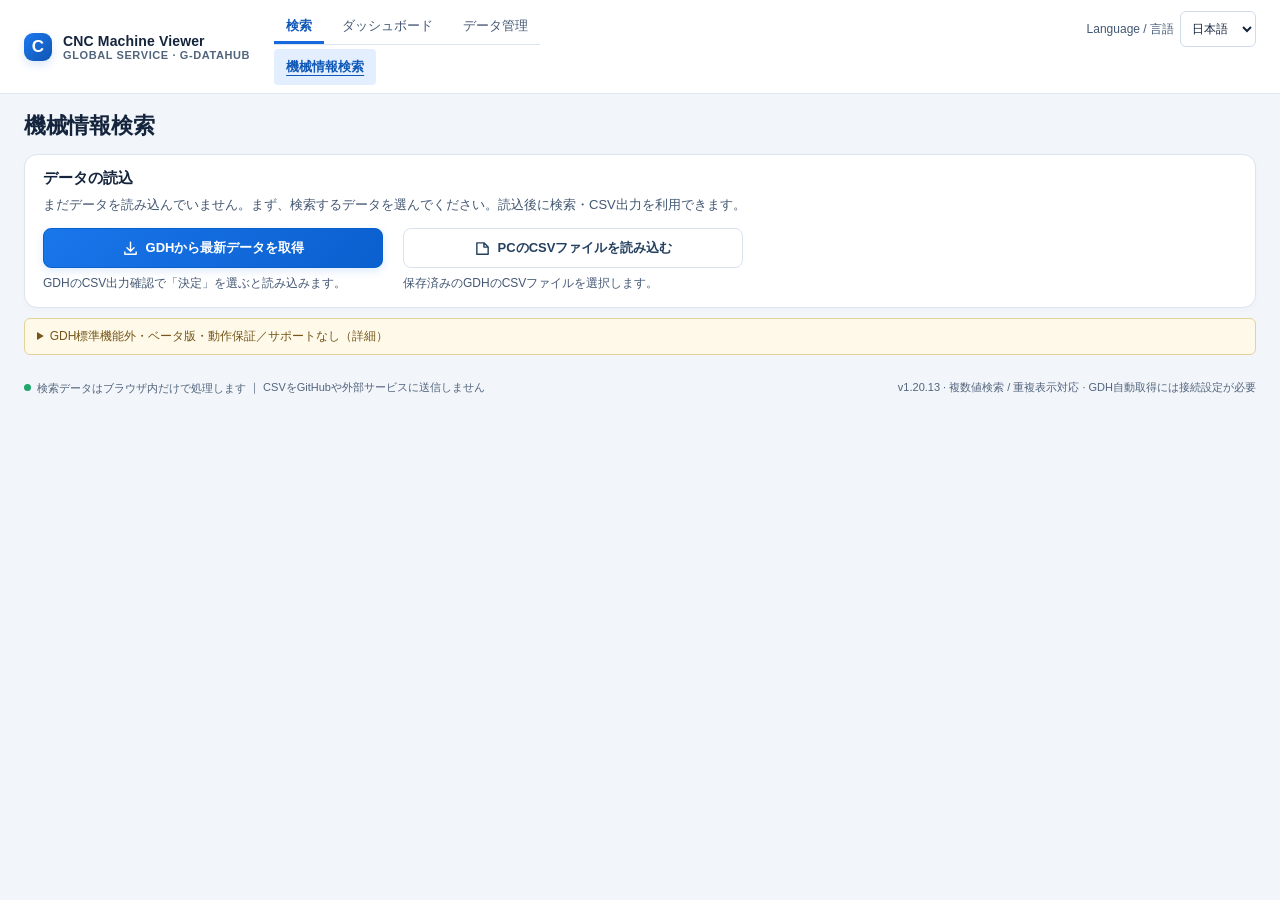
==== index.html @ fc596689 "Prepare v1.20.13 and verify manual and input-change interruption" ====
<!doctype html>
<html lang="ja">
<head>
<meta charset="UTF-8">
<meta name="viewport" content="width=device-width, initial-scale=1">
<title>機械情報検索 | G-DataHub</title>
<style>
:root{color-scheme:light;--ink:#14243c;--muted:#67768c;--blue:#1768dc;--blue2:#0e4da9;--line:#dce5ef;--surface:#fff;--soft:#f4f7fb;--green:#16865e;--radius:13px}
*{box-sizing:border-box}body{margin:0;background:#f2f5fa;color:var(--ink);font-family:"Meiryo","Yu Gothic",-apple-system,BlinkMacSystemFont,"Segoe UI",sans-serif;font-size:13px}
button,input,select{font:inherit}button{cursor:pointer}button:disabled{opacity:.48;cursor:not-allowed}button:focus-visible,input:focus-visible,select:focus-visible{outline:3px solid #9ec6ff;outline-offset:2px}
.app{min-height:100vh}.topbar{height:64px;background:#fff;box-shadow:0 1px 0 #dfe8f2;display:flex;align-items:center;justify-content:space-between;padding:0 30px;gap:18px}
.brand{display:flex;gap:11px;align-items:center;font-size:18px;font-weight:790;white-space:nowrap;letter-spacing:.15px}.brandmark{width:34px;height:34px;background:linear-gradient(135deg,#1d79f0,#1055b1);color:#fff;display:grid;place-items:center;border-radius:9px;font-size:17px;box-shadow:0 4px 10px #1e6cdb28}.brand-sub{font-size:11px;color:#8693a6;font-weight:600;letter-spacing:.6px}.nav{display:flex;align-items:center;gap:26px;margin-left:34px;color:#76859b}.nav-active{padding:22px 0 19px;border-bottom:3px solid var(--blue);color:var(--blue);font-weight:700}.top-right{margin-left:auto;display:flex;align-items:center;gap:9px;white-space:nowrap;font-size:12px;color:var(--muted)}.pill{padding:7px 11px;background:#f1f5fa;border:1px solid var(--line);border-radius:30px}
main{max-width:1680px;margin:0 auto;padding:27px 30px 42px}.intro{display:flex;justify-content:space-between;align-items:center;gap:16px;margin-bottom:23px}.eyebrow{font-size:11px;color:#1768dc;font-weight:780;letter-spacing:1.3px;margin-bottom:7px}.intro h1{font-size:26px;line-height:1.4;margin:0;font-weight:790;letter-spacing:-.3px}.intro p{margin:6px 0 0;color:var(--muted);font-size:13px}.actions{display:flex;gap:10px;align-items:center;flex-wrap:wrap}.btn{border:1px solid #d8e3f0;background:#fff;border-radius:8px;color:#24405f;padding:11px 15px;font-weight:700;display:inline-flex;gap:7px;align-items:center;justify-content:center;white-space:nowrap;transition:background .15s}.btn:hover:not(:disabled){background:#f0f6ff}.btn.primary{color:#fff;background:linear-gradient(135deg,#1976eb,#0b5fce);border-color:#0861cc;box-shadow:0 3px 9px #1b71df25}.btn.primary:hover:not(:disabled){background:#0856bc}.btn.ghost{background:transparent}.btn.sm{padding:7px 11px}.btn svg{width:17px;height:17px;fill:none;stroke:currentColor;stroke-width:2;stroke-linecap:round;stroke-linejoin:round}
.metrics{display:grid;grid-template-columns:1.05fr 1fr 1fr 1.8fr;gap:13px;margin-bottom:17px}.metric{background:var(--surface);border:1px solid var(--line);border-radius:var(--radius);padding:15px 18px;box-shadow:0 2px 7px #293c5405;min-width:0}.metric-label{font-size:11px;font-weight:700;color:var(--muted);margin-bottom:9px}.metric-value{font-size:23px;font-weight:770;letter-spacing:.2px}.metric-value span{font-size:12px;color:var(--muted);margin-left:5px;font-weight:500}.metric-file{font-size:12px;font-weight:700;overflow:hidden;white-space:nowrap;text-overflow:ellipsis;margin:1px 0 6px}.metric-sub{color:#7c899e;font-size:11px;white-space:nowrap;overflow:hidden;text-overflow:ellipsis}
.panel{background:#fff;border:1px solid var(--line);border-radius:var(--radius);box-shadow:0 2px 7px #293c5405}.searchpanel{padding:21px 22px 18px;margin-bottom:15px}.section-label{color:#24354f;font-size:12px;font-weight:740;margin-bottom:9px}.searchrow{display:grid;grid-template-columns:minmax(240px,2.4fr) minmax(140px,.9fr) minmax(150px,.95fr) minmax(130px,.85fr) auto;gap:13px;align-items:end}.field{min-width:0}.searchinput{height:43px;position:relative}.searchinput svg{width:18px;height:18px;position:absolute;left:14px;top:13px;fill:none;stroke:#7187a3;stroke-width:2;stroke-linecap:round;stroke-linejoin:round}.searchinput input{width:100%;height:100%;padding:10px 15px 10px 42px;border:1px solid #cfdaea;background:#fcfdff;border-radius:8px;font-size:14px;color:#14243c;outline-color:#1768dc}.searchrow select{width:100%;height:43px;border:1px solid #cfdaea;border-radius:8px;padding:0 11px;background:#fcfdff;color:#24354f}.mode{display:flex;height:43px;align-items:center;gap:7px;border:1px solid #d5e0ed;border-radius:8px;padding:4px;background:#f8fafd}.mode label{display:flex;justify-content:center;align-items:center;flex:1;gap:5px;height:34px;white-space:nowrap;border-radius:5px;color:#59677e;cursor:pointer}.mode label:has(input:checked){color:#0c57c0;font-weight:760;background:#e8f1ff}.mode input{accent-color:#1972e3}.searchBtns{display:flex;gap:8px}.searchBtns .btn{height:43px}.hintrow{display:flex;justify-content:space-between;gap:10px;align-items:center;flex-wrap:wrap;margin-top:15px}.muted{color:var(--muted)}.scope-tags{display:flex;flex-wrap:wrap;gap:6px}.chip{border:1px solid #d9e5f3;background:#f7faff;border-radius:30px;font-size:11px;padding:5px 10px;color:#476484;cursor:pointer}.chip:hover{background:#eaf2fe}
.statusline{display:none;padding:11px 14px;margin-bottom:15px;border-radius:9px;border:1px solid #c8dffb;background:#eff6ff;color:#23598d;line-height:1.6}.statusline.show{display:block}.statusline.err{border-color:#f0c5c5;background:#fff5f4;color:#aa3333}.statusline.ok{border-color:#c0e4d3;background:#f1faf5;color:#16714f}.spinner{display:inline-block;vertical-align:middle;width:13px;height:13px;border:2px solid #b2cee9;border-top-color:#1263cd;border-radius:50%;animation:spin .7s linear infinite;margin-right:7px}@keyframes spin{to{transform:rotate(360deg)}}
.resultshead{display:flex;justify-content:space-between;align-items:center;padding:16px 19px;gap:14px;border-bottom:1px solid var(--line)}.resultshead h2{font-size:16px;font-weight:780;margin:0;display:flex;align-items:center;gap:9px}.count{color:#0f68e0;font-size:20px}.results-tools{display:flex;gap:8px;align-items:center;flex-wrap:wrap}.results-tools select{height:33px;border-radius:7px;border:1px solid #d6dfeb;color:#4d5f78;background:white;padding:0 9px;font-size:12px}.results-tools label{color:var(--muted);font-size:12px}
.content{display:grid;grid-template-columns:minmax(0,1fr) 345px;gap:14px;align-items:start}.tablewrap{overflow:auto;min-height:365px;max-height:590px}.data-table{width:100%;min-width:960px;border-collapse:collapse;font-size:12px;table-layout:fixed}.data-table th{background:#f3f7fc;position:sticky;top:0;z-index:1;text-align:left;color:#536781;font-weight:760;padding:12px 11px;border-bottom:1px solid #dce6f1;white-space:nowrap}.data-table td{padding:12px 11px;border-bottom:1px solid #edf1f5;overflow:hidden;text-overflow:ellipsis;white-space:nowrap}.data-table tbody tr{cursor:pointer}.data-table tbody tr:hover{background:#f3f8ff}.data-table tbody tr.selected{background:#eaf3ff}.data-table th:nth-child(1){width:64px}.data-table th:nth-child(2){width:135px}.data-table th:nth-child(3){width:136px}.data-table th:nth-child(4){width:132px}.data-table th:nth-child(5){width:156px}.data-table th:nth-child(6){width:177px}.data-table th:nth-child(7){width:94px}.data-table th:nth-child(8){width:125px}.score{font-size:11px;font-weight:760;border-radius:30px;padding:4px 7px;background:#dcf8e9;color:#07804c;white-space:nowrap}.score.low{background:#edf2f9;color:#5c7090}mark{background:#fff1a1;color:#3d3515;padding:1px 2px;border-radius:3px}.tablebottom{padding:12px 18px;display:flex;justify-content:space-between;align-items:center;gap:8px;color:#78869a;font-size:11px;flex-wrap:wrap;border-top:1px solid var(--line)}.paging{display:flex;gap:6px;align-items:center}.paging button{height:29px;min-width:29px;background:white;border:1px solid #dae4f0;border-radius:6px;color:#496786}.paging button:hover:not(:disabled){background:#eaf2ff}.empty{padding:74px 18px;text-align:center;color:#8191a6}.empty-icon{font-size:37px;line-height:1.4;margin-bottom:10px;opacity:.56}.empty strong{display:block;color:#526781;font-size:14px;margin-bottom:7px}
.detail{overflow:hidden;min-height:470px;position:sticky;top:12px}.detail-head{padding:16px 17px;border-bottom:1px solid var(--line);display:flex;justify-content:space-between;align-items:center;gap:8px}.detail-head h2{font-size:14px;font-weight:790;margin:0}.detail-sub{font-size:10px;color:#7b899b}.detail-body{padding:17px}.detail-placeholder{text-align:center;padding:76px 10px;color:#8795a8;line-height:1.8}.detail-placeholder div{font-size:35px;opacity:.5}.detailtop{padding:10px 13px;border:1px solid #dce7f3;border-radius:9px;background:#f5f9ff;margin-bottom:12px}.detailtop .tag{font-size:11px;background:#e3f6ee;border-radius:20px;color:#14825b;font-weight:700;padding:4px 8px;display:inline-block}.detailtop strong{display:block;font-size:13px;margin:7px 0 4px}.detailtop small{font-size:10px;color:#7e8ea2}.detailrows{max-height:390px;overflow:auto}.detailrow{display:grid;grid-template-columns:126px minmax(0,1fr);gap:12px;align-items:start;border-bottom:1px solid #edf0f5;padding:9px 0;line-height:1.55;overflow-wrap:anywhere}.detailrow dt{color:#63748b;font-size:11px}.detailrow dd{margin:0;font-size:12px;font-weight:600}.footer{margin-top:16px;color:#8794a7;font-size:11px;display:flex;justify-content:space-between;gap:16px}.offline{display:inline-flex;align-items:center;gap:6px}.offline:before{content:"";width:7px;height:7px;border-radius:50%;background:#21a66b}.sr-only{position:absolute;left:-9999px;width:1px;height:1px;overflow:hidden}
@media(max-width:1200px){.content{grid-template-columns:minmax(0,1fr)}.detail{position:static;min-height:200px}.detailrows{max-height:300px}.metrics{grid-template-columns:repeat(2,minmax(0,1fr))}.searchrow{grid-template-columns:2fr 1fr}.searchBtns{justify-content:flex-start}}
.searchpanel code{overflow-wrap:anywhere}
@media(max-width:680px){.top-right{display:none}.resultshead{flex-wrap:wrap}.topbar{height:58px;padding:0 15px}.nav{display:none}main{padding:21px 12px}.intro{flex-direction:column;align-items:start}.intro h1{font-size:23px}.actions{width:100%}.metrics{grid-template-columns:repeat(2,minmax(0,1fr));gap:8px}.metric{padding:13px}.metric-value{font-size:19px}.searchpanel{padding:15px}.searchrow{grid-template-columns:1fr}.searchBtns{width:100%}.searchBtns .btn{flex:1}.footer{flex-direction:column}}
.embedded .topbar{display:none}.embedded main{max-width:none;padding:16px}.embedded .eyebrow{display:none}.embedded .intro h1{font-size:21px}.embedded .intro{margin-bottom:16px}

.facets{margin-top:17px;border-top:1px solid var(--line);padding-top:14px}.facets summary{cursor:pointer;font-weight:700;color:#24405f}.facet-toolbar{display:flex;gap:8px;flex-wrap:wrap;align-items:center;margin:12px 0}.facet-toolbar select{max-width:100%;padding:8px;border:1px solid #cfdaea;border-radius:6px}.facet-grid{display:grid;grid-template-columns:repeat(auto-fit,minmax(255px,1fr));gap:12px}.facet-card{border:1px solid var(--line);border-radius:8px;padding:12px;min-width:0}.facet-title{display:flex;justify-content:space-between;align-items:center;margin-bottom:8px}.facet-title label{font-weight:700}.facet-card input:not([type=checkbox]),.facet-card select{width:100%;min-width:0;padding:8px;border:1px solid #cfdaea;border-radius:6px;background:#fff}.facet-card .facet-range{display:flex;gap:6px;align-items:center}.facet-range label{flex:1;min-width:0;font-size:11px;color:var(--muted)}.facet-range input{display:block;margin-top:4px}.facet-values{display:flex;gap:5px;flex-wrap:wrap;margin:7px 0}.facet-values button{max-width:100%;overflow-wrap:anywhere;white-space:normal;text-align:left}.facet-options{list-style:none;padding:0;margin:5px 0;max-height:155px;overflow:auto}.facet-options button{width:100%;border:0;background:#f5f8fd;text-align:left;padding:7px;overflow-wrap:anywhere}.facet-options button:hover,.facet-options button:focus{background:#dfecff}.facet-options label{display:block;padding:4px;overflow-wrap:anywhere}.facet-note{font-size:11px;color:var(--muted);margin:5px 0}.facet-remove{border:0;background:none;color:#66768c;cursor:pointer}.facet-text-add{display:flex;gap:5px}.facet-text-add .btn{padding:5px 9px}.facet-count{font-size:11px;color:#1768dc}.facet-blank{display:block;font-size:11px;color:var(--muted);margin-top:7px}

.search-heading{display:flex;justify-content:space-between;gap:16px;align-items:center;margin-bottom:20px}.search-heading h2{margin:0;font-size:18px}.search-heading p{margin:7px 0 0;font-size:12px;color:#60718a;line-height:1.7}.fixed-search{grid-template-columns:repeat(3,minmax(0,1fr));gap:16px}.fixed-search .facet-card{padding:0;border:0;border-radius:0;position:relative}.fixed-search .facet-title{margin-bottom:6px}.fixed-search .facet-title label{font-size:13px}.fixed-search .facet-card input:not([type=checkbox]),.fixed-search .facet-card select{height:41px;background:#fbfcfe;font-size:13px}.fixed-search .facet-card.end-user,.fixed-search .facet-card.contract-type{grid-column:span 2}.input-and-mode{display:flex;gap:6px}.input-and-mode input{flex:1;min-width:0}.input-and-mode select{max-width:116px}.fixed-search .facet-options{position:absolute;z-index:8;top:70px;left:0;right:0;max-height:230px;background:white;box-shadow:0 7px 22px #14243c26;border:1px solid #d9e4ef;border-radius:7px;margin:0;padding:4px}.fixed-search .facet-options[hidden]{display:none}.fixed-search .facet-options button{background:white;border-radius:4px;padding:10px}.fixed-search .facet-options button:hover,.fixed-search .facet-options button:focus{background:#edf4ff}.fixed-search .facet-options button[aria-selected=true]{background:#edf4ff}.fixed-search .facet-card select{max-width:100%}.fixed-search .facet-values{margin:6px 0;min-height:0}.facet-help{font-size:11px;line-height:1.6;color:#687990;margin:6px 0}.blank-pop{font-size:11px;color:#687990;margin:6px 0}.contract-options{display:flex;flex-wrap:wrap;gap:7px}.contract-options label{padding:8px 10px;border:1px solid #dce5ef;border-radius:7px;font-size:12px;cursor:pointer}.contract-options label:has(input:checked){background:#edf4ff;border-color:#80adea}.contract-options input{accent-color:#1768dc}.search-bottom{display:flex;justify-content:space-between;align-items:center;gap:12px;margin-top:17px;padding-top:17px;border-top:1px solid #e4ebf3;color:#60718a;font-size:12px;line-height:1.6}.search-await{grid-column:1/-1;padding:24px;background:#f5f8fc;border-radius:8px;color:#60718a;line-height:1.8}.filter-count{margin-left:6px;color:#8a98aa;font-weight:400;font-size:11px}.missing-field{opacity:.65}.missing-field p{padding:10px;background:#f5f7fa;font-size:12px}.approx-tag{color:#9b6d16;font-size:11px}.no-results-actions{margin-top:12px}.facet-note{min-height:0}.facet-note:empty{display:none}
@media(max-width:1000px){.fixed-search{grid-template-columns:repeat(2,minmax(0,1fr))}.fixed-search .facet-card.end-user,.fixed-search .facet-card.contract-type{grid-column:span 2}}@media(max-width:600px){.fixed-search .facet-card.contract-type{grid-column:auto}.fixed-search{grid-template-columns:1fr}.fixed-search .facet-card.end-user{grid-column:auto}.search-heading{align-items:flex-start}.search-bottom{flex-direction:column;align-items:stretch}.search-bottom .searchBtns{justify-content:stretch}.search-bottom .searchBtns .btn{flex:1}.input-and-mode select{max-width:110px}}
.metrics{gap:10px;margin-bottom:14px}.metric{padding:10px 14px}.metric-label{margin-bottom:5px}.metric-value{font-size:19px}.intro{margin-bottom:17px}.eyebrow{display:none}.nav{display:none}
.fixed-search .input-and-mode input{flex:1 1 0;width:0;min-width:0}.fixed-search .input-and-mode select{flex:0 0 124px;width:124px;max-width:124px}.fixed-search .facet-control>.btn.sm{padding:3px 7px;font-size:11px;min-height:24px}.fixed-search .facet-help{margin:4px 0}.fixed-search .blank-pop{margin:4px 0}
.data-table{min-width:1080px}.data-table th:nth-child(1){width:190px}.data-table th:nth-child(2),.data-table th:nth-child(3){width:150px}.data-table th:nth-child(4){width:280px}.data-table th:nth-child(5),.data-table th:nth-child(6){width:100px}.data-table th:nth-child(7){width:110px}.metrics{grid-template-columns:1fr 1fr 1.8fr}.metrics .metric:nth-child(2){display:none}@media(max-width:680px){.metrics{grid-template-columns:repeat(2,minmax(0,1fr))}.metrics .metric:last-child{grid-column:1/-1}}
.facet-values:empty{display:none}.content{grid-template-columns:minmax(0,1fr)}.detail{display:none}.content.has-selection{grid-template-columns:minmax(0,1fr) 345px}.content.has-selection .detail{display:block}@media(max-width:1200px){.content.has-selection{grid-template-columns:minmax(0,1fr)}}
.duplicate-badge{display:inline-flex;background:#fff0cc;color:#815000;border:1px solid #e4b656;border-radius:5px;font-size:11px;font-weight:700;line-height:1.5;padding:2px 7px;white-space:nowrap;margin:0 5px 5px 0}.data-table tr[data-duplicate=true] td:first-child{box-shadow:inset 3px 0 #dc9c28}.data-table td{vertical-align:top}.multi-cell{display:flex;flex-direction:column;gap:4px;white-space:normal}.multi-value{display:block;width:fit-content;max-width:100%;overflow-wrap:anywhere;white-space:normal;background:#fff8e8;border-radius:4px;padding:2px 5px;font-size:12px}.multi-more{font-size:10px;color:#806634}.multi-detail{background:#fffaf0}.multi-detail dd .multi-value{margin-bottom:5px}.multi-label{display:block;color:#8c641b;font-size:10px}.raw-cell{font-size:10px;color:#65768a;margin-top:7px}.raw-cell pre{white-space:pre-wrap;overflow-wrap:anywhere;font:inherit}.data-table td .duplicate-badge{display:flex;width:fit-content}

.fixed-search{display:flex;flex-direction:column;gap:0;max-width:1060px;margin:0 auto}.fixed-search .facet-card{display:grid;grid-template-columns:155px minmax(0,1fr);column-gap:24px;row-gap:0;padding:13px 0;border-bottom:1px solid #edf1f6}.fixed-search .facet-card:last-child{border-bottom:0}.fixed-search .facet-title{grid-column:1;grid-row:1 / span 4;display:block;margin:0;padding-top:10px}.fixed-search .facet-title label{display:block;line-height:1.6}.fixed-search .filter-count{display:block;margin:3px 0 0;font-size:10px}.fixed-search .facet-control,.fixed-search .facet-values,.fixed-search .facet-note,.fixed-search .blank-pop{grid-column:2;min-width:0}.fixed-search .facet-control{position:relative}.fixed-search .facet-options{top:44px;left:0;right:0}.fixed-search .contract-options{min-height:41px;align-items:center}.fixed-search .missing-field>strong{grid-column:1;padding-top:10px}.fixed-search .missing-field>p{grid-column:2;margin:0}.fixed-search .input-and-mode input{min-height:41px}.fixed-search .search-await{margin:0}.search-bottom{max-width:1060px;margin-left:auto;margin-right:auto}.fixed-search .facet-values:empty{display:none}
@media(max-width:680px){.fixed-search .facet-card{grid-template-columns:100px minmax(0,1fr);column-gap:12px;padding:12px 0}.fixed-search .facet-title label{font-size:12px}.fixed-search .input-and-mode{flex-wrap:wrap}.fixed-search .input-and-mode input{flex:1 1 100%;width:100%}.fixed-search .input-and-mode select{flex:0 1 124px}.fixed-search .facet-title{padding-top:9px}.fixed-search .facet-options{top:44px}.fixed-search .facet-control>.btn.sm{margin-top:4px}}
.fixed-search .facet-card{padding:9px 0}.fixed-search .facet-help,.fixed-search .blank-pop,.fixed-search .match-select,.fixed-search .facet-control>.btn.sm{display:none}.fixed-search.show-advanced .facet-help,.fixed-search.show-advanced .blank-pop,.fixed-search.show-advanced .match-select,.fixed-search .custom-match .match-select{display:block}.fixed-search .facet-card.has-query .facet-control>.btn.sm{display:inline-flex;margin-top:5px}.search-bottom-info{display:flex;flex-direction:column;gap:7px}.advanced-toggle{display:inline-flex;align-items:center;gap:4px;cursor:pointer;color:#476484;font-size:12px}.advanced-toggle input{accent-color:#1768dc}.fixed-search .facet-note{margin:3px 0}

main,.embedded main{padding-top:10px}.intro{margin-bottom:8px}.intro h1,.embedded .intro h1{font-size:19px}.intro p{margin-top:3px;font-size:11px}.actions .btn{padding:7px 12px}.metrics{display:flex;gap:0;align-items:center;background:#fff;border:1px solid var(--line);border-radius:8px;margin-bottom:9px}.metric{border:0;border-radius:0;box-shadow:none;padding:6px 12px;display:flex;gap:8px;align-items:center;min-width:0}.metric-label{margin:0;white-space:nowrap;font-size:10px}.metric-value{font-size:14px;white-space:nowrap}.metrics #loadTime{font-size:12px!important;margin-top:0!important}.metric-file{font-size:11px;margin:0}.metric-sub{display:none}.metric:last-child{flex:1}.searchpanel{padding:12px 18px;margin-bottom:9px}.search-heading{margin-bottom:5px;align-items:center}.search-heading h2{font-size:15px}.search-heading p{display:none}.search-top-actions{display:flex;align-items:center;gap:12px}.search-top-actions .searchBtns .btn{height:34px;padding:6px 14px}.fixed-search{max-width:none}.fixed-search .facet-card{padding:3px 0;grid-template-columns:135px minmax(0,1fr);column-gap:16px}.fixed-search .facet-title{padding-top:6px;display:flex;align-items:flex-start;gap:8px;grid-row:1 / span 4}.fixed-search .facet-title label{font-size:12px;white-space:nowrap}.fixed-search .filter-count{display:inline;margin:2px 0 0;font-size:10px;white-space:nowrap}.fixed-search .facet-card input:not([type=checkbox]),.fixed-search .facet-card select{height:31px;min-height:31px;padding:4px 8px;font-size:12px}.fixed-search .contract-options{min-height:31px}.contract-options label{padding:4px 8px;font-size:11px}.fixed-search .facet-options{top:34px}.fixed-search .facet-values{margin:3px 0}.search-bottom{max-width:none;margin-top:5px;padding-top:5px}.search-bottom-info{flex-direction:row;align-items:center;gap:12px}.advanced-toggle{font-size:11px}.search-bottom #searchSummary{font-size:11px}.resultshead{padding:10px 14px}.search-bottom .searchBtns:empty{display:none}
@media(max-width:850px){.metric-label{display:none}.metric:last-child{max-width:48%}.search-top-actions{gap:6px}.search-top-actions .searchBtns{width:auto}.search-top-actions .searchBtns .btn{font-size:12px;padding:6px 10px}}
@media(max-width:600px){.intro p{display:none}.intro{margin-bottom:7px}.metrics{flex-wrap:wrap}.metric{padding:4px 8px}.metric:last-child{max-width:100%}.searchpanel{padding:9px 10px}.search-heading{align-items:center;gap:6px}.search-heading h2{font-size:14px}.search-top-actions #facetCount{display:none}.fixed-search .facet-card{grid-template-columns:96px minmax(0,1fr);column-gap:8px;padding:4px 0}.fixed-search .facet-title{display:block}.fixed-search .filter-count{display:none}.search-bottom-info{flex-wrap:wrap;gap:5px 10px}.search-top-actions .searchBtns{gap:5px}}
.duplicate-only-control{display:inline-flex;align-items:center;gap:4px;padding:3px 7px;border:1px solid #e4c478;border-radius:5px;color:#815000;background:#fff8e8;font-size:11px;cursor:pointer}.duplicate-only-control[hidden]{display:none}.duplicate-only-control input{accent-color:#b77917}
.language-control{display:flex;align-items:center;gap:6px;font-size:11px;color:var(--muted)}.language-control select{height:32px;padding:3px 7px;border:1px solid #cfdaea;border-radius:6px;background:white;color:var(--ink)}html[lang=en] .fixed-search .facet-card{grid-template-columns:170px minmax(0,1fr)}html[lang=en] .fixed-search .facet-title label{white-space:normal}@media(max-width:680px){.language-control span{display:none}html[lang=en] .fixed-search .facet-card{grid-template-columns:108px minmax(0,1fr)}}
html[lang=en] .fixed-search .input-and-mode select{flex:0 0 150px;width:150px;max-width:150px}
.beta-notice{display:flex;flex-wrap:wrap;gap:3px 14px;padding:5px 10px;margin:0 0 7px;border:1px solid #e5d29b;border-radius:6px;background:#fff9e9;color:#745619;font-size:11px;line-height:1.6}

/* Number/name fields on the left; contract/country fields on the right. */
.intro{align-items:flex-start}.actions{align-items:flex-start}.fetch-area{width:340px;max-width:100%;min-width:0}.fetch-area>.btn{width:100%}.fetch-area .statusline{margin:6px 0 0;padding:7px 9px;font-size:12px}.fetch-help{font-size:11px;color:#60718a;line-height:1.6;margin:5px 0 0;overflow-wrap:anywhere}.fetch-help[hidden]{display:none}
.fixed-search{display:grid;grid-template-columns:repeat(2,minmax(0,1fr));gap:0 30px;align-items:start}.fixed-search .facet-card{grid-column:1;grid-row:auto;grid-template-columns:110px minmax(0,1fr);column-gap:12px}.fixed-search .facet-card[data-field="工作機械シリアル番号"]{grid-row:1}.fixed-search .facet-card[data-field="NCシリアル番号"]{grid-row:2}.fixed-search .facet-card[data-field="機械メーカー"]{grid-row:3}.fixed-search .facet-card[data-field="エンドユーザー"]{grid-row:4}.fixed-search .facet-card[data-field="契約タイプ"]{grid-column:2;grid-row:1}.fixed-search .facet-card[data-field="輸入国"]{grid-column:2;grid-row:2}.fixed-search .facet-card[data-field="輸出国"]{grid-column:2;grid-row:3}.fixed-search .facet-card.end-user,.fixed-search .facet-card.contract-type{grid-column:1}.fixed-search .facet-card.contract-type{grid-column:2}.fixed-search .filter-count{display:none}.search-submit{display:flex;justify-content:flex-end;margin-top:12px;padding-top:10px;border-top:1px solid #e4ebf3}.search-submit .btn{height:36px}.search-bottom{border-top:0}.search-await{grid-column:1/-1}html[lang=en] .fixed-search .facet-card{grid-template-columns:125px minmax(0,1fr)}
@media(max-width:1000px){.fixed-search{display:flex;flex-direction:column}.fixed-search .facet-card{width:100%}.fetch-area{width:300px}}
@media(max-width:600px){.fetch-area{width:100%}.actions{gap:8px}.actions .language-control{width:100%}.fixed-search .facet-card,html[lang=en] .fixed-search .facet-card{grid-template-columns:100px minmax(0,1fr)}.search-submit .searchBtns{width:100%}.search-submit .btn{flex:1}}

.view-tabs{display:flex;gap:8px;flex-wrap:wrap;margin:12px 0}.view-tabs button{white-space:normal;max-width:100%;min-width:0}.view-tabs button[aria-selected=true]{background:#e8f1ff;border-color:#1768dc;color:#0e4da9}
[hidden]{display:none!important}.dashboard-active main>.metrics,.dashboard-active .searchpanel,.dashboard-active .resultspanel{display:none}.dashboard-active .content.has-selection{display:block}.dashboard-active .detail{position:static;margin-top:14px}
#dashboard{margin-bottom:14px}#dashboard h2{margin:12px 0;font-size:20px}.dash-meta{line-height:1.9;overflow-wrap:anywhere}.dash-note{padding:9px;background:#eaf2ff;border:1px solid #cfdef4;border-radius:6px;margin:9px 0}.dash-filters{display:flex;gap:12px;flex-wrap:wrap;align-items:end;padding:14px;margin:12px 0}.dash-filters label{display:flex;flex-direction:column;gap:5px;min-width:0}.dash-filters select{max-width:100%;min-width:140px;padding:8px;border:1px solid #cfdaea;border-radius:6px}.dash-filters label.dash-check{display:block}.dash-cards{display:grid;grid-template-columns:repeat(4,minmax(0,1fr));gap:12px}.dash-card{padding:15px;text-align:left;color:var(--ink);font:inherit}.dash-card strong{display:block;font-size:25px;color:var(--blue);margin:7px 0}.dash-card small{display:block;line-height:1.6;overflow-wrap:anywhere}.dash-charts{display:grid;grid-template-columns:repeat(3,minmax(0,1fr));gap:12px;margin:14px 0}.dash-chart{padding:14px;min-width:0}.dash-chart h3{font-size:15px;margin:0 0 9px}.dash-bar{display:block;position:relative;width:100%;border:0;border-bottom:1px solid #e5ebf4;background:#fff;padding:9px 5px 13px;text-align:left;overflow-wrap:anywhere;color:var(--ink)}.dash-bar:hover{background:#edf4ff}.dash-bar span{display:flex;gap:8px;justify-content:space-between;position:relative}.dash-bar i{display:block;height:5px;background:var(--blue);position:absolute;bottom:4px;left:5px;max-width:calc(100% - 10px)}.dash-empty{padding:20px;color:var(--muted)}.dash-state{line-height:1.8;margin:8px 0;overflow-wrap:anywhere}.dash-table{width:100%;min-width:760px;border-collapse:collapse;table-layout:fixed}.dash-table th,.dash-table td{text-align:left;padding:11px;border-bottom:1px solid var(--line);overflow-wrap:anywhere}.dash-table th{background:#f3f7fc}.dash-table tr:focus-visible{outline:3px solid #9ec6ff}.dash-table tbody tr{cursor:pointer}.dash-table tbody tr:hover{background:#edf4ff}.dash-table th:last-child{width:75px}#dashList{scroll-margin-top:12px}#dashList:focus{outline:2px solid #9ec6ff}
@media(max-width:1000px){.dash-charts{grid-template-columns:1fr}.dash-cards{grid-template-columns:repeat(2,minmax(0,1fr))}}@media(max-width:480px){.dash-cards{grid-template-columns:1fr}.dash-filters{display:grid;grid-template-columns:minmax(0,1fr)}.dash-filters select{width:100%;min-width:0}.dash-meta{font-size:12px}}
.blank-pop[hidden]{display:none!important}#referenceSearch{margin-top:16px;border-top:1px solid #e4ebf3;padding-top:12px}#referenceTitle{font-size:14px;color:#70521d}#referenceFields .facet-card{grid-column:auto;grid-row:auto}#referenceFields .facet-help{display:none}#referenceFields .facet-title label{white-space:normal;overflow-wrap:anywhere}#blankRates{overflow-x:auto}#blankRates td,#blankRates th{white-space:normal}
#salesView .dash-cards{grid-template-columns:repeat(3,minmax(0,1fr))}#salesView .dash-charts{grid-template-columns:repeat(2,minmax(0,1fr))}#salesAvailable,#salesUnavailable{width:100%;margin:0;padding:0;display:grid;grid-template-columns:repeat(3,minmax(0,1fr))}#salesUnavailable{grid-template-columns:repeat(4,minmax(0,1fr))}#salesFilters select{width:100%}#salesFilters small{max-width:260px;line-height:1.6;overflow-wrap:anywhere}#salesFilters input{max-width:100%;min-width:0;padding:8px;border:1px solid #cfdaea;border-radius:6px}#salesView .dash-table{min-width:1700px}#salesView .dash-table td{white-space:pre-wrap}#salesView .dash-table th:nth-child(10){width:260px}#salesRule{line-height:1.8;overflow-wrap:anywhere}@media(max-width:1000px){#salesAvailable,#salesUnavailable{grid-template-columns:repeat(2,minmax(0,1fr))}#salesView .dash-cards{grid-template-columns:repeat(2,minmax(0,1fr))}#salesView .dash-charts{grid-template-columns:1fr}}@media(max-width:480px){#salesAvailable,#salesUnavailable{grid-template-columns:minmax(0,1fr)}#salesView .dash-cards{grid-template-columns:1fr}#salesFilters label{min-width:0}}

/* Shared navigation and progressive loading reuse the search/dashboard handlers. */
:root{--muted:#52647c}
.topbar,.embedded .topbar{display:flex;flex-wrap:wrap;height:auto;min-height:0;padding:8px 24px;gap:8px 24px;align-items:flex-start}
.brand{font-size:14px;align-self:center}.brand-sub{color:#52647c}.brandmark{width:28px;height:28px}
.menu-tree,.embedded .menu-tree{display:flex;flex:1;flex-direction:column;align-items:flex-start;gap:4px;margin:0;min-width:0}
.menu-primary,.menu-secondary{display:flex;gap:6px;flex-wrap:wrap}.menu-primary{border-bottom:1px solid var(--line)}
.menu-tree button{height:auto;min-height:36px;text-align:left;padding:7px 12px;border:0;border-radius:4px;background:transparent;color:#435773;font:inherit;white-space:normal}
.menu-tree button:hover{background:#eef5ff}.menu-primary button[aria-pressed=true]{color:#1058b8;font-weight:700;box-shadow:inset 0 -3px #1768dc;border-radius:0}
.menu-secondary button[aria-current=page]{background:#e3efff;color:#1058b8;font-weight:700;text-decoration:underline;text-underline-offset:4px}
.header-tools{display:flex;align-items:center;gap:12px;flex-wrap:wrap;padding:3px 0}.language-control{color:#435773;font-size:12px}.language-control select{min-height:36px}
.embedded .topbar>.brand{display:none}
main>.view-tabs,#dashboardModes{display:none}
main,.embedded main{padding:16px 24px 28px}.intro,.embedded .intro{display:block;margin-bottom:12px}.intro h1,.embedded .intro h1{font-size:22px;line-height:1.5;word-break:keep-all;overflow-wrap:break-word}
.data-load{padding:14px 18px;margin-bottom:10px}.data-load h2{font-size:15px;margin:0 0 6px}.data-load #loadPrompt{margin:0 0 12px;color:#435773;line-height:1.7}
.load-actions{gap:12px 20px;align-items:flex-start}.load-actions .fetch-area,.load-actions .file-area{width:340px;max-width:100%;min-width:0}.file-area>.btn{width:100%}
.load-actions .btn{min-height:40px;white-space:normal;line-height:1.5}.load-actions svg{flex-shrink:0}.load-guidance,#gdh-home-csv-note{font-size:12px!important;color:#435773!important;line-height:1.6;margin:6px 0 0!important;overflow-wrap:anywhere}.fetch-help{font-size:12px;color:#435773}
.beta-notice{display:block;font-size:12px;padding:8px 12px;line-height:1.6}.beta-notice summary{cursor:pointer}.beta-notice p{margin:8px 0;max-width:90ch}
.metrics{flex-wrap:wrap;align-items:start}.metrics .metric{padding:8px 12px;max-width:100%;flex-wrap:wrap}.metrics .metric:nth-child(4){flex:1 1 240px}.metric-file{max-width:100%;overflow-wrap:anywhere;white-space:normal}.metric-label{display:block;font-size:12px}.metric-value span{color:#52647c}
.source-note{flex-basis:100%;font-size:12px;line-height:1.6;color:#52647c;margin:0;padding:0 12px 8px}.searchpanel{padding:14px 18px}.search-heading{gap:12px;flex-wrap:wrap;margin-bottom:8px}.search-top-actions{flex-wrap:wrap;gap:8px}
#collapsedSummary{margin:5px 0;color:#435773;line-height:1.6}.fixed-search .facet-card input:not([type=checkbox]),.fixed-search .facet-card select{height:36px;min-height:36px}.fixed-search .facet-options{top:39px}.fixed-search .facet-title label{white-space:normal}.fixed-search .facet-note,.facet-help,.blank-pop,.search-bottom,.search-await,.filter-count{color:#435773}
.resultshead{gap:12px;flex-wrap:wrap}.results-tools{min-width:0}.results-tools select{max-width:100%;min-height:36px}.results-tools .btn{white-space:normal}.export-hint{padding:8px 14px;margin:0;color:#435773;line-height:1.6;background:#f4f7fb}.tablebottom,.empty,.facet-count{color:#52647c}.tablewrap{min-height:180px;max-width:100%}.footer{color:#52647c;line-height:1.7}
button:disabled,.btn:disabled{opacity:1;color:#52647c;background:#e8edf3;border-color:#c8d2df;box-shadow:none}
button:focus-visible,input:focus-visible,select:focus-visible,summary:focus-visible,a:focus-visible,[tabindex]:focus-visible{outline:3px solid #1259b3;outline-offset:3px}
@media(max-width:1100px){.topbar>.brand{display:none}}
@media(max-width:700px){.topbar,.embedded .topbar{padding:10px 12px;gap:8px}.header-tools{order:0;justify-content:flex-end;width:100%}.menu-tree{order:1;flex:1 0 100%}.menu-tree button{padding:7px 10px}.language-control span{display:inline}main,.embedded main{padding:12px}.load-actions .fetch-area,.load-actions .file-area{width:100%}.data-load,.searchpanel{padding:12px}.fixed-search .facet-card,html[lang=en] .fixed-search .facet-card{grid-template-columns:100px minmax(0,1fr)}.metric:last-child{max-width:100%}.results-tools label{white-space:normal}}
@media(prefers-reduced-motion:reduce){.spinner{animation:none}.btn{transition:none}}
</style>
</head>
<body>
<div class="app">
<header class="topbar">
 <div class="brand"><div class="brandmark">C</div><div><div>CNC Machine Viewer</div><div class="brand-sub">GLOBAL SERVICE · G-DATAHUB</div></div></div>
 <nav class="nav menu-tree" aria-label="メインメニュー">
 <div class="menu-primary"><button type="button" data-menu="search" aria-pressed="true" data-ja="検索" data-en="Search">検索</button><button type="button" data-menu="dashboard" aria-pressed="false" data-ja="ダッシュボード" data-en="Dashboard">ダッシュボード</button><button type="button" data-menu="quality" aria-pressed="false" data-ja="データ管理" data-en="Data management">データ管理</button></div>
 <div class="menu-secondary"><button type="button" data-view="search" aria-current="page" data-ja="機械情報検索" data-en="Machine search">機械情報検索</button><button type="button" data-view="stats" hidden data-ja="機械統計" data-en="Machine statistics">機械統計</button><button type="button" data-view="sales" hidden data-ja="輸出統計" data-en="Export statistics">輸出統計</button><button type="button" data-view="quality" hidden data-ja="データ品質" data-en="Data quality">データ品質</button></div>
 </nav>
 <div class="header-tools"><label class="language-control"><span>Language / 言語</span><select id="languageSelect" aria-label="Language / 言語"><option value="ja">日本語</option><option value="en">English</option></select></label><!-- extension-tools --></div>
</header>
<main>
 <section class="intro" aria-label="ページ概要">
 <h1>機械情報検索</h1>
 </section>
 <section id="dataLoad" class="panel data-load" aria-labelledby="dataLoadTitle">
 <h2 id="dataLoadTitle" data-ja="データの読込" data-en="Load data">データの読込</h2>
 <p id="loadPrompt" data-ja="まだデータを読み込んでいません。まず、検索するデータを選んでください。読込後に検索・CSV出力を利用できます。" data-en="No data loaded yet. Choose a source below to start searching and exporting results.">まだデータを読み込んでいません。まず、検索するデータを選んでください。読込後に検索・CSV出力を利用できます。</p>
 <div class="actions load-actions">
  <div class="fetch-area"><button id="fetchBtn" class="btn primary" title="GDHでCSV出力を確認して読み込みます"><svg viewBox="0 0 24 24"><path d="M12 3v13m-5-5 5 5 5-5M4 17v3h16v-3"/></svg>GDHから最新データを取得</button>
   <p id="fetchGuidance" class="load-guidance" data-ja="GDHのCSV出力確認で「決定」を選ぶと読み込みます。" data-en="Confirm CSV export in GDH to load the data.">GDHのCSV出力確認で「決定」を選ぶと読み込みます。</p>
   <div id="fetchStatus" class="statusline" role="status" aria-live="polite"></div>
   <p id="fetchHelp" class="fetch-help" hidden><span id="fetchDuration">データ取得には通常30秒〜1分かかります。</span><br><span id="fetchFallback">5分以上動きがない場合は、GDHからCSVを手動でダウンロードし、「PCのCSVファイルを読み込む」で読み込んでください。</span></p>
  </div>
  <div class="file-area"><button id="fileBtn" class="btn"><svg viewBox="0 0 24 24"><path d="M4 4h10l6 6v10H4zM14 4v6h6"/></svg>PCのCSVファイルを読み込む</button><p class="load-guidance" data-ja="保存済みのGDHのCSVファイルを選択します。" data-en="Choose a GDH CSV file saved on this PC.">保存済みのGDHのCSVファイルを選択します。</p></div>
  <input id="csvFile" hidden type="file" accept=".csv,text/csv" aria-label="CSVファイル選択">
 </div>
 </section>
 <details class="beta-notice"><summary data-ja="GDH標準機能外・ベータ版・動作保証／サポートなし（詳細）" data-en="Non-standard GDH tool · Beta · No warranty or support (details)">GDH標準機能外・ベータ版・動作保証／サポートなし（詳細）</summary><div><p id="betaStatement">本画面は個人が作成した拡張画面であり、GDHの標準機能ではありません。ベータ版のため、動作保証およびサポートは提供していません。</p><p id="betaContact">同様の拡張画面の独自制作をご希望の場合は、NC戦略 吉田までご相談ください。</p></div></details>

 <div class="view-tabs" role="tablist" aria-label="表示 / View"><button id="searchTab" class="btn" role="tab" aria-selected="true" aria-controls="searchView">機械情報検索</button><button id="dashboardTab" class="btn" role="tab" aria-selected="false" aria-controls="dashboard" tabindex="-1">登録機械情報・確認対象</button></div>
 <section id="dashboard" role="tabpanel" aria-labelledby="dashboardTab" hidden>
  <div class="view-tabs" id="dashboardModes" role="tablist" aria-label="ダッシュボード"><button id="statsTab" type="button" class="btn" role="tab" aria-selected="true" aria-controls="dashboardStandard">機械統計</button><button id="qualityTab" type="button" class="btn" role="tab" aria-selected="false" aria-controls="dashboardStandard" tabindex="-1">データ保守</button><button id="salesTab" type="button" class="btn" role="tab" aria-selected="false" aria-controls="salesView" tabindex="-1">輸出</button></div><div id="dashboardStandard" role="tabpanel" aria-labelledby="statsTab"><h2 id="dashTitle"></h2><div id="dashMeta" class="dash-meta"></div><p id="dashNote" class="dash-note"></p>
  <form id="dashFilters" class="panel dash-filters"><label><span id="dashServiceLabel"></span><select id="dashService"></select></label><label><span id="dashCountryLabel"></span><select id="dashCountry"></select></label><label><span id="dashMakerLabel"></span><select id="dashMaker"></select></label><label><span id="dashExportLabel"></span><select id="dashExport"></select></label><label><span id="dashEndUserLabel"></span><select id="dashEndUser"></select></label><label><span id="dashContractLabel"></span><select id="dashContract"></select></label><label data-quality-control><span id="dashMissingLabel"></span><select id="dashMissing"></select></label><label data-quality-control class="dash-check"><input type="checkbox" id="dashRepeat"><span id="dashRepeatLabel"></span></label><button id="dashApply" type="submit" class="btn primary"></button><button id="dashClear" type="button" class="btn"></button></form>
  <div id="dashState" class="dash-state" role="status" aria-live="polite"></div><div id="dashApplied" class="dash-state"></div>
  <div id="qualitySummary" class="dash-cards"></div><p id="qualityRule" class="dash-note" hidden></p><div id="dashCards" class="dash-cards"></div><div id="dashCharts" class="dash-charts"></div>
  <section id="dashList" class="panel" tabindex="-1"><div class="resultshead"><h3 id="dashListTitle"></h3><label><span id="dashSortLabel"></span> <select id="dashSort"><option value="original"></option><option value="nc"></option></select></label></div><div class="tablewrap"><table class="dash-table"><thead id="dashHead"></thead><tbody id="dashBody"></tbody></table></div><div class="tablebottom"><span id="dashPageInfo"></span><div class="paging"><button id="dashPrev" type="button"></button><span id="dashPage"></span><button id="dashNext" type="button"></button></div></div></section>
  </div>
  <section id="salesView" role="tabpanel" aria-labelledby="salesTab" hidden>
   <h2 id="salesTitle"></h2><div id="salesMeta" class="dash-meta"></div><p id="salesNote" class="dash-note"></p>
   <form id="salesFilters" class="panel dash-filters"><div id="salesAvailable" class="dash-filters"></div><div id="salesUnavailable" class="dash-filters"></div><button id="salesApply" type="submit" class="btn primary"></button><button id="salesClear" type="button" class="btn"></button></form>
   <div id="salesState" class="dash-state" role="status" aria-live="polite"></div><div id="salesApplied" class="dash-state"></div>
   <div id="salesCards" class="dash-cards"></div><div id="salesCharts" class="dash-charts"></div>
   <p id="salesRule" class="dash-note"></p><div id="salesSummary" class="dash-cards"></div>
   <section id="salesList" class="panel" tabindex="-1"><div class="resultshead"><h3 id="salesListTitle"></h3><label><span id="salesSortLabel"></span> <select id="salesSort"><option value="original"></option><option value="serial"></option></select></label></div><div class="tablewrap"><table class="dash-table"><thead id="salesHead"></thead><tbody id="salesBody"></tbody></table></div><div class="tablebottom"><span id="salesPageInfo"></span><div class="paging"><button id="salesPrev" type="button"></button><span id="salesPage"></span><button id="salesNext" type="button"></button></div></div></section>
  </section>
 </section>
 <section class="metrics" aria-label="データ概要" hidden>
  <div class="metric"><div class="metric-label">取込レコード数</div><div class="metric-value" id="totalCount">—<span>件</span></div></div>
  <div class="metric"><div class="metric-label">検索結果</div><div class="metric-value" id="matchedCount">—<span>件</span></div></div>
  <div class="metric"><div class="metric-label">読込日時</div><div class="metric-value" id="loadTime" style="font-size:16px;margin-top:5px">未取得</div></div>
  <div class="metric"><div class="metric-label">検索元ファイル</div><div class="metric-file" id="filename">未読み込み</div><div class="metric-sub" id="fileMeta">GDH接続設定、またはCSVの選択が必要です</div></div>
  <div class="metric"><div class="metric-label" data-ja="読込元" data-en="Source">読込元</div><div id="sourceKind" class="metric-file">—</div></div>
  <p class="source-note" data-ja="読込日時は、このツールに読み込んだ日時です。GDH側のデータ更新日時は取得していません。" data-en="Loaded at is when this tool read the file. The GDH source update time is not available.">読込日時は、このツールに読み込んだ日時です。GDH側のデータ更新日時は取得していません。</p>
 </section>
 <section id="searchView" role="tabpanel" aria-labelledby="searchTab" class="panel searchpanel" aria-label="検索条件" hidden>
  <div class="search-heading"><div><h2>機械を検索</h2><p>入力した条件をすべて満たす機械を探します。同じ項目に複数指定すると「いずれか（OR）」です。</p></div><div class="search-top-actions"><span id="facetCount" class="facet-count">条件なし</span><button id="toggleFilters" type="button" class="btn sm" aria-expanded="true" aria-controls="searchEditor">条件を折りたたむ</button></div></div>
  <p id="collapsedSummary" hidden></p>
  <div id="searchEditor">
  <div id="facetFields" class="facet-grid fixed-search"><p class="search-await">「GDHから最新データを取得」または「PCのCSVファイルを読み込む」で検索データを読み込んでください。検索候補はCSVから毎回作成します。</p></div>
  <section id="referenceSearch" hidden><h3 id="referenceTitle">参考検索（データ空欄が多く参考データ）</h3><div id="referenceFields" class="facet-grid fixed-search show-advanced"></div></section>
  <div class="search-submit"><div class="searchBtns"><button id="resetBtn" class="btn" type="button">条件をクリア</button><button id="searchBtn" class="btn primary" type="button" disabled>この条件で検索</button></div></div>
  <div class="search-bottom"><div class="search-bottom-info"><label class="advanced-toggle"><input id="advancedToggle" type="checkbox"> 詳細条件</label><label id="duplicatesOnlyControl" class="duplicate-only-control" hidden><input id="duplicatesOnly" type="checkbox"> 重複ありのみ表示</label><span id="searchSummary" role="status">条件なし：すべての機械を表示</span></div></div>
  <div hidden><input id="keyword"><select id="columnSelect"><option value="all">主要項目</option></select><select id="queryJoin"><option value="AND">AND</option><option value="OR">OR</option></select><input type="radio" name="searchMode" value="standard" checked><input type="radio" name="searchMode" value="fuzzy"></div>
  </div>
 </section>
 <div id="status" class="statusline" role="status" aria-live="polite"></div>
 <div class="content">
  <section class="panel resultspanel" hidden>
   <div class="resultshead"><h2>検索結果 <span id="resultTitle" class="count">—</span></h2><div class="results-tools"><button id="exportResults" type="button" class="btn sm" disabled title="検索条件を適用後、検索結果の全件・全列を出力します。">検索結果をCSV出力</button><label for="sortOrder">並び順</label><select id="sortOrder"><option value="original">読み込んだ順</option><option value="nc">NCシリアル番号順</option></select><label for="pageSize">表示数</label><select id="pageSize"><option>20</option><option>50</option><option>100</option></select></div></div>
   <p id="exportHint" class="export-hint" role="status" hidden></p>
   <div class="tablewrap" id="tableWrap" tabindex="0" role="region" aria-label="検索結果 / Search results"><table class="data-table"><thead><tr><th>機械メーカー</th><th>機械シリアル</th><th>NCシリアル</th><th>エンドユーザー</th><th>輸入国</th><th>輸出国</th><th>契約タイプ</th></tr></thead><tbody id="resultsBody"><tr><td colspan="7"><div class="empty"><div class="empty-icon">⌕</div><strong>検索データがまだありません</strong>GDHと接続するか、CSVを読み込んでください。</div></td></tr></tbody></table></div>
   <div class="tablebottom"><span id="pageInfo">0件</span><div class="paging"><button id="firstPage" aria-label="先頭ページ">«</button><button id="prevPage" aria-label="前ページ">‹</button><span id="pageIndicator" style="padding:0 9px">— / —</span><button id="nextPage" aria-label="次ページ">›</button><button id="lastPage" aria-label="最終ページ">»</button></div></div>
  </section>
  <aside class="panel detail"><div class="detail-head"><h2>選択レコード詳細</h2><button id="closeDetail" type="button" class="btn sm">閉じる</button></div><div id="detailBody" class="detail-body"><div class="detail-placeholder"><div>▤</div>検索結果の行を選択すると、<br>機械情報の詳細を表示します。</div></div></aside>
 </div>
 <footer class="footer"><div><span class="offline">検索データはブラウザ内だけで処理します</span> ｜ CSVをGitHubや外部サービスに送信しません</div><div>v1.20.13 · 複数値検索 / 重複表示対応 · GDH自動取得には接続設定が必要</div></footer>
</main>
</div>
<script id="worker-source" type="text/plain">
'use strict';
let sourceHeadings = [], headings = [], rows = [], corpus = [], preferred = [], resultIndexes = [], lastQuery = '', lastColumn = 'all', lastMode = 'fuzzy';
let rowScores = new Map(), currentSort = 'relevance';
const identifierRE = /シリアル|(?:^|\b)ID\b|番号|製番|serial/i;
const isIdentifier = header => !/モデル|型名|シリーズ|期間/.test(header) && identifierRE.test(header);
const preferredRE = /NCシリアル|NCシステム|工作機械シリアル|工作機械モデル|機械メーカー|サービス拠点|契約番号|契約タイプ|契約者名|販売会社|機械代理店$|輸出国|輸入国|エンドユーザー$/;
// Official GDH English headers map to the existing internal field names. CSV values and downloaded bytes stay unchanged.
const englishHeaders = new Map([
 ["NC Serial No.","NCシリアル番号"],
 ["NC Series Name","NCシリーズ名"],
 ["NC System Model Name","NCシステム型名"],
 ["Machine Tool Serial No.","工作機械シリアル番号"],
 ["Machine Tool Model No.","工作機械モデル番号"],
 ["Machinery Vendor","機械メーカー"],
 ["Service Center","サービス拠点"],
 ["Contract No.","契約番号"],
 ["Contract Type","契約タイプ"],
 ["Contract Period(Month)","契約期間（月）"],
 ["Contract Start Date","契約開始日"],
 ["Contract End Date","契約終了日"],
 ["Contract From Center","契約元拠点"],
 ["Contractor","契約者名"],
 ["Sales Date","販売日"],
 ["Sales Office Code","販売会社"],
 ["Machine Dealer","機械代理店"],
 ["Export Country","輸出国"],
 ["Import Country","輸入国"],
 ["Machine Shipping Date","機械出荷日"],
 ["Installation Date","設置日"],
 ["End user","エンドユーザー"],
 ["NC Model ID","NCモデルID"],
 ["Machine Tool ID","工作機械ID"],
 ["Contract ID","契約ID"],
 ["Contractor ID","契約者ID"],
 ["Sales ID","販売ID"],
 ["Machine Dealer ID","機械代理店ID"],
 ["Machine Dealer Address ID","機械代理店住所ID"],
 ["Shipping ID","出荷ID"],
 ["End user ID","エンドユーザーID"],
 ["Installation Address ID","設置先住所ID"],
 ["Installation ID","設置ID"]
]);
const cap = s => String(s ?? '').trim();
function normalized(s, strict=false){
 let x = cap(s).normalize('NFKC').toLowerCase();
 if(strict) return x;
 x = x.replace(/[\u3041-\u3096]/g,ch=>String.fromCodePoint(ch.codePointAt(0)+0x60));
 return x.replace(/[\s_\-‐‑‒–—―()（）\[\]{}.,．・]/g,'');
}
function parseCSV(src){
 const out=[]; let row=[],field='',quoted=false,closed=false;
 // Character-by-character preserves embedded commas and line breaks inside quoted values.
 for(let i=0;i<src.length;i++){
  const c=src[i];
  if(quoted){ if(c==='"'){if(src[i+1]==='"'){field+='"';i++;}else {quoted=false;closed=true;}}else field+=c; }
  else if(c==='"' && field===''){ quoted=true; }
  else if(c===','){row.push(field);field='';closed=false;}
  else if(c==='\n' || c==='\r'){if(c==='\r' && src[i+1]==='\n')i++;row.push(field);out.push(row);row=[];field='';closed=false;}
  else {if(closed || c==='"')throw new Error('CSVの引用符の形式が不正です。');field+=c;}
 }
 if(quoted)throw new Error('CSVの引用符が閉じられていません。');
 if(row.length || field !== ''){row.push(field);out.push(row);}
 return out;
}
function levenshteinBounded(a,b,threshold){
 if(Math.abs(a.length-b.length)>threshold)return threshold+1;
 if(a===b)return 0;
 let prev=Array(b.length+1);for(let j=0;j<=b.length;j++)prev[j]=j;
 for(let i=1;i<=a.length;i++){
  const curr=[i];let min=i;
  for(let j=1;j<=b.length;j++){
   const val=Math.min(prev[j]+1,curr[j-1]+1,prev[j-1]+(a[i-1]===b[j-1]?0:1));
   curr[j]=val;if(val<min)min=val;
  }
  if(min>threshold)return threshold+1;
  prev=curr;
 }
 return prev[b.length];
}
function directScore(value,term,strict){
 const raw=cap(value).normalize('NFKC').toLowerCase();
 const norm=normalized(value,strict);
 if(!norm)return 0;
 if(raw===term || norm===term)return 100;
 if(norm.startsWith(term))return 89;
 if(norm.includes(term))return 77;
 return 0;
}
function fieldIndices(selected){
 if(selected==='all')return preferred;
 if(selected==='all-columns')return headings.map((_,i)=>i);
 const index=Number(selected);return Number.isInteger(index) && index>=0 && index<headings.length?[index]:preferred;
}
function getScore(row, terms, selected, mode, isFuzzyFallback=false){
 let overall=0;const indexes=fieldIndices(selected);
 for(const term of terms){
  let best=0;
  for(const i of indexes){
   const strict=isIdentifier(headings[i]);
   const s=directScore(row[i],normalized(term,strict),strict);
   if(s>best)best=s;
   if(best===100)break;
  }
  if(best===0 && isFuzzyFallback && mode==='fuzzy' && term.length>=4 && !/^\d+$/.test(term)){
   const q=normalized(term), limit=q.length>=9?2:1;
   for(const i of indexes){
    if(isIdentifier(headings[i]))continue;
    const value=normalized(row[i]);if(!value||value.length>85)continue;
    // Compare the whole value and individual segments; never approximate identifiers.
    const segments=[value];
    if(value.length>q.length+limit+3){
      const words=cap(row[i]).normalize('NFKC').split(/[\s/、,;:()（）]+/).map(v=>normalized(v));
      segments.push(...words.filter(x=>x.length>=3 && x.length<=q.length+limit));
    }
    for(const v of segments){if(Math.abs(q.length-v.length)>limit)continue;
      const distance=levenshteinBounded(q,v,limit);
      if(distance<=limit)best=Math.max(best,62-(distance-1)*10);
    }
   }
  }
  if(best===0)return 0;
  overall+=best;
 }
 return Math.round(overall/terms.length);
}
let duplicateState={multiColumns:[],ncCounts:[]};
function cellParts(value){const raw=cap(value);return /[,，]/.test(raw)?raw.split(/[,，]/).map(cap).filter(Boolean):raw?[raw]:[];}
function buildDuplicateState(data,headers){
 const multiColumns=data.map(row=>{const cols=[];for(let i=0;i<row.length;i++)if(/[,，]/.test(row[i])&&cellParts(row[i]).length>1)cols.push(i);return cols.length?cols:null;});
 const ncIndex=headers.findIndex(h=>['NCシリアル番号','NCシリアル'].includes(h)),counts=new Map();
 if(ncIndex>=0)for(const row of data)for(const value of new Set(cellParts(row[ncIndex])))counts.set(value,(counts.get(value)||0)+1);
 const ncCounts=data.map(row=>{let max=0;if(ncIndex>=0)for(const value of cellParts(row[ncIndex]))max=Math.max(max,counts.get(value)||0);return max;});
 return {multiColumns,ncCounts};
}
function duplicateMeta(index){const multiColumns=duplicateState.multiColumns[index]||[],ncRows=duplicateState.ncCounts[index]||0;return {duplicate:multiColumns.length>0||ncRows>1,multiColumns,ncRows};}
function outputPage(page,pageSize){
 const maxPage=Math.max(1,Math.ceil(resultIndexes.length/pageSize));
 const target=Math.min(Math.max(1,page),maxPage);
 const start=(target-1)*pageSize;
 const arr=resultIndexes.slice(start,start+pageSize).map(index=>({index,values:rows[index],score:rowScores.get(index)??null,...duplicateMeta(index)}));
 postMessage({type:'page',page:target,total:resultIndexes.length,totalPages:maxPage,entries:arr,start,pageSize,headings,query:lastQuery});
}
function parseQuery(query, defaultJoin='AND'){
 const tokens=[];let i=0;
 while(i<query.length){
  const c=query[i];if(/\s/.test(c)){i++;continue;}
  if(c==='('||c===')'){tokens.push({type:c});i++;continue;}
  if(c==='"'){
   let value='';i++;let closed=false;
   while(i<query.length){if(query[i]==='"'){i++;closed=true;break;}if(query[i]==='\\' && /["\\]/.test(query[i+1]||''))i++;value+=query[i++];}
   if(!closed || !value.trim())throw new Error('引用符を閉じ、空でない検索語を指定してください。');
   tokens.push({type:'term',value});
  }else{
   const start=i;while(i<query.length&&!/[\s()"]/.test(query[i]))i++;
   const value=query.slice(start,i), op=value.toUpperCase();tokens.push(op==='AND'||op==='OR'?{type:op}:{type:'term',value});
  }
 }
 if(!tokens.length)return {root:null,terms:[]};
 if(tokens.length>128)throw new Error('検索条件が多すぎます。条件を減らしてください。');
 const expanded=[];
 for(const token of tokens){const prev=expanded[expanded.length-1];if(prev&&(prev.type==='term'||prev.type===')')&&(token.type==='term'||token.type==='('))expanded.push({type:defaultJoin==='OR'?'OR':'AND'});expanded.push(token);}
 let pos=0;const terms=[];
 function atom(depth){
  if(depth>16)throw new Error('括弧の入れ子が深すぎます。');
  const token=expanded[pos++];
  if(token?.type==='term'){const node={type:'term',value:token.value,norm:normalized(token.value),strict:normalized(token.value,true)};terms.push(node);return node;}
  if(token?.type==='('){const node=or(depth+1);if(expanded[pos++]?.type!==')')throw new Error('検索式の括弧が対応していません。');return node;}
  throw new Error('AND・ORの前後に検索語を指定してください。');
 }
 function and(depth){let node=atom(depth);while(expanded[pos]?.type==='AND'){pos++;node={type:'AND',left:node,right:atom(depth)};}return node;}
 function or(depth){let node=and(depth);while(expanded[pos]?.type==='OR'){pos++;node={type:'OR',left:node,right:and(depth)};}return node;}
 const root=or(0);if(pos!==expanded.length)throw new Error('検索式の括弧または演算子を確認してください。');return {root,terms};
}
function evaluateQuery(node,scoreTerm){
 if(node.type==='term')return scoreTerm(node);
 const a=evaluateQuery(node.left,scoreTerm);
 if(node.type==='AND' && !a)return 0;
 const b=evaluateQuery(node.right,scoreTerm);
 return node.type==='OR'?Math.max(a,b):b?Math.round((a+b)/2):0;
}
let facetCache=new Map();
const facetCompare=new Intl.Collator('ja',{numeric:true}).compare;
const choiceFields=new Set(['契約タイプ','販売会社','輸出国','サービス拠点','契約元拠点','輸入国']);
const suggestionFields=new Set(['NCシリーズ名','NCシステム型名','機械メーカー','契約者名','機械代理店','工作機械モデル番号','エンドユーザー']);
const dateFields=new Set(['契約開始日','契約終了日','販売日','機械出荷日','設置日']);
function facetKind(name){name=({'機械メーカ':'機械メーカー','エンドユーザ':'エンドユーザー','機械シリアル番号':'工作機械シリアル番号','機械シリアル':'工作機械シリアル番号','NCシリアル':'NCシリアル番号'})[name]||name;return name==='エンドユーザー'?'name':name==='契約期間（月）'?'number':dateFields.has(name)?'date':choiceFields.has(name)?(name==='契約タイプ'?'checkbox':['販売会社','輸出国'].includes(name)?'select':'suggest'):suggestionFields.has(name)?'suggest':'text';}
function nameKey(value){return normalized(String(value??'').normalize('NFKC').replace(/\(株\)/g,'株式会社').replace(/\(有\)/g,'有限会社'));}
function candidateOptions(column,query,requestId){
 const index=Number(column);if(!Number.isInteger(index)||index<0||index>=headings.length)return;
 if(!facetCache.has(index)){
  const counts=new Map();let blankCount=0;
  for(const row of rows){const parts=new Set(cellParts(row[index]));if(!parts.size)blankCount++;for(const value of parts)counts.set(value,(counts.get(value)||0)+1);}
  const values=Array.from(counts,([value,count])=>({value,count})).sort((a,b)=>b.count-a.count||facetCompare(a.value,b.value));
  facetCache.set(index,{values,blankCount});
 }
 const nameMode=facetKind(headings[index])==='name',key=nameMode?nameKey:normalized;
 const {values,blankCount}=facetCache.get(index),needle=key(query),limit=['輸入国','輸出国'].includes(headings[index])?values.length:['checkbox','select'].includes(facetKind(headings[index]))?1000:30;
 let matches=needle?values.filter(x=>key(x.value).includes(needle)):values;
 if(nameMode&&needle.length>=4&&matches.length<10){
  const exact=new Set(matches.map(x=>x.value)),bound=needle.length>=9?2:1;
  const similar=values.filter(x=>{if(exact.has(x.value))return false;const v=key(x.value);return Math.abs(v.length-needle.length)<=bound&&v.length<=85&&(v.startsWith(needle.slice(0,2))||v.endsWith(needle.slice(-2)))&&levenshteinBounded(v,needle,bound)<=bound;}).map(x=>({...x,approx:true}));
  matches=matches.concat(similar);
 }
 postMessage({type:'candidates',column:index,requestId,options:matches.slice(0,limit),total:matches.length,distinct:values.length,blankCount});
}
function dateValue(value){
 const s=cap(value).normalize('NFKC'),m=s.match(/^(\d{4})[-/年](\d{1,2})[-/月](\d{1,2})(?:日)?(?:$|[ T])/);
 if(!m)return null;
 const y=Number(m[1]),mo=Number(m[2]),d=Number(m[3]);const leap=y%4===0&&(y%100!==0||y%400===0);
 const days=[31,leap?29:28,31,30,31,30,31,31,30,31,30,31];
 return y>=1&&mo>=1&&mo<=12&&d>=1&&d<=days[mo-1]?y*10000+mo*100+d:null;
}
function compileFilters(filters){
 if(!Array.isArray(filters)||filters.length>headings.length)throw Error('項目条件が不正です。');
 const seen=new Set();return filters.map(f=>{
  const index=Number(f.column);if(!Number.isInteger(index)||index<0||index>=headings.length||seen.has(index))throw Error('検索対象の項目が不正です。');seen.add(index);
  const kind=facetKind(headings[index]),values=Array.isArray(f.values)?f.values.map(cap).filter(Boolean):[];
  if(values.length>500)throw Error('選択値が多すぎます。');
  const queries=Array.isArray(f.queries)?f.queries.map(cap).filter(Boolean):[];
  if(queries.length>100)throw Error('入力語が多すぎます。');
  const match=['exact','prefix'].includes(f.match)?f.match:'contains';
  const low=cap(f.min),high=cap(f.max),hasRange=!!(low||high);
  if(hasRange&&!['number','date'].includes(kind))throw Error('この項目では範囲を指定できません。');
  const parse=v=>kind==='date'?dateValue(v):/^\d+$/.test(v)&&Number.isSafeInteger(Number(v))?Number(v):null;
  const min=low?parse(low):null,max=high?parse(high):null;
  if((low&&min===null)||(high&&max===null)||(min!==null&&max!==null&&min>max))throw Error(headings[index]+'の範囲を確認してください。');
  return {index,kind,values:new Set(values),text:values.map(v=>normalized(v,true)),queries,match,blank:f.blank===true,min,max,hasRange,active:values.length>0||queries.length>0||f.blank===true||hasRange};
 }).filter(f=>f.active);
}
function matchesFilters(row,filters){
 return filters.every(f=>{
  const parts=cellParts(row[f.index]);if(!parts.length)return f.blank;
  return parts.some(value=>{
   if(f.kind==='text'?f.text.some(t=>normalized(value,true).includes(t)):f.values.has(value))return true;
   if(f.queries.some(q=>{const key=f.kind==='name'?(f.match==='exact'?cap:nameKey):s=>normalized(s,true),v=key(value),term=key(q);return f.match==='exact'?v===term:f.match==='prefix'?v.startsWith(term):v.includes(term);}))return true;
   if(!f.hasRange)return false;
   const numbers=value.split(/[、;\n]+/).map(part=>{const v=cap(part).normalize('NFKC');return f.kind==='date'?dateValue(v):/^\d+(?:\.\d+)?$/.test(v)?Number(v):null;});
   return numbers.some(number=>number!==null&&(f.min===null||number>=f.min)&&(f.max===null||number<=f.max));
  });
 });
}
function runSearch(query,selected,mode,sort,page,pageSize,join='AND',filters=[],duplicatesOnly=false){
 if(!rows.length){postMessage({type:'error',message:'検索元CSVが読み込まれていません。'});return;}
 // Parse before changing results: invalid expressions preserve the last successful search.
 const plan=parseQuery(query,join), terms=plan.terms,compiled=compileFilters(filters);
 const indexList=fieldIndices(selected);
 let result=[];const scores=new Map();
 if(!plan.root){result=rows.map((_,i)=>i).filter(i=>(!duplicatesOnly||duplicateMeta(i).duplicate)&&matchesFilters(rows[i],compiled));}
 else{
  for(let i=0;i<rows.length;i++){
   if((duplicatesOnly&&!duplicateMeta(i).duplicate)||!matchesFilters(rows[i],compiled))continue;
   const hay=selected==='all'?corpus[i]:selected==='all-columns'?null:normalized(rows[i][indexList[0]],isIdentifier(headings[indexList[0]]));
   if(hay!=null && !evaluateQuery(plan.root,t=>(hay.includes(t.norm)||hay.includes(t.strict))?100:0))continue;
   const score=evaluateQuery(plan.root,t=>getScore(rows[i],[t.value],selected,mode,false));
   if(score>0){result.push(i);scores.set(i,score);}
  }
  // Retain the bounded fuzzy fallback and exclude identifier fields from edit distance.
  if(mode==='fuzzy' && result.length<80 && terms.some(t=>t.norm.length>=4&&!/^\d+$/.test(t.norm))){
   for(let i=0;i<rows.length;i++){
    if(scores.has(i)||(duplicatesOnly&&!duplicateMeta(i).duplicate)||!matchesFilters(rows[i],compiled))continue;
    const hay=selected==='all'?corpus[i]:selected==='all-columns'?null:normalized(rows[i][indexList[0]],isIdentifier(headings[indexList[0]]));
    const score=evaluateQuery(plan.root,t=>{
     const eligible=t.norm.length>=4&&!/^\d+$/.test(t.norm);
     if(hay!=null && !hay.includes(t.norm) && !hay.includes(t.strict) && (!eligible || (!hay.includes(t.norm.slice(0,2))&&!hay.includes(t.norm.slice(-2)))))return 0;
     return getScore(rows[i],[t.value],selected,mode,true);
    });
    if(score>0){result.push(i);scores.set(i,score);}
   }
  }
 }
 rowScores=scores;
 if(sort==='nc')result.sort((a,b)=>cap(rows[a][headings.indexOf('NCシリアル番号')]).localeCompare(cap(rows[b][headings.indexOf('NCシリアル番号')])));
 else if(sort==='relevance' && terms.length>0)result.sort((a,b)=>(rowScores.get(b)??0)-(rowScores.get(a)??0)||a-b);
 // File order remains stable when no sorting is needed.
 resultIndexes=result;currentSort=sort;lastQuery=query;lastColumn=selected;lastMode=mode;
 outputPage(page,pageSize);
}

// Whole trimmed cells only: dashboard semantics are independent of search.
let datasetVersion=0,dashboardCache=null,dashboardIndexes=[],dashboardResult=null;
const dashboardFields=['NCシリアル番号','機械メーカー','サービス拠点','輸入国','エンドユーザー','輸出国','契約タイプ'];
function dashboardColumns(){return dashboardFields.map(name=>headings.findIndex(h=>h===name||({'NCシリアル':'NCシリアル番号','機械メーカ':'機械メーカー','エンドユーザ':'エンドユーザー'})[h]===name));}
function dashboardData(){
 if(dashboardCache)return dashboardCache;
 const columns=dashboardColumns(),counts=new Map(),nc=columns[0];
 if(nc>=0)for(const row of rows){const value=String(row[nc]??'').trim();if(value)counts.set(value,(counts.get(value)||0)+1);}
 const missing=new Uint8Array(rows.length),repeat=new Uint8Array(rows.length),choices=Object.fromEntries([1,2,3,4,5,6].map(k=>[k,new Set()]));
 for(let i=0;i<rows.length;i++){
  const row=rows[i];for(let j=0;j<5;j++)if(columns[j]>=0&&!String(row[columns[j]]??'').trim())missing[i]|=1<<j;
  if(nc>=0){const value=String(row[nc]??'').trim();repeat[i]=value&&(counts.get(value)||0)>1?1:0;}
  for(const key of [1,2,3,4,5,6])if(columns[key]>=0){const value=String(row[columns[key]]??'').trim();if(value)choices[key].add(value);}
 }
 const exact=new Uint8Array(rows.length),variant=new Uint8Array(rows.length),rowCounts=new Map(),variantMaps={};
 for(const row of rows){const key=JSON.stringify(row);rowCounts.set(key,(rowCounts.get(key)||0)+1);}
 for(const key of [1,2,3,4,5,6])if(columns[key]>=0){const map=new Map();for(const row of rows){const value=String(row[columns[key]]??'').trim();if(!value)continue;const norm=value.normalize('NFKC').toLocaleLowerCase().replace(/\s+/g,'');if(!map.has(norm))map.set(norm,new Set());map.get(norm).add(value);}variantMaps[key]=map;}
 for(let i=0;i<rows.length;i++){exact[i]=rowCounts.get(JSON.stringify(rows[i]))>1?1:0;for(const key of [1,2,3,4,5,6])if(variantMaps[key]){const value=String(rows[i][columns[key]]??'').trim();if(value&&variantMaps[key].get(value.normalize('NFKC').toLocaleLowerCase().replace(/\s+/g,''))?.size>1)variant[i]=1;}}
 dashboardCache={exact,variant,variantMaps,columns,missing,repeat,choices:Object.fromEntries(Object.entries(choices).map(([key,set])=>[key,[...set].sort()]))};
 return dashboardCache;
}
function dashboardGroup(counts,blank,total){
 if(!total)return [];
 const values=[...counts].sort((a,b)=>b[1]-a[1]||(a[0]<b[0]?-1:a[0]>b[0]?1:0));
 const groups=values.slice(0,5).map(([value,count])=>({kind:'value',value,count}));
 if(values.length>5)groups.push({kind:'other',values:values.slice(5).map(x=>x[0]),count:values.slice(5).reduce((n,x)=>n+x[1],0)});
 if(blank>0)groups.push({kind:'blank',count:blank});return groups;
}
function runDashboard(m){
 if(m.datasetVersion!==datasetVersion)return;
 const {columns,missing,repeat,choices,exact,variant,variantMaps}=dashboardData(),f=m.filters||{},absent=dashboardFields.slice(0,5).filter((_,j)=>columns[j]<0);
 for(const key of [1,2,3,4,5,6])if(f[key]&&f[key].kind!=='all'&&columns[key]<0)throw Error('Dashboard column unavailable');
 if(f.missing==='any'&&absent.length||Number.isInteger(f.missing)&&columns[f.missing]<0||f.repeat&&columns[0]<0)throw Error('Dashboard column unavailable');
 const blankCounts=headings.map(()=>0);
 const result=[],missingCounts=columns.map(c=>c<0?null:0),counts=Object.fromEntries([1,2,3,4,5,6].map(k=>[k,new Map()])),blanks=Object.fromEntries([1,2,3,4,5,6].map(k=>[k,0]));let any=0,repeated=0,exactCount=0,variantCount=0;
 const sets={};for(const key of [1,2,3,4,5,6])if(f[key]?.kind==='other')sets[key]=new Set(f[key].values);
 for(let i=0;i<rows.length;i++){
  const row=rows[i];let pass=true;
  for(const key of [1,2,3,4,5,6])if(f[key]&&f[key].kind!=='all'){const value=String(row[columns[key]]??'').trim();if(sets[key]?!sets[key].has(value):f[key].kind==='blank'?value!=='':value!==f[key].value){pass=false;break;}}
  if(f.quality==='exact'&&!exact[i]||f.quality==='variant'&&!variant[i])continue;
  if(!pass||f.repeat&&!repeat[i]||f.missing==='any'&&!missing[i]||Number.isInteger(f.missing)&&!(missing[i]&(1<<f.missing)))continue;
  result.push(i);for(let j=0;j<headings.length;j++)if(!String(row[j]??'').trim())blankCounts[j]++;if(missing[i])any++;repeated+=repeat[i];exactCount+=exact[i];variantCount+=variant[i];
  for(let j=0;j<5;j++)if(columns[j]>=0&&(missing[i]&(1<<j)))missingCounts[j]++;
  for(const key of [1,2,3,4,5,6])if(columns[key]>=0){const value=String(row[columns[key]]??'').trim();if(value)counts[key].set(value,(counts[key].get(value)||0)+1);else blanks[key]++;}
 }
 if(m.sort==='nc'&&columns[0]>=0)result.sort((a,b)=>{const x=String(rows[a][columns[0]]??'').trim(),y=String(rows[b][columns[0]]??'').trim();return x<y?-1:x>y?1:a-b;});
 dashboardIndexes=result;
 dashboardResult={blankCounts,exactCount,variantCount,variantGroups:Object.entries(variantMaps).flatMap(([key,map])=>[...map.values()].filter(v=>v.size>1).map(v=>({key:Number(key),values:[...v]}))).slice(0,100),filters:f,sort:m.sort||'original',total:result.length,loaded:rows.length,any:absent.length?null:any,repeated:columns[0]<0?null:repeated,missingCounts,absent,columns,choices,groups:Object.fromEntries([1,2,3,4,5,6].map(k=>[k,columns[k]<0?null:dashboardGroup(counts[k],blanks[k],result.length)])),headings};
 outputDashboardPage(m);
}
function outputDashboardPage(m){
 if(m.datasetVersion!==datasetVersion||!dashboardResult)return;
 const {columns,missing,repeat,exact,variant}=dashboardData(),totalPages=Math.max(1,Math.ceil(dashboardIndexes.length/20)),page=Math.max(1,Math.min(totalPages,m.page||1));
 const entries=dashboardIndexes.slice((page-1)*20,page*20).map(index=>({index,values:rows[index],missing:dashboardFields.filter((_,j)=>columns[j]>=0&&(missing[index]&(1<<j))),repeat:!!repeat[index],exact:!!exact[index],variant:!!variant[index]}));
 postMessage({type:'dashboard',...dashboardResult,datasetVersion,requestId:m.requestId,page,totalPages,entries});
}

// Sales reviews source rows only. No export/installation/company-role mapping is inferred.
let salesCache=null,salesIndexes=[],salesResult=null;
const salesFields={serial:['工作機械シリアル番号','機械シリアル番号','機械シリアル'],maker:['機械メーカー','機械メーカ'],model:['工作機械モデル番号'],country:['輸入国'],exportCountry:['輸出国'],shipment:['機械出荷日'],installation:['設置日'],sale:['販売日'],endUser:['エンドユーザー','エンドユーザ'],contract:['契約番号'],contractType:['契約タイプ'],contractStart:['契約開始日'],contractEnd:['契約終了日'],contractMonths:['契約期間（月）']};
const salesFilterKeys=['country','maker','model'];
// Split only before the next country code; commas within names remain intact.
function salesCountries(value){
 const seen=new Set();return cap(value).split(/,\s*(?=[A-Z]{2}\s*:)/).map(cap).filter(value=>{
  if(!value)return false;const code=value.match(/^([A-Z]{2})\s*:/)?.[1]||value;
  if(seen.has(code))return false;seen.add(code);return true;
 });
}
function salesDate(row,columns){
 for(const key of ['contractStart','shipment','installation','sale']){
  const text=columns[key]>=0?cap(row[columns[key]]).normalize('NFKC'):'';
  const valid=/^\d{4}[-/年]\d{1,2}[-/月]\d{1,2}日?(?:[ T](?:[01]\d|2[0-3]):[0-5]\d(?::[0-5]\d(?:\.\d+)?)?(?:Z|[+-](?:[01]\d|2[0-3]):[0-5]\d)?)?$/.test(text);
  const value=valid?dateValue(text):null;
  if(value!==null)return {value,source:key};
 }
 return {value:null,source:null};
}
function salesDateText(value){const s=String(value).padStart(8,'0');return s.slice(0,4)+'-'+s.slice(4,6)+'-'+s.slice(6);}
function salesData(){
 if(salesCache)return salesCache;
 const columns=Object.fromEntries(Object.entries(salesFields).map(([key,names])=>[key,headings.findIndex(h=>names.includes(h))]));
 const choices={};for(const key of salesFilterKeys){const set=new Set();if(columns[key]>=0)for(const row of rows){const value=cap(row[columns[key]]);if(key==='country')salesCountries(value).forEach(country=>set.add(country));else if(value)set.add(value);}choices[key]=[...set].sort();}
 return salesCache={columns,choices};
}
function runSales(m){
 if(m.datasetVersion!==datasetVersion)return;
 const {columns,choices}=salesData(),filters=m.filters||{};
 // Unsupported filters must never be silently ignored.
 for(const [key,f] of Object.entries(filters)){
  if(['from','to'].includes(key)){if(typeof f!=='string'||f&&dateValue(f)===null)throw Error('Invalid representative date');continue;}
  if(!salesFilterKeys.includes(key)||!f||!['all','blank','value'].includes(f.kind)||f.kind==='value'&&typeof f.value!=='string'||f.kind!=='all'&&columns[key]<0)throw Error('Sales filter unavailable');
 }
 if(!['original','serial'].includes(m.sort)||m.sort==='serial'&&columns.serial<0)throw Error('Sales sort unavailable');
 if(filters.from&&filters.to&&dateValue(filters.from)>dateValue(filters.to))throw Error('Invalid date range');
 const result=[],groups={year:new Map(),month:new Map(),country:new Map(),exportCountry:new Map()};let filtered=0,noDate=0;
 const add=(group,value)=>group.set(value,(group.get(value)||0)+1);
 for(let i=0;i<rows.length;i++){
  const row=rows[i];if(!salesFilterKeys.every(key=>{const f=filters[key],value=cap(row[columns[key]]);return !f||f.kind==='all'||(f.kind==='blank'?value==='':key==='country'?salesCountries(value).includes(f.value):value===f.value);}))continue;
  const date=salesDate(row,columns);
  if((filters.from||filters.to)&&(date.value===null||filters.from&&date.value<dateValue(filters.from)||filters.to&&date.value>dateValue(filters.to)))continue;
  filtered++;
  if(date.value===null)noDate++;else{const text=salesDateText(date.value);add(groups.year,text.slice(0,4));add(groups.month,text.slice(0,7));}
  for(const key of ['country','exportCountry'])if(columns[key]>=0)for(const country of salesCountries(row[columns[key]]))add(groups[key],country);
  if(columns.endUser>=0&&!cap(row[columns.endUser]))result.push(i);
 }
 if(m.sort==='serial')result.sort((a,b)=>{const x=cap(rows[a][columns.serial]),y=cap(rows[b][columns.serial]);return x<y?-1:x>y?1:a-b;});
 salesIndexes=result;salesResult={columns,choices,headings,filters,sort:m.sort,loaded:rows.length,filtered,noDate,groups:Object.fromEntries(Object.entries(groups).map(([key,map])=>[key,[...map].sort(([a],[b])=>a.localeCompare(b)).map(([value,count])=>({value,count}))])),total:result.length,reviewAvailable:columns.endUser>=0};
 outputSalesPage(m);
}
function outputSalesPage(m){
 if(m.datasetVersion!==datasetVersion||!salesResult)return;
 const totalPages=Math.max(1,Math.ceil(salesIndexes.length/20)),page=Math.max(1,Math.min(totalPages,m.page||1));
 const entries=salesIndexes.slice((page-1)*20,page*20).map(index=>({index,values:rows[index],date:salesDate(rows[index],salesResult.columns)}));
 postMessage({type:'sales',...salesResult,datasetVersion,requestId:m.requestId,page,totalPages,entries});
}

function handleLoad(file){
 const previous={sourceHeadings,headings,rows,corpus,preferred,resultIndexes,rowScores,duplicateState};
 try{
  postMessage({type:'progress',message:'CSVファイルを読み込み、検索用データを準備しています…'});
  const buffer=new FileReaderSync().readAsArrayBuffer(file);
  let source;
  try{source=new TextDecoder('utf-8',{fatal:true}).decode(buffer);}catch(e){source=new TextDecoder('shift_jis').decode(buffer);}
  if(source.charCodeAt(0)===0xfeff)source=source.slice(1);
  const parsed=parseCSV(source);if(parsed.length<2)throw new Error('CSVにヘッダーとデータ行がありません。');
  const originalHeaders=parsed.shift();
  const hdr=originalHeaders.map(h=>{const name=cap(h);return englishHeaders.get(name)||name;});
  if(hdr.length<2||hdr.some(h=>h===''))throw new Error('CSVヘッダーを読み取れません。');
  if(new Set(hdr).size!==hdr.length)throw new Error('CSVヘッダーに重複した列名があります。');
  const problem=parsed.findIndex(r=>r.length!==hdr.length);
  if(problem>=0)throw new Error(`CSVの列数が一致しません（データ行 ${problem+2}）。`);
  if(parsed.some(row=>row.every(x=>!cap(x))))throw new Error('CSVに空行が含まれています。');
  const main=hdr.map((h,i)=>preferredRE.test(h)?i:-1).filter(i=>i>=0);
  if(!main.length)throw new Error('主要項目が判別できません。ヘッダー定義を確認してください。');
  const idx=parsed.map(r=>main.map(i=>normalized(r[i],isIdentifier(hdr[i]))).join('\u0001'));
  const duplicates=buildDuplicateState(parsed,hdr);
  sourceHeadings=originalHeaders;headings=hdr;rows=parsed;duplicateState=duplicates;corpus=idx;preferred=main;resultIndexes=[];rowScores=new Map();facetCache=new Map();
  datasetVersion++;dashboardCache=null;dashboardIndexes=[];dashboardResult=null;salesCache=null;salesIndexes=[];salesResult=null;
  postMessage({type:'loaded',datasetVersion,count:rows.length,duplicateCount:rows.reduce((n,_,i)=>n+(duplicateMeta(i).duplicate?1:0),0),headings,facets:headings.map((name,index)=>({name,index,kind:facetKind(name)})),preferred:main.map(i=>headings[i]),fileName:file.name||'GDH_machine_export.csv',fileSize:file.size,loadedAt:new Date().toISOString()});
  runSearch('','all','fuzzy','original',1,20);
 }catch(err){({sourceHeadings,headings,rows,corpus,preferred,resultIndexes,rowScores,duplicateState}=previous);postMessage({type:'error',message:'CSV読込エラー：'+(err?.message||String(err))});}
}
function exportResultsCSV(){
 if(!rows.length||!resultIndexes.length)throw new Error('出力する検索結果がありません。');
 // Quote every cell to preserve commas, quotes, newlines, spaces and empty values.
 const record=values=>values.map(value=>'"'+String(value??'').replace(/"/g,'""')+'"').join(',');
 const csv='\ufeff'+[record(sourceHeadings),...resultIndexes.map(index=>record(rows[index]))].join('\r\n')+'\r\n';
 postMessage({type:'export-results',csv,count:resultIndexes.length});
}
onmessage=event=>{
 const m=event.data;
 try{
  if(m.type==='load')handleLoad(m.file);
  else if(m.type==='sales')runSales(m);
  else if(m.type==='sales-page')outputSalesPage(m);
  else if(m.type==='sales-row'&&m.datasetVersion===datasetVersion&&rows[m.index])postMessage({type:'sales-row',datasetVersion,requestId:m.requestId,index:m.index,values:rows[m.index],headings,...duplicateMeta(m.index)});
  else if(m.type==='dashboard')runDashboard(m);
  else if(m.type==='dashboard-page')outputDashboardPage(m);
  else if(m.type==='dashboard-row'&&m.datasetVersion===datasetVersion&&rows[m.index])postMessage({type:'dashboard-row',datasetVersion,requestId:m.requestId,index:m.index,values:rows[m.index],headings});
  else if(m.type==='export-results')exportResultsCSV();
  else if(m.type==='search')runSearch(m.query||'',m.column||'all',m.mode||'fuzzy',m.sort||'relevance',m.page||1,m.pageSize||20,m.join||'AND',m.filters||[],m.duplicatesOnly===true);
  else if(m.type==='candidates')candidateOptions(m.column,m.query||'',m.requestId);
  else if(m.type==='page-request')outputPage(m.page||1,m.pageSize||20);
  else if(m.type==='row-request' && rows[m.index])postMessage({type:'row',index:m.index,values:rows[m.index],headings,score:rowScores.get(m.index)??null,...duplicateMeta(m.index)});
 }catch(err){const analysis=m.type.startsWith('dashboard')||m.type.startsWith('sales');postMessage({type:analysis?(m.type.startsWith('sales')?'sales-error':'dashboard-error'):'error',datasetVersion,requestId:m.requestId,message:analysis?'Calculation failed':err?.message||String(err)});}
};
</script>
<script>
'use strict';
const $=id=>document.getElementById(id);
let uiLanguage=new URLSearchParams(location.search).get('lang')==='en'?'en':'ja';
const english={
 '本画面は個人が作成した拡張画面であり、GDHの標準機能ではありません。ベータ版のため、動作保証およびサポートは提供していません。':'This screen is a personally developed extension, not a standard GDH feature. It is a beta version; no guarantee of operation or support is provided.','同様の拡張画面の独自制作をご希望の場合は、NC戦略 吉田までご相談ください。':'If you would like to develop a similar extension screen independently, please consult Yoshida, NC Strategy.',
 'メインメニュー':'Main menu','ページ概要':'Overview','データ概要':'Data overview','検索条件':'Search filters',
 "GDHの機械情報検索フォームが見つかりません。":"The GDH machine search form was not found.",
 "CSV取得のタイムアウト値が不正です。":"Invalid CSV retrieval timeout.",
 "出力確認には関数を指定してください。":"A confirmation function is required.",
 "GDHの検索画面が閉じられました。画面を開き直してください。":"The GDH search page was closed. Open it again.",
 "CSV出力先はGDHと同一オリジンである必要があります。":"The CSV export endpoint must use the same origin as GDH.",
 "GDH検索フォームの送信方式が想定と異なります。":"The GDH form submission method has changed.",
 "CSV出力フォームに予期しないファイル項目があります。":"The CSV export form contains an unexpected file field.",
 "CSV以外の応答が返されました。ログイン状態・出力権限・圧縮設定を確認してください。":"A non-CSV response was returned. Check your session, export permissions and compression setting.",
 "CSV以外のファイルが返されました。":"A non-CSV file was returned.",
 "実CSVを読み込んでいます…":"Loading the supplied CSV\u2026",
 "添付CSVを読み取れませんでした。":"The supplied CSV could not be read.",
 'GDHから最新データを取得':'Get data from GDH','PCのCSVファイルを読み込む':'Open CSV from this PC','GDHでCSV出力を確認して読み込みます':'Confirm CSV export in GDH to load data',
 '機械情報検索':'Machine search',
 'ローカル処理 / サーバー送信なし':'Local processing / No server upload','取込レコード数':'Records','検索結果':'Results','読込日時':'Loaded at','検索元ファイル':'Source file','未取得':'Not loaded','未読み込み':'Not loaded','機械を検索':'Search machines','条件をクリア':'Clear','データ取得には通常30秒〜1分かかります。':'Data retrieval usually takes 30 seconds to 1 minute.','5分以上動きがない場合は、GDHからCSVを手動でダウンロードし、「PCのCSVファイルを読み込む」で読み込んでください。':'If there is no activity for more than 5 minutes, download the CSV manually from GDH and select Open CSV from this PC to open it.','この条件で検索':'Search','検索結果をCSV出力':'Export results as CSV','検索条件を適用後、検索結果の全件・全列を出力します。':'Apply search conditions, then export all matching rows and columns.','出力する検索結果がありません。':'There are no search results to export.','詳細条件':'Advanced options','重複ありのみ表示':'Show duplicates only','並び順':'Sort by','読み込んだ順':'File order','NCシリアル番号順':'NC serial number','表示数':'Rows per page','選択レコード詳細':'Record details','閉じる':'Close',
 '機械メーカー':'Machine manufacturer','機械メーカ':'Machine manufacturer','工作機械名（モデル番号）':'Machine name (model number)','値の一部、または値全体を入力':'Enter part or all of a value','工作機械シリアル番号':'Machine serial number','機械シリアル':'Machine serial','機械シリアル番号':'Machine serial number','NCシリアル番号':'NC serial number','NCシリアル':'NC serial','エンドユーザー':'End user','エンドユーザ':'End user','輸入国':'Import country','輸出国':'Export country','契約タイプ':'Contract type','NCシリーズ名':'NC series','NCシステム型名':'NC system model','工作機械モデル番号':'Machine model','サービス拠点':'Service location','契約番号':'Contract number','契約期間（月）':'Contract duration (months)','契約開始日':'Contract start date','契約終了日':'Contract end date','契約元拠点':'Contract location','契約者名':'Contract holder','販売日':'Sale date','販売会社':'Sales company','機械代理店':'Machine distributor','機械出荷日':'Shipment date','設置日':'Installation date','NCモデルID':'NC model ID','工作機械ID':'Machine ID','契約ID':'Contract ID','契約者ID':'Contract holder ID','販売ID':'Sale ID','機械代理店ID':'Distributor ID','機械代理店住所ID':'Distributor address ID','出荷ID':'Shipment ID','エンドユーザーID':'End user ID','設置先住所ID':'Installation address ID','設置ID':'Installation ID',
 '条件なし':'No filters','条件なし：すべての機械':'No filters: all machines','条件なし：すべての機械を表示':'No filters: showing all machines','重複のみ':'Duplicates only','重複ありのみ':'Duplicates only','重複あり':'Duplicate data','空欄':'Blank','完全一致':'Exact match','前方一致':'Starts with','部分一致':'Contains','表記揺れを吸収':'Name variations','完全一致：':'Exact: ','前方一致：':'Starts with: ','含む：':'Contains: ','元の表記：':'Original: ','元のCSV値':'Original CSV value','原本データ':'Source data',' · 類似候補':' · Similar suggestion','入力語をOR条件に追加':'Add another OR term','候補を選択してください。':'Choose a suggestion.',
 '会社名の一部を入力。表記揺れも検索できます':'Type part of a company name; variations are supported','番号の一部、または番号全体を入力':'Enter all or part of the serial number','全半角・かな・空白・(株)等を吸収。候補を選ぶと元の表記で完全一致。':'Normalizes character width, kana, spaces and company abbreviations. Selecting a suggestion matches its original spelling.','ハイフンを保持して検索します。':'Hyphens are kept when matching serial numbers.','このCSVではすべて空欄です。':'This column is empty in the CSV.','候補はありません。入力した語で表記揺れ検索できます。':'No suggestions. You can search name variations using the entered term.','候補がありません。別の語でお試しください。':'No suggestions. Try another term.','このCSVに対応する列がありません。':'This column is missing from the CSV.',
 '条件を変更しました。「この条件で検索」で反映します。':'Filters changed. Select Search to apply them.','検索データがまだありません':'No data loaded','GDHと接続するか、CSVを読み込んでください。':'Connect to GDH or open a CSV file.','一致する機械情報がありません':'No matching machines','入力内容や選択条件を変更してください。表記揺れはエンドユーザー欄で検索できます。':'Change the filters. Use the End user field to search name variations.','レコード詳細を表示':'Show record details','検索結果の行を選択すると、':'Select a result row','機械情報の詳細を表示します。':'to view all record details.','機械情報':'Machine information','表示内容は元CSVの値です。':'Values are shown as stored in the CSV.','カンマで連結された値を個別表示しています。項目間の対応関係は推定しません。':'Comma-separated values are shown individually. Relationships between fields are not inferred.','複数値を含むセル、または同一NCシリアルの複数行があります':'Contains multiple values or shares an NC serial with another row',
 '検索データはブラウザ内だけで処理します':'Search data is processed only in your browser','CSVをGitHubや外部サービスに送信しません':'CSV data is not uploaded to GitHub or other services','v1.20.13 · 複数値検索 / 重複表示対応 · GDH自動取得には接続設定が必要':'v1.20.13 · Multi-value search / Duplicate indicators · GDH setup required',
 '「GDHから最新データを取得」または「PCのCSVファイルを読み込む」で検索データを読み込んでください。検索候補はCSVから毎回作成します。':'Use Get data from GDH or Open CSV from this PC to load records. Suggestions are rebuilt from the CSV.',
 'GDH接続設定、またはCSVの選択が必要です':'Connect to GDH or select a CSV file','CSVファイル選択':'Select a CSV file','先頭ページ':'First page','前ページ':'Previous page','次ページ':'Next page','最終ページ':'Last page',
 '検索しています…':'Searching…','結果を読み込んでいます…':'Loading results…','CSV形式のファイルを指定してください。':'Choose a CSV file.','CSVを解析しています。大容量ファイルでは少し時間がかかります。':'Reading CSV. Large files may take a moment.','CSVファイルを読み込み、検索用データを準備しています…':'Loading CSV and preparing search data…','検索処理でエラーが発生しました。ページを再読み込みしてCSVを開き直してください。':'Search failed. Reload the page and open the CSV again.','GDHから機械情報CSVを取得しています…':'Retrieving the machine CSV from GDH…','GDH上で拡張ツールを開いてご利用ください。PCに保存したCSVファイルも読み込めます。':'Open this tool from GDH to retrieve data. You can also open a CSV file saved on this PC.','GDH連携アダプターがCSV Blobを返していません。':'The GDH adapter did not return a CSV Blob.','空のCSVファイルが返されました。':'An empty CSV file was returned.','GDHとの接続がタイムアウトしました。':'The connection to GDH timed out.','GDHからCSVデータを受け取れませんでした。':'No CSV data was received from GDH.','CSV取得中です。完了までお待ちください。':'CSV retrieval is in progress. Please wait.',
 '検索元CSVが読み込まれていません。':'No source CSV has been loaded.','CSVにヘッダーとデータ行がありません。':'The CSV must contain a header and data rows.','CSVヘッダーを読み取れません。':'Cannot read the CSV header.','CSVヘッダーに重複した列名があります。':'The CSV contains duplicate column headers.','CSVに空行が含まれています。':'The CSV contains empty rows.','主要項目が判別できません。ヘッダー定義を確認してください。':'No recognized fields were found. Check the CSV headers.','CSVの引用符の形式が不正です。':'Invalid quotation marks in the CSV.','CSVの引用符が閉じられていません。':'An opening CSV quote is not closed.','CSV出力を取り消しました。':'CSV export was cancelled.','CSV取得を実行中です。完了までお待ちください。':'CSV retrieval is in progress. Please wait.','GDHのCSV出力がタイムアウトしました。再実行する前に出力状況を確認してください。':'GDH CSV export timed out. Check its status before retrying.',
 '引用符を閉じ、空でない検索語を指定してください。':'Close the quote and enter a non-empty term.','検索条件が多すぎます。条件を減らしてください。':'Too many search conditions. Remove some conditions.','括弧の入れ子が深すぎます。':'Too many nested parentheses.','検索式の括弧が対応していません。':'Search parentheses do not match.','AND・ORの前後に検索語を指定してください。':'Enter a term before and after AND or OR.','検索式の括弧または演算子を確認してください。':'Check the parentheses and operators.','項目条件が不正です。':'Invalid field filters.','検索対象の項目が不正です。':'Invalid search field.','選択値が多すぎます。':'Too many selected values.','入力語が多すぎます。':'Too many search terms.','この項目では範囲を指定できません。':'Ranges are not supported for this field.'
};
function tr(text){
 if(uiLanguage!=='en')return String(text);const s=String(text);if(english[s]!==undefined)return english[s];
 let m;if((m=s.match(/^GDH検索フォームの必須項目がありません：(.*)$/)))return 'Missing GDH form field: '+m[1];
 if((m=s.match(/^(.+)を入力して候補から選択$/)))return 'Type to find '+tr(m[1]).toLowerCase();
 if((m=s.match(/^(.+)の一致方法$/)))return tr(m[1])+' match mode';
 if((m=s.match(/^(.+)の候補$/)))return tr(m[1])+' suggestions';
 if((m=s.match(/^(.+)の条件を解除：(.*)$/)))return 'Remove '+tr(m[1])+' filter: '+m[2];
 if((m=s.match(/^(.+)は候補から選択してください。$/)))return 'Choose a suggestion for '+tr(m[1])+'.';
 if((m=s.match(/^([\d,]+)件$/)))return m[1]+(m[1]==='1'?' record':' records');
 if((m=s.match(/^([\d,]+)種類$/)))return m[1]+(m[1]==='1'?' value':' values');
 if((m=s.match(/^([\d,]+)項目を指定$/)))return m[1]+' fields selected';
 if((m=s.match(/^([\d,]+)項目の条件をANDで組み合わせ$/)))return m[1]+' fields combined with AND';
 if((m=s.match(/^同一NCシリアルがCSV内に(\d+)行あります。 $/)))return 'The same NC serial appears in '+m[1]+' CSV rows. ';
 if((m=s.match(/^ほか(\d+)件（行を選択して確認）$/)))return m[1]+' more (select the row to view)';
 if((m=s.match(/^([\d,]+)件のCSV読込が完了しました。検索できます。$/)))return m[1]+' CSV records loaded. Ready to search.';
 if((m=s.match(/^CSV読込エラー：(.*)$/)))return 'CSV loading error: '+tr(m[1]);
 if((m=s.match(/^GDH CSV取得に失敗しました：(.*)$/)))return 'GDH CSV retrieval failed: '+tr(m[1]);
 if((m=s.match(/^CSVの列数が一致しません（データ行 (\d+)）。$/)))return 'CSV column count mismatch (line '+m[1]+').';
 if((m=s.match(/^(.+)の範囲を確認してください。$/)))return 'Check the range for '+tr(m[1])+'.';
 if((m=s.match(/^(.+)（([\d,]+)件）$/)))return tr(m[1])+' ('+m[2]+' records)';
 if((m=s.match(/^(\d+)値$/)))return m[1]+(m[1]==='1'?' value':' values');
 if((m=s.match(/^CSV出力エラー（HTTP (\d+)）$/)))return 'CSV export error (HTTP '+m[1]+')';
 if((m=s.match(/^GDH CSV出力エラー（HTTP (\d+)）$/)))return 'GDH CSV export error (HTTP '+m[1]+')';
 return s;
}
let lastPageMessage=null,lastDetailRecord=null,lastMetadata=null,lastStatus=null,filtersDirty=false;
function setUiLabel(el,text){if(!el)return;const nodes=Array.from(el.childNodes).filter(n=>n.nodeType===3);if(nodes.length){nodes[0].textContent=tr(text);for(const n of nodes.slice(1))n.textContent='';}else el.appendChild(document.createTextNode(tr(text)));}
function localizeMarkup(markup){const template=document.createElement('template');template.innerHTML=markup;const walker=document.createTreeWalker(template.content,NodeFilter.SHOW_TEXT);let node;while(node=walker.nextNode())node.textContent=tr(node.textContent);return template.innerHTML;}

const embedded=new URLSearchParams(location.search).get('embedded')==='1'||window.self!==window.top;
if(embedded)document.documentElement.classList.add('embedded');
const workerBlob=new Blob([$('worker-source').textContent],{type:'text/javascript'});
const workerURL=URL.createObjectURL(workerBlob);const worker=new Worker(workerURL);
let current={loaded:false,page:1,pageSize:20,total:0,totalPages:1,selected:null,headings:[],lastEntries:[],query:'', busy:false};
const primaryFields=['機械メーカー','工作機械シリアル番号','NCシリアル番号','エンドユーザー','輸入国','輸出国','契約タイプ'];
const formatNum=n=>Number(n).toLocaleString(uiLanguage==='en'?'en-US':'ja-JP');
const recordCount=n=>tr(formatNum(n)+'件');
const optionSuffix=n=>uiLanguage==='en'?' ('+formatNum(n)+')':'（'+formatNum(n)+'件）';
function escapeHTML(t){return String(t??'').replace(/[&<>"']/g,ch=>({'&':'&amp;','<':'&lt;','>':'&gt;','"':'&quot;',"'":'&#39;'}[ch]));}
function highlight(value,query){const s=String(value??'').trim();const terms=(query.match(/"[^"]*"|[^\s()]+/g)||[]).map(x=>x.replace(/^"|"$/g,'')).filter(x=>x.length>=2&&!/^(AND|OR)$/i.test(x));if(!terms.length)return escapeHTML(s||'—');
 const escaped=escapeHTML(s);for(const term of terms){const i=escaped.toLowerCase().indexOf(escapeHTML(term).toLowerCase());if(i>=0)return escaped.slice(0,i)+'<mark>'+escaped.slice(i,i+escapeHTML(term).length)+'</mark>'+escaped.slice(i+escapeHTML(term).length);}
 return escaped||'—';
}
let fetchingFromGdh=false,exportingResults=false,searchPending=false,pendingSource='local',loadedSource='local';
function updateSearchDisclosure(){
 const collapsed=$('searchEditor').hidden;
 $('toggleFilters').setAttribute('aria-expanded',String(!collapsed));
 $('toggleFilters').textContent=uiLanguage==='en'?(collapsed?'Show filters':'Collapse filters'):(collapsed?'条件を表示':'条件を折りたたむ');
 $('collapsedSummary').hidden=!collapsed;$('collapsedSummary').textContent=$('searchSummary').textContent;
}
function updateLoadState(){
 for(const selector of ['.metrics','#searchView','.resultspanel'])document.querySelector(selector).hidden=!current.loaded;
 $('loadPrompt').hidden=current.loaded;$('dataLoad').setAttribute('aria-busy',String(current.busy));
 for(const id of ['resetBtn','sortOrder','pageSize'])$(id).disabled=current.busy||!current.loaded;
}
function updateExportButton(){
 const button=$('exportResults');button.disabled=current.busy||!current.loaded||current.total===0||filtersDirty||searchPending||exportingResults;
 button.title=tr('検索条件を適用後、検索結果の全件・全列を出力します。');button.setAttribute('aria-describedby','exportHint');
 const en=uiLanguage==='en';
 $('exportHint').textContent=!current.loaded?(en?'Load data to export results.':'データ読込後にCSV出力できます。'):current.busy||searchPending||exportingResults?(en?'CSV export is available when processing finishes.':'処理完了後にCSV出力できます。'):filtersDirty?(en?'Apply the changed filters with Search before exporting.':'条件を変更しています。「この条件で検索」で反映するとCSV出力できます。'):current.total===0?(en?'There are no search results to export.':'出力する検索結果がありません。'):'';
 $('exportHint').hidden=!button.disabled;updateSearchDisclosure();
}
function status(message,style='',target=fetchingFromGdh?'fetchStatus':'status'){if(style==='err'&&current.loaded&&(/CSV|GDH/.test(message)))dashboardFailure();const el=$(target);el.className='statusline show '+style;lastStatus={message,style,target};el.innerHTML=localizeMarkup(message);}
function clearStatus(){lastStatus=null;for(const id of ['status','fetchStatus']){const el=$(id);el.className='statusline';el.textContent='';}}
function setBusy(value){current.busy=value;updateExportButton();updateLoadState();if(typeof dashboardState!=='undefined'){renderDashboardState();renderSalesState();}$('fetchBtn').disabled=value;$('fileBtn').disabled=value;$('searchBtn').disabled=value||!current.loaded;}
function requestSearch(page=1){if(!current.loaded || current.busy)return;const pending=pendingChoice();if(pending){status(escapeHTML(pending.label)+'は候補から選択してください。','err');pending.input.focus();return;}searchPending=true;updateExportButton();const query=$('keyword').value;status('<span class="spinner"></span>検索しています…');worker.postMessage({type:'search',query,duplicatesOnly:$('duplicatesOnly').checked,filters:collectFilters(),join:$('queryJoin').value,column:$('columnSelect').value,mode:document.querySelector('input[name="searchMode"]:checked').value,sort:$('sortOrder').value,page,pageSize:current.pageSize});}
function requestPage(page){if(!current.loaded || current.busy)return;status('<span class="spinner"></span>結果を読み込んでいます…');worker.postMessage({type:'page-request',page,pageSize:current.pageSize});}
function loadFile(file){if(!file){setBusy(false);return;}if(!/\.csv$/i.test(file.name||'')){setBusy(false);status('CSV形式のファイルを指定してください。','err');return;}
 pendingSource=fetchingFromGdh?'gdh':'local';setBusy(true);status('<span class="spinner"></span>CSVを解析しています。大容量ファイルでは少し時間がかかります。');worker.postMessage({type:'load',file});}
function updateSelect(headings){const s=$('columnSelect'),v=s.value;s.innerHTML='<option value="all">主要項目（横断検索）</option><option value="all-columns">全項目（横断検索）</option>';
 headings.forEach((h,i)=>{const op=document.createElement('option');op.value=String(i);op.textContent=h||`列${i+1}`;s.appendChild(op);});
 s.value=Array.from(s.options).some(o=>o.value===v)?v:'all';}
function detailPlaceholder(){lastDetailRecord=null;document.querySelector('.content').classList.remove('has-selection');document.querySelectorAll('#resultsBody tr.selected').forEach(tr=>tr.classList.remove('selected')); $('detailBody').innerHTML=localizeMarkup('<div class="detail-placeholder"><div>▤</div>検索結果の行を選択すると、<br>機械情報の詳細を表示します。</div>');}
function cellParts(value){const raw=String(value??'').trim();return /[,，]/.test(raw)?raw.split(/[,，]/).map(v=>v.trim()).filter(Boolean):raw?[raw]:[];}
function duplicateBadge(record){return record.duplicate?'<span class="duplicate-badge" title="'+escapeHTML(tr('複数値を含むセル、または同一NCシリアルの複数行があります'))+'">'+tr('重複あり')+'</span>':'';}
function renderCell(value,query){const parts=cellParts(value);if(parts.length<2)return highlight(value,query);return '<div class="multi-cell">'+parts.slice(0,3).map(v=>'<span class="multi-value">'+highlight(v,query)+'</span>').join('')+(parts.length>3?'<span class="multi-more">'+tr('ほか'+(parts.length-3)+'件（行を選択して確認）')+'</span>':'')+'</div>';}
function showDetail(record){lastDetailRecord=record;document.querySelector('.content').classList.add('has-selection');const h=record.headings,v=record.values;
 const modelIndex=h.indexOf('工作機械モデル番号'), ncIndex=h.indexOf('NCシリアル番号');
 const title=(modelIndex>=0?v[modelIndex]:'')||v[ncIndex]||tr('機械情報');
 const rows=h.map((label,i)=>{const parts=cellParts(v[i]),multi=parts.length>1;return `<div class="detailrow ${multi?'multi-detail':''}"><dt>${escapeHTML(tr(label))}${multi?'<small class="multi-label">'+tr(parts.length+'値')+'</small>':''}</dt><dd>${multi?parts.map(value=>'<span class="multi-value">'+escapeHTML(value)+'</span>').join('')+'<details class="raw-cell"><summary>'+tr('元のCSV値')+'</summary><pre>'+escapeHTML(v[i])+'</pre></details>':escapeHTML(String(v[i]||'').trim()||'—')}</dd></div>`;}).join('');
 $('detailBody').innerHTML=`<div class="detailtop">${duplicateBadge(record)}<span class="tag">${record.score==null?tr('原本データ'):record.score+'%'}</span><strong>${escapeHTML(title||'機械情報')}</strong><small>${record.ncRows>1?tr('同一NCシリアルがCSV内に'+record.ncRows+'行あります。 '):''}${record.multiColumns?.length?tr('カンマで連結された値を個別表示しています。項目間の対応関係は推定しません。'):tr('表示内容は元CSVの値です。')}</small></div><div class="detailrows">${rows}</div>`;
 document.querySelectorAll('#resultsBody tr[data-index]').forEach(tr=>tr.classList.toggle('selected',Number(tr.dataset.index)===record.index));
}
function renderPage(m){const preserveDraft=filtersDirty&&!searchPending;searchPending=false;if(!preserveDraft)filtersDirty=false;lastPageMessage=m;clearStatus();current.query=m.query||'';const summary=$('searchSummary');if(summary)summary.textContent=preserveDraft?tr('条件を変更しました。「この条件で検索」で反映します。'):filterDescription()+'：'+recordCount(m.total);current.total=m.total;current.totalPages=m.totalPages;current.page=m.page;current.lastEntries=m.entries;
 $('matchedCount').innerHTML=`${formatNum(m.total)}<span>${uiLanguage==='en'?'records':'件'}</span>`;$('resultTitle').textContent=recordCount(m.total);
 const tbody=$('resultsBody');
 if(!m.entries.length){tbody.innerHTML=localizeMarkup('<tr><td colspan="7"><div class="empty"><div class="empty-icon">⌕</div><strong>一致する機械情報がありません</strong>入力内容や選択条件を変更してください。表記揺れはエンドユーザー欄で検索できます。</div></td></tr>');}
 else{
  const indexes=primaryFields.map(h=>m.headings.findIndex(name=>name===h||searchFields.find(f=>f.name===h)?.aliases.includes(name)));
  tbody.innerHTML=m.entries.map(ent=>`<tr data-index="${ent.index}" data-duplicate="${ent.duplicate?'true':'false'}" tabindex="0" aria-label="${tr('レコード詳細を表示')}">${indexes.map((i,k)=>`<td title="${escapeHTML(i<0?'':ent.values[i])}">${k===2?duplicateBadge(ent):''}${renderCell(i<0?'':ent.values[i],current.query)}</td>`).join('')}</tr>`).join('');
  tbody.querySelectorAll('tr[data-index]').forEach(tr=>{const select=()=>worker.postMessage({type:'row-request',index:Number(tr.dataset.index)});tr.addEventListener('click',select);tr.addEventListener('keydown',e=>{if(e.key==='Enter'||e.key===' '){e.preventDefault();select();}});});
 }
 const start=m.total?(m.page-1)*m.pageSize+1:0,end=Math.min(m.page*m.pageSize,m.total);
 $('pageInfo').textContent=`${formatNum(start)}–${formatNum(end)} / ${formatNum(m.total)} ${uiLanguage==='en'?(m.total===1?'record':'records'):'件'}`;$('pageIndicator').textContent=`${m.page} / ${m.totalPages}`;
 $('firstPage').disabled=$('prevPage').disabled=m.page<=1;
 $('nextPage').disabled=$('lastPage').disabled=m.page>=m.totalPages;
 $('tableWrap').scrollTop=0;detailPlaceholder();updateExportButton();
}
worker.onmessage=event=>{
 const m=event.data;
 if(m.type==='progress')status('<span class="spinner"></span>'+escapeHTML(m.message));
 else if(m.type==='loaded'){lastMetadata=m;loadedSource=pendingSource;$('searchEditor').hidden=false;$('fetchHelp').hidden=true;
   current.loaded=true;current.headings=m.headings;current.selected=null;current.query='';$('keyword').value='';setBusy(false);updateSelect(m.headings);initFacets(m.facets);filtersDirty=false;searchPending=false;$('columnSelect').value='all';$('queryJoin').value='AND';$('sortOrder').value='original';$('pageSize').value='20';current.pageSize=20;document.querySelector('input[name="searchMode"][value="fuzzy"]').checked=true;
   renderMetadata(m);
   status(`${formatNum(m.count)}件のCSV読込が完了しました。検索できます。`,'ok');fetchingFromGdh=false;setTimeout(()=>{if($('status').classList.contains('ok')||$('fetchStatus').classList.contains('ok'))clearStatus()},7000);
 }
 else if(m.type==='page')renderPage(m);
 else if(m.type==='export-results'){exportingResults=false;const blob=new Blob([m.csv],{type:'text/csv;charset=utf-8'}),url=URL.createObjectURL(blob),a=document.createElement('a');a.href=url;a.download='GDH_search_results_'+new Date().toISOString().replace(/[:.]/g,'-')+'.csv';document.body.appendChild(a);a.click();a.remove();setTimeout(()=>URL.revokeObjectURL(url),20000);updateExportButton();}
 else if(m.type==='row'&&!dashboardState.active)showDetail(m);
 else if(m.type==='candidates')renderCandidates(m);
 else if(m.type==='error'){exportingResults=false;searchPending=false;setBusy(false);status(escapeHTML(m.message),'err');fetchingFromGdh=false;}
};
worker.onerror=()=>{exportingResults=false;searchPending=false;setBusy(false);status('検索処理でエラーが発生しました。ページを再読み込みしてCSVを開き直してください。','err');fetchingFromGdh=false;};
let facetDefinitions=[],facetStates=new Map(),facetSequence=0;
const searchFields=[
 {name:'工作機械シリアル番号',label:'機械シリアル',kind:'text',aliases:['機械シリアル番号','機械シリアル']},
 {name:'NCシリアル番号',label:'NCシリアル',kind:'text',aliases:['NCシリアル']},
 {name:'機械メーカー',label:'機械メーカー',kind:'suggest',aliases:['機械メーカ']},
 {name:'エンドユーザー',label:'エンドユーザー',kind:'name',aliases:['エンドユーザ']},
 {name:'契約タイプ',label:'契約タイプ',kind:'checkbox',aliases:[]},
 {name:'輸入国',label:'輸入国',kind:'suggest',aliases:[]},
 {name:'輸出国',label:'輸出国',kind:'suggest',aliases:[]},
 {name:'NCシステム型名',label:'NCシステム型名',kind:'suggest',aliases:[],reference:true},
 {name:'工作機械モデル番号',label:'工作機械名（モデル番号）',kind:'suggest',aliases:['工作機械名'],reference:true},
 {name:'サービス拠点',label:'サービス拠点',kind:'suggest',aliases:[],reference:true},
 {name:'契約期間（月）',label:'契約期間（月）',kind:'text',aliases:['契約期間'],reference:true},
 {name:'契約開始日',label:'契約開始日',kind:'text',aliases:[],reference:true},
 {name:'契約元拠点',label:'契約元拠点',kind:'suggest',aliases:[],reference:true},
 {name:'契約者名',label:'契約者名',kind:'suggest',aliases:[],reference:true},
 {name:'販売会社',label:'販売会社',kind:'suggest',aliases:[],reference:true},
 {name:'機械出荷日',label:'機械出荷日',kind:'text',aliases:[],reference:true}
];
function collectFilters(){
 return Array.from(facetStates.values(),f=>({column:f.index,values:[...f.values],queries:[...f.queries,...(['text','name'].includes(f.kind)&&f.input.value.trim()?[f.input.value.trim()]:[])],match:f.match?.value||'contains',blank:f.blank.checked}));
}
function activeFilterCount(){return collectFilters().filter(f=>f.values.length||f.queries.length||f.blank).length;}
function filterDescription(){const count=activeFilterCount(),dup=$('duplicatesOnly').checked;return (count?tr(count+'項目の条件をANDで組み合わせ'):dup?'':tr('条件なし：すべての機械'))+(dup?(count?'・':'')+tr('重複ありのみ'):'');}
function updateFacetCount(){filtersDirty=true;updateExportButton();const n=activeFilterCount(),dup=$('duplicatesOnly').checked;$('facetCount').textContent=(n?tr(n+'項目を指定'):dup?'':tr('条件なし'))+(dup?(n?'・':'')+tr('重複のみ'):'');$('searchSummary').textContent=n||dup?tr('条件を変更しました。「この条件で検索」で反映します。'):tr('条件なし：すべての機械を表示');updateSearchDisclosure();}

function pendingChoice(){return Array.from(facetStates.values()).find(f=>f.kind==='suggest'&&f.input.value.trim());}
function requestCandidates(f){f.requestId=++facetSequence;worker.postMessage({type:'candidates',column:f.index,query:f.input?.value||'',requestId:f.requestId});}
function hideOptions(f){if(f.kind==='checkbox')return;if(f.input)f.input.removeAttribute('aria-activedescendant');if(f.options){f.options.hidden=true;f.input?.setAttribute('aria-expanded','false');}f.active=-1;}
function showOptions(f){if(f.options&&f.options.childElementCount){f.options.hidden=false;f.input.setAttribute('aria-expanded','true');}}
function renderFacetValues(f){
 f.card.classList.toggle('has-query',!!f.input?.value.trim());f.card.classList.toggle('custom-match',!!f.match&&f.match.value!=='contains');
 f.chips.replaceChildren();
 for(const [key,set] of [['value',f.values],['query',f.queries]])for(const value of set){
  const b=document.createElement('button');b.type='button';b.className='chip';const prefix=key==='query'?(f.match?.value==='exact'?'完全一致：':f.match?.value==='prefix'?'前方一致：':'含む：'):(f.kind==='name'?'元の表記：':'');b.textContent=tr(prefix)+value+' ×';b.setAttribute('aria-label',tr(f.label+'の条件を解除：'+value));b.onclick=()=>{set.delete(value);renderFacetValues(f);if(f.lastMessage)renderCandidates(f.lastMessage);};f.chips.appendChild(b);
 }updateFacetCount();
}
function chooseFacet(f,value){if(!value)return;f.values.add(value);f.input.value='';f.suppressOpen=true;hideOptions(f);renderFacetValues(f);requestCandidates(f);}
function addQuery(f){const value=f.input.value.trim();if(value){f.queries.add(value);f.input.value='';f.suppressOpen=true;hideOptions(f);renderFacetValues(f);if(f.kind==='name')requestCandidates(f);}}
function setFacetNote(f,text){f.note.dataset.ja=text;f.note.textContent=tr(text);}
function renderCandidates(m){
 const f=facetStates.get(m.column);if(!f||f.requestId!==m.requestId)return;f.lastMessage=m;
 f.blankText.textContent=tr('空欄')+(m.blankCount?optionSuffix(m.blankCount):'');
 f.blank.closest('label').hidden=!m.blankCount;
 f.count.textContent=tr(formatNum(m.distinct)+'種類');
 if(f.kind==='checkbox'){
  f.options.replaceChildren();
  for(const op of m.options){const label=document.createElement('label'),check=document.createElement('input');check.type='checkbox';check.checked=f.values.has(op.value);check.onchange=()=>{if(check.checked)f.values.add(op.value);else f.values.delete(op.value);renderFacetValues(f);};label.append(check,document.createTextNode(op.value+optionSuffix(op.count)));f.options.appendChild(label);}return;
 }
 f.options.replaceChildren();f.active=-1;
 for(const op of m.options){if(f.values.has(op.value))continue;const li=document.createElement('li'),b=document.createElement('button');b.type='button';b.id='candidate-'+f.index+'-'+m.requestId+'-'+f.options.childElementCount;b.setAttribute('role','option');b.setAttribute('aria-selected','false');b.textContent=op.value+optionSuffix(op.count);if(op.approx){const tag=document.createElement('span');tag.className='approx-tag';tag.textContent=tr(' · 類似候補');b.appendChild(tag);}b.onpointerdown=e=>e.preventDefault();b.onclick=()=>{chooseFacet(f,op.value);f.input.focus();};li.appendChild(b);f.options.appendChild(li);}
 if(m.distinct===0){f.input.disabled=f.kind!=='name';setFacetNote(f,'このCSVではすべて空欄です。');}
 else if(f.input.value&&m.total===0)setFacetNote(f,f.kind==='name'?'候補はありません。入力した語で表記揺れ検索できます。':'候補がありません。別の語でお試しください。');
 else setFacetNote(f,'');
 if(!f.suppressOpen&&(document.activeElement===f.input||f.options.contains(document.activeElement)))showOptions(f);else hideOptions(f);
}
function addFacet(def){
 const {index,name,label,kind}=def,f={...def,values:new Set(),queries:new Set(),active:-1},card=document.createElement('section');f.card=card;card.className='facet-card'+(kind==='name'?' end-user':'')+(kind==='checkbox'?' contract-type':'');card.dataset.column=String(index);card.dataset.field=name;
 const id='facet-'+index;card.innerHTML=`<div class="facet-title"><label for="${id}">${escapeHTML(tr(label))}</label><span class="filter-count"></span></div><div class="facet-control"></div><div class="facet-values"></div><p class="facet-note" aria-live="polite"></p><label class="blank-pop"><input type="checkbox"> <span>${tr('空欄')}</span></label>`;
 f.chips=card.querySelector('.facet-values');f.note=card.querySelector('.facet-note');f.count=card.querySelector('.filter-count');f.blank=card.querySelector('.blank-pop input');f.blankText=card.querySelector('.blank-pop span');f.blank.onchange=updateFacetCount;const control=card.querySelector('.facet-control');
 if(kind==='checkbox'){f.options=document.createElement('div');f.options.className='contract-options';f.options.setAttribute('role','group');f.options.setAttribute('aria-label',tr(label));control.appendChild(f.options);}
 else{
  const row=document.createElement('div');row.className='input-and-mode';f.input=document.createElement('input');f.input.type='search';f.input.id=id;f.input.autocomplete='off';f.input.placeholder=tr(kind==='name'?'会社名の一部を入力。表記揺れも検索できます':kind==='text'?(f.reference?'値の一部、または値全体を入力':'番号の一部、または番号全体を入力'):label+'を入力して候補から選択');row.appendChild(f.input);
  if(['name','text'].includes(kind)){
   f.match=document.createElement('select');f.match.className='match-select';f.match.setAttribute('aria-label',tr(label+'の一致方法'));f.match.add(new Option(tr(kind==='name'?'表記揺れを吸収':'部分一致'),'contains'));if(kind==='text')f.match.add(new Option(tr('前方一致'),'prefix'));f.match.add(new Option(tr('完全一致'),'exact'));f.match.onchange=()=>{f.card.classList.toggle('custom-match',f.match.value!=='contains');renderFacetValues(f);};row.appendChild(f.match);
  }control.appendChild(row);
  if(['name','text'].includes(kind)){const help=document.createElement('p');help.className='facet-help';help.textContent=tr(kind==='name'?'全半角・かな・空白・(株)等を吸収。候補を選ぶと元の表記で完全一致。':'ハイフンを保持して検索します。');f.input.title=help.textContent;control.appendChild(help);const add=document.createElement('button');add.type='button';add.className='btn sm';add.textContent=uiLanguage==='en'?'+ Add':'＋追加';add.setAttribute('aria-label',tr('入力語をOR条件に追加'));add.onclick=()=>addQuery(f);control.appendChild(add);}
  if(kind!=='text'){
   f.options=document.createElement('ul');f.options.className='facet-options';f.options.hidden=true;f.options.id=id+'-options';f.options.setAttribute('role','listbox');f.options.setAttribute('aria-label',tr(label+'の候補'));control.appendChild(f.options);f.input.setAttribute('role','combobox');f.input.setAttribute('aria-autocomplete','list');f.input.setAttribute('aria-controls',f.options.id);f.input.setAttribute('aria-expanded','false');
   f.input.onfocus=()=>{f.suppressOpen=false;for(const other of facetStates.values())if(other!==f&&other.kind!=='checkbox')hideOptions(other);showOptions(f);requestCandidates(f);};f.input.onblur=()=>setTimeout(()=>{if(!f.options.contains(document.activeElement))hideOptions(f);},0);
  }
  f.input.oninput=()=>{f.card.classList.toggle('has-query',!!f.input.value.trim());f.suppressOpen=false;updateFacetCount();f.active=-1;if(f.options){f.requestId=++facetSequence;f.lastMessage=null;f.options.replaceChildren();hideOptions(f);clearTimeout(f.timer);f.timer=setTimeout(()=>requestCandidates(f),150);}};
  f.input.onkeydown=e=>{
   const buttons=f.options?Array.from(f.options.querySelectorAll('button')):[];
   if((e.key==='ArrowDown'||e.key==='ArrowUp')&&buttons.length){e.preventDefault();f.suppressOpen=false;showOptions(f);f.active=(f.active+(e.key==='ArrowDown'?1:-1)+buttons.length)%buttons.length;buttons.forEach((b,i)=>b.setAttribute('aria-selected',String(i===f.active)));f.input.setAttribute('aria-activedescendant',buttons[f.active].id);buttons[f.active].scrollIntoView({block:'nearest'});}
   else if(e.key==='Enter'){e.preventDefault();if(f.active>=0&&buttons[f.active])buttons[f.active].click();else if(['name','text'].includes(kind)){addQuery(f);requestSearch();}else{showOptions(f);setFacetNote(f,'候補を選択してください。');}}
   else if(e.key==='Escape'){e.stopPropagation();hideOptions(f);}
  };
 }
 facetStates.set(index,f);$(def.reference?'referenceFields':'facetFields').appendChild(card);if(kind!=='text')requestCandidates(f);
}
function initFacets(definitions){
 for(const f of facetStates.values())clearTimeout(f.timer);facetStates=new Map();facetDefinitions=[];$('facetFields').replaceChildren();$('referenceFields').replaceChildren();
 const key=s=>s.normalize('NFKC').replace(/\s/g,'');
 for(const config of searchFields){const d=(definitions||[]).find(d=>[config.name,...config.aliases].some(name=>key(name)===key(d.name)));
  if(d){const def={...d,...config};facetDefinitions.push(def);addFacet(def);}
  else{const section=document.createElement('section');section.className='facet-card missing-field';section.dataset.field=config.name;section.innerHTML='<strong>'+escapeHTML(tr(config.label))+'</strong><p>'+tr('このCSVに対応する列がありません。')+'</p>';$(config.reference?'referenceFields':'facetFields').appendChild(section);}
 }$('advancedToggle').checked=false;$('duplicatesOnly').checked=false;updateAdvancedControls();updateFacetCount();
}
function clearFacetValues(){$('duplicatesOnly').checked=false;updateAdvancedControls();for(const f of facetStates.values()){clearTimeout(f.timer);f.values.clear();f.queries.clear();f.blank.checked=false;if(f.input)f.input.value='';if(f.match)f.match.value='contains';renderFacetValues(f);if(f.kind!=='text')requestCandidates(f);hideOptions(f);}updateFacetCount();}
document.addEventListener('pointerdown',event=>{for(const f of facetStates.values())if(f.kind!=='checkbox'&&!f.card.contains(event.target))hideOptions(f);});

function updateAdvancedControls(){$('referenceSearch').hidden=!$('advancedToggle').checked;$('facetFields').classList.toggle('show-advanced',$('advancedToggle').checked);$('duplicatesOnlyControl').hidden=!$('advancedToggle').checked&&!$('duplicatesOnly').checked;}
$('toggleFilters').onclick=()=>{$('searchEditor').hidden=!$('searchEditor').hidden;updateSearchDisclosure();};
$('advancedToggle').onchange=updateAdvancedControls;
$('duplicatesOnly').onchange=()=>{updateAdvancedControls();updateFacetCount();};
$('closeDetail').onclick=detailPlaceholder;
$('fileBtn').addEventListener('click',()=>$('csvFile').click());
$('csvFile').addEventListener('change',e=>{loadFile(e.target.files[0]);e.target.value='';});
$('fetchBtn').addEventListener('click',async()=>{
 // The GDH host should register a function returning a Blob, Response, or {blob,fileName}.
 const adapter=window.GDH_CSV_EXPORT_ADAPTER;
 if(typeof adapter!=='function'){status('GDH上で拡張ツールを開いてご利用ください。PCに保存したCSVファイルも読み込めます。','err');return;}
 fetchingFromGdh=true;clearStatus();$('fetchHelp').hidden=false;setBusy(true);status('<span class="spinner"></span>GDHから機械情報CSVを取得しています…');
 try{
  const data=await adapter();let blob,name='GDH_machine_export.csv';
  if(data instanceof Response){if(!data.ok)throw new Error(`CSV出力エラー（HTTP ${data.status}）`);blob=await data.blob();}
  else if(data instanceof Blob)blob=data;
  else if(data && data.blob instanceof Blob){blob=data.blob;name=data.fileName||name;}
  else throw new Error('GDH連携アダプターがCSV Blobを返していません。');
  if(!blob.size)throw new Error('空のCSVファイルが返されました。');
  const file=new File([blob],name,{type:'text/csv'});
  // Download the same bytes as the search source, rather than reading browser Downloads.
  const url=URL.createObjectURL(blob);const a=document.createElement('a');a.href=url;a.download=name;document.body.appendChild(a);a.click();a.remove();setTimeout(()=>URL.revokeObjectURL(url),20000);
  loadFile(file);
 }catch(e){setBusy(false);status('GDH CSV取得に失敗しました：'+escapeHTML(e.message||String(e)),'err');fetchingFromGdh=false;}
});
$('exportResults').addEventListener('click',()=>{if($('exportResults').disabled)return;exportingResults=true;updateExportButton();worker.postMessage({type:'export-results'});});
$('searchBtn').addEventListener('click',()=>requestSearch());
$('keyword').addEventListener('keydown',e=>{if(e.key==='Enter')requestSearch();});
$('resetBtn').addEventListener('click',()=>{clearFacetValues();$('keyword').value='';$('columnSelect').value='all';$('queryJoin').value='AND';document.querySelector('input[name="searchMode"][value="fuzzy"]').checked=true;requestSearch();});
$('queryJoin').addEventListener('change',()=>requestSearch());
$('sortOrder').addEventListener('change',()=>requestSearch());
$('pageSize').addEventListener('change',()=>{current.pageSize=Number($('pageSize').value);requestPage(1);});
document.querySelectorAll('.chip[data-field]').forEach(btn=>btn.addEventListener('click',()=>{const s=$('columnSelect');const op=Array.from(s.options).find(o=>o.textContent===btn.dataset.field);if(op){s.value=op.value;requestSearch();}else status('CSVを読み込んだ後で利用できます。');}));
$('firstPage').addEventListener('click',()=>requestPage(1));$('prevPage').addEventListener('click',()=>requestPage(current.page-1));$('nextPage').addEventListener('click',()=>requestPage(current.page+1));$('lastPage').addEventListener('click',()=>requestPage(current.totalPages));
['firstPage','prevPage','nextPage','lastPage'].forEach(id=>$(id).disabled=true);

function renderMetadata(m){
 $('sourceKind').textContent=loadedSource==='gdh'?'GDH':(uiLanguage==='en'?'CSV on this PC':'PCのCSVファイル');
 $('totalCount').innerHTML=formatNum(m.count)+'<span>'+(uiLanguage==='en'?'':'件')+'</span>';
 $('loadTime').textContent=new Date(m.loadedAt).toLocaleString(uiLanguage==='en'?'en-US':'ja-JP',{year:'numeric',month:'2-digit',day:'2-digit',hour:'2-digit',minute:'2-digit'});
 $('filename').textContent=m.fileName;
 $('fileMeta').textContent=(m.duplicateCount?(uiLanguage==='en'?'Duplicate data: '+formatNum(m.duplicateCount)+' rows': '重複あり '+formatNum(m.duplicateCount)+'行')+' · ':'')+m.headings.length+(uiLanguage==='en'?' columns':'項目')+' · '+(m.fileSize/1024/1024).toFixed(1)+' MB · UTF-8/CP932';
}
function applyLanguage(){
 const dirty=filtersDirty,savedStatus=lastStatus,detail=lastDetailRecord;
 document.documentElement.lang=uiLanguage;document.title=uiLanguage==='en'?'Machine search | G-DataHub':'機械情報検索 | G-DataHub';$('languageSelect').value=uiLanguage;
 const labels=[['#exportResults','検索結果をCSV出力'],['#fetchDuration','データ取得には通常30秒〜1分かかります。'],['#fetchFallback','5分以上動きがない場合は、GDHからCSVを手動でダウンロードし、「PCのCSVファイルを読み込む」で読み込んでください。'],['#betaStatement','本画面は個人が作成した拡張画面であり、GDHの標準機能ではありません。ベータ版のため、動作保証およびサポートは提供していません。'],['#betaContact','同様の拡張画面の独自制作をご希望の場合は、NC戦略 吉田までご相談ください。'],['.top-right .pill','ローカル処理 / サーバー送信なし'],['.intro h1','機械情報検索'],['#fetchBtn','GDHから最新データを取得'],['#fileBtn','PCのCSVファイルを読み込む'],['.metric:nth-child(1) .metric-label','取込レコード数'],['.metric:nth-child(2) .metric-label','検索結果'],['.metric:nth-child(3) .metric-label','読込日時'],['.metric:nth-child(4) .metric-label','検索元ファイル'],['.search-heading h2','機械を検索'],['#resetBtn','条件をクリア'],['#searchBtn','この条件で検索'],['.advanced-toggle','詳細条件'],['#duplicatesOnlyControl','重複ありのみ表示'],['.resultshead h2','検索結果'],['label[for=sortOrder]','並び順'],['label[for=pageSize]','表示数'],['.detail-head h2','選択レコード詳細'],['#closeDetail','閉じる'],['.offline','検索データはブラウザ内だけで処理します'],['.footer>div:last-child','v1.20.13 · 複数値検索 / 重複表示対応 · GDH自動取得には接続設定が必要']];
 for(const [selector,text] of labels)setUiLabel(document.querySelector(selector),text);
 const footer=document.querySelector('.footer>div:first-child');const tail=Array.from(footer.childNodes).find(n=>n.nodeType===3&&n.textContent.includes('｜'));if(tail)tail.textContent=' ｜ '+tr('CSVをGitHubや外部サービスに送信しません');
 const attrs=[['.nav','aria-label','メインメニュー'],['.intro','aria-label','ページ概要'],['.metrics','aria-label','データ概要'],['.searchpanel','aria-label','検索条件'],['#fetchBtn','title','GDHでCSV出力を確認して読み込みます'],['#csvFile','aria-label','CSVファイル選択'],['#firstPage','aria-label','先頭ページ'],['#prevPage','aria-label','前ページ'],['#nextPage','aria-label','次ページ'],['#lastPage','aria-label','最終ページ']];for(const [selector,key,text] of attrs)document.querySelector(selector)?.setAttribute(key,tr(text));
 for(const op of $('sortOrder').options)op.textContent=tr(op.value==='nc'?'NCシリアル番号順':'読み込んだ順');
 document.querySelectorAll('#tableWrap .data-table thead th').forEach((th,i)=>th.textContent=tr(['機械メーカー','機械シリアル','NCシリアル','エンドユーザー','輸入国','輸出国','契約タイプ'][i]));
 for(const f of facetStates.values()){
  f.card.querySelector('.facet-title label').textContent=tr(f.label);f.blankText.textContent=tr('空欄');
  if(f.input){f.input.placeholder=tr(f.kind==='name'?'会社名の一部を入力。表記揺れも検索できます':f.kind==='text'?(f.reference?'値の一部、または値全体を入力':'番号の一部、または番号全体を入力'):f.label+'を入力して候補から選択');f.input.title=tr(f.reference?'値の一部、または値全体を入力':f.kind==='name'?'全半角・かな・空白・(株)等を吸収。候補を選ぶと元の表記で完全一致。':'ハイフンを保持して検索します。');}
  if(f.match){f.match.setAttribute('aria-label',tr(f.label+'の一致方法'));for(const op of f.match.options)op.textContent=tr(op.value==='exact'?'完全一致':op.value==='prefix'?'前方一致':f.kind==='name'?'表記揺れを吸収':'部分一致');}
  const help=f.card.querySelector('.facet-help');if(help)help.textContent=f.input.title;
  const add=f.card.querySelector('.facet-control>.btn.sm');if(add){add.textContent=uiLanguage==='en'?'+ Add':'＋追加';add.setAttribute('aria-label',tr('入力語をOR条件に追加'));}
  if(f.options)f.options.setAttribute('aria-label',tr(f.label+(f.kind==='checkbox'?'':'の候補')));
  renderFacetValues(f);if(f.lastMessage)renderCandidates(f.lastMessage);else if(f.note.dataset.ja!==undefined)f.note.textContent=tr(f.note.dataset.ja);
 }
 $('referenceTitle').textContent=uiLanguage==='en'?'Reference search (many fields are blank; reference data only)':'参考検索（データ空欄が多く参考データ）';
 for(const card of document.querySelectorAll('.missing-field')){const config=searchFields.find(f=>f.name===card.dataset.field);card.querySelector('strong').textContent=tr(config?.label||card.dataset.field);card.querySelector('p').textContent=tr('このCSVに対応する列がありません。');}
 if(lastMetadata)renderMetadata(lastMetadata);else{$('totalCount').innerHTML='—<span>'+(uiLanguage==='en'?'records':'件')+'</span>';$('matchedCount').innerHTML=$('totalCount').innerHTML;setUiLabel($('loadTime'),'未取得');setUiLabel($('filename'),'未読み込み');setUiLabel($('fileMeta'),'GDH接続設定、またはCSVの選択が必要です');}
 filtersDirty=dirty;
 if(lastPageMessage){renderPage(lastPageMessage);if(detail)showDetail(detail);}
 else{const empty=$('resultsBody');empty.innerHTML=localizeMarkup('<tr><td colspan="7"><div class="empty"><div class="empty-icon">⌕</div><strong>検索データがまだありません</strong>GDHと接続するか、CSVを読み込んでください。</div></td></tr>');const awaiting=document.querySelector('.search-await');if(awaiting)awaiting.textContent=tr('「GDHから最新データを取得」または「PCのCSVファイルを読み込む」で検索データを読み込んでください。検索候補はCSVから毎回作成します。');detailPlaceholder();$('pageInfo').textContent=recordCount(0);updateFacetCount();}
 for(const element of document.querySelectorAll('[data-ja][data-en]'))element.textContent=uiLanguage==='en'?element.dataset.en:element.dataset.ja;
 filtersDirty=dirty;if(dirty)$('searchSummary').textContent=tr('条件を変更しました。「この条件で検索」で反映します。');updateExportButton();updateLoadState();
 if(savedStatus)status(savedStatus.message,savedStatus.style,savedStatus.target);
}
function setUiLanguage(language){if(!['ja','en'].includes(language))return;uiLanguage=language;applyLanguage();try{const url=new URL(location.href);url.searchParams.set('lang',language);history.replaceState(null,'',url);}catch{}window.dispatchEvent(new CustomEvent('gdh-language-changed',{detail:language}));}
$('languageSelect').onchange=event=>setUiLanguage(event.target.value);
// Keep the retrieval-source label consistent when a host supplies its own handler.
new MutationObserver(()=>{const button=$('fetchBtn'),expected=tr('GDHから最新データを取得');if(button&&button.textContent.trim()!==expected)setUiLabel(button,'GDHから最新データを取得');}).observe(document.querySelector('.actions'),{childList:true,subtree:true});

// Dashboard keeps drafts, applied filters, pages and requests separate from search.
const dashboardState={mode:'stats',active:false,version:0,requestId:0,rowRequestId:0,result:null,applied:{},draft:{},pending:null,busy:false,failed:false,dirty:false,sort:'original',focusList:false};
const salesState={version:0,requestId:0,rowRequestId:0,result:null,applied:{},draft:{},pending:null,busy:false,failure:'',dirty:false,sort:'original',focusList:false};
const salesFilterNames={country:'輸入国',maker:'機械メーカー',model:'工作機械モデル番号'};
const dashNames=['NCシリアル番号','機械メーカー','サービス拠点','輸入国','エンドユーザー','輸出国','契約タイプ'];
const d=(ja,en)=>uiLanguage==='en'?en:ja;
const dashName=i=>tr(dashNames[i]);
const dashClone=value=>JSON.parse(JSON.stringify(value));
const dashRate=(n,total)=>n==null||!total?'—':(100*n/total).toFixed(1)+'%';
function dashboardFailure(){dashboardState.failed=true;salesState.failure='load';renderDashboardState();renderSalesState();}
function dashChoiceLabel(choice){return !choice||choice.kind==='all'?d('すべて','All'):choice.kind==='blank'?d('値なし','No value'):choice.kind==='other'?d('その他（'+choice.values.length+'分類）','Other ('+choice.values.length+' categories)'):choice.value;}
function dashDescription(f){const parts=[];for(const key of [1,2,3,4,5,6])if(f[key]&&f[key].kind!=='all')parts.push(dashName(key)+': '+dashChoiceLabel(f[key]));if(f.missing==='any')parts.push(d('5項目いずれかに値なし','Any of five fields has no value'));else if(Number.isInteger(f.missing))parts.push(dashName(f.missing)+': '+d('値なし','No value'));if(f.quality)parts.push(f.quality==='exact'?d('完全重複','Exact duplicates'):d('表記揺れ候補','Spelling variants'));if(f.repeat)parts.push(d('NCシリアル再登場のみ','Recurring NC serial only'));return parts.join(' / ')||d('指定なし','None');}
function renderDashboardState(){
 const a=dashboardState;
 $('dashState').textContent=a.failed?d('再取得/読込失敗、前回データ表示中','Retrieval/load failed. Showing previous data.'):a.busy?d('集計中：','Calculating: ')+dashDescription(a.pending||a.applied):!a.version?d('CSVを読み込んでください。','Load a CSV to begin.'):a.dirty?d('条件変更未適用。「適用」で反映します。','Changes not applied. Select Apply.'):a.result?.total===0?d('対象は0件です。条件を解除できます。','No records. Clear filters to reset.'):d('集計完了','Calculation complete');
 $('dashApplied').textContent=d('適用済み条件：','Applied filters: ')+dashDescription(a.applied);
 $('dashboard').setAttribute('aria-busy',String(a.busy));
 for(const el of $('dashFilters').querySelectorAll('button,select,input'))el.disabled=!a.version||a.busy||current.busy||el.dataset.unavailable==='true';
 $('dashSort').disabled=!a.version||a.busy||current.busy;
 $('dashSort').options[1].disabled=!!a.result&&a.result.columns[0]<0;
 for(const el of document.querySelectorAll('#dashCards button,#dashCharts button,#qualitySummary button'))el.disabled=!a.version||a.busy||current.busy||el.dataset.unavailable==='true';
 $('dashPrev').disabled=!a.result||a.busy||current.busy||a.result.page<=1;$('dashNext').disabled=!a.result||a.busy||current.busy||a.result.page>=a.result.totalPages;
}
function dashboardControls(){
 const a=dashboardState,r=a.result,f=a.draft;
 for(const [id,key] of [['dashService',2],['dashCountry',3],['dashMaker',1],['dashExport',5],['dashEndUser',4],['dashContract',6]]){
  const el=$(id),choices=[{kind:'all'},{kind:'blank'},...(r?.choices[key]||[]).map(value=>({kind:'value',value}))];
  if(f[key]?.kind==='other')choices.push(f[key]);el.replaceChildren();
  for(const choice of choices){const op=document.createElement('option');op.value=JSON.stringify(choice);op.textContent=dashChoiceLabel(choice);el.appendChild(op);}
  el.value=JSON.stringify(f[key]||{kind:'all'});el.dataset.unavailable=String(!!r&&r.columns[key]<0);
 }
 const el=$('dashMissing');el.replaceChildren();
 for(const [value,label,unavailable] of [['none',d('絞込なし','No filter'),false],['any',d('5項目いずれか','Any of five fields'),!!r?.absent.length],...dashNames.slice(0,5).map((_,i)=>[String(i),dashName(i),!!r&&r.columns[i]<0])]){const op=document.createElement('option');op.value=value;op.textContent=label+(unavailable?d('（列なし）',' (column missing)'):'');op.disabled=unavailable;el.appendChild(op);}
 el.value=String(f.missing??'none');$('dashRepeat').checked=!!f.repeat;$('dashRepeat').dataset.unavailable=String(!!r&&r.columns[0]<0);
 $('dashSort').value=a.sort;
}
function requestDashboard(filters=dashboardState.draft,page=1,focusList=false){
 const a=dashboardState;if(!a.version||current.busy)return;
 a.pending=dashClone(filters);a.draft=dashClone(filters);a.dirty=false;a.busy=true;a.focusList=focusList;a.rowRequestId++;a.requestId++;
 dashboardControls();renderDashboardState();
 worker.postMessage({type:'dashboard',datasetVersion:a.version,requestId:a.requestId,filters:a.pending,sort:a.sort,page});
}
function dashDrill(change){const filters=dashClone(dashboardState.applied);Object.assign(filters,change);requestDashboard(filters,1,true);}
function dashUnavailable(names){return d('算定不可。不足列：','Unavailable. Missing columns: ')+names.map(name=>tr(name)).join(', ');}
function renderDashboard(){
 const a=dashboardState,r=a.result;
 $('searchTab').textContent=d('機械情報検索','Machine search');$('dashboardTab').textContent=d('ダッシュボード','Dashboard');
 $('dashboardModes').setAttribute('aria-label',d('ダッシュボード','Dashboard'));
 $('salesTab').textContent=d('輸出','Export');$('statsTab').textContent=d('機械統計','Machine statistics');$('qualityTab').textContent=d('データ保守','Data maintenance');
 for(const [id,mode] of [['statsTab','stats'],['qualityTab','quality'],['salesTab','sales']]){$(id).setAttribute('aria-selected',String(a.mode===mode));$(id).tabIndex=a.mode===mode?0:-1;}
 $('dashboardStandard').hidden=a.mode==='sales';$('salesView').hidden=a.mode!=='sales';$('dashboardStandard').setAttribute('aria-labelledby',a.mode==='quality'?'qualityTab':'statsTab');
 if(a.mode==='sales'){renderSales();return;}
 $('searchTab').textContent=d('機械情報検索','Machine search');$('dashboardTab').textContent=d('ダッシュボード','Dashboard');$('dashTitle').textContent=a.mode==='stats'?d('機械統計','Machine statistics'):d('データ保守','Data maintenance');$('statsTab').textContent=d('機械統計','Machine statistics');$('qualityTab').textContent=d('データ保守','Data maintenance');for(const [id,mode] of [['statsTab','stats'],['qualityTab','quality']])$(id).setAttribute('aria-selected',String(a.mode===mode));for(const el of document.querySelectorAll('[data-quality-control]'))el.hidden=a.mode!=='quality';$('dashCards').hidden=a.mode!=='quality';$('dashListTitle').textContent=a.mode==='stats'?d('対象レコード一覧','Records'):d('確認対象レコード一覧','Review records');$('qualityRule').hidden=a.mode!=='quality';
 $('dashNote').textContent=d('登録レコード数を表示しています。稼働設備台数・世界全体の台数を示すものではありません。','Counts represent registered CSV records, not operating machines or a worldwide installed base.');
 $('dashMeta').textContent=d('対象：読込CSVの範囲 | 元データ更新日時：不明','Scope: loaded CSV only | Source data updated: unknown')+(lastMetadata?' | '+lastMetadata.fileName+' | '+d('読込日時：','Loaded: ')+new Date(lastMetadata.loadedAt).toLocaleString(uiLanguage==='en'?'en-US':'ja-JP',{timeZoneName:'short'}):'');
 for(const [id,text] of Object.entries({dashMakerLabel:dashName(1),dashExportLabel:dashName(5),dashEndUserLabel:dashName(4),dashContractLabel:dashName(6),dashServiceLabel:dashName(2),dashCountryLabel:dashName(3),dashMissingLabel:d('値なし対象','Missing value filter'),dashRepeatLabel:d('NCシリアル再登場のみ','Recurring NC serial only'),dashApply:d('適用','Apply'),dashClear:d('解除','Clear'),dashListTitle:a.mode==='stats'?d('対象レコード一覧','Records'):d('確認対象レコード一覧','Review records'),dashSortLabel:d('並び順','Sort'),dashPrev:d('前ページ','Previous page'),dashNext:d('次ページ','Next page')}))$(id).textContent=text;
 $('dashSort').options[0].textContent=d('CSV元順','File order');$('dashSort').options[1].textContent=d('NCシリアル昇順','NC serial ascending');dashboardControls();
 const labels=[d('読込レコード数','Loaded records'),d('対象レコード数','Filtered records'),d('重要項目に値なし','Important fields with no value'),d('NCシリアル再登場','Recurring NC serial')];
 const values=r?[r.loaded,r.total,r.any,r.repeated]:[null,null,null,null];
 $('dashCards').innerHTML=labels.map((label,i)=>{const unavailable=r&&i===2&&r.any==null?r.absent:r&&i===3&&r.repeated==null?[dashNames[0]]:null;return '<'+(i>1?'button type="button"':'div')+' class="panel dash-card"'+(i>1?' data-card="'+i+'" data-unavailable="'+!!unavailable+'"':'')+'>'+escapeHTML(label)+'<strong>'+ (values[i]==null?'—':formatNum(values[i]))+'</strong><small>'+(i>1?dashRate(values[i],r?.total)+' · ':'')+escapeHTML(unavailable?dashUnavailable(unavailable):i===0?d('CSV全体の固定値','All loaded CSV rows'):i===1?dashDescription(a.applied):i===2?d('5項目のいずれか / 行単位','Any of five fields / per row'):d('CSV全体で再登場する非空値の行。誤登録・完全重複とは限りません。','Nonempty serial recurring in the full CSV; does not imply incorrect or identical records.'))+'</small></'+(i>1?'button':'div')+'>';}).join('');
 for(const el of $('dashCards').querySelectorAll('button'))el.onclick=()=>dashDrill(el.dataset.card==='2'?{missing:'any'}:{repeat:true});
 $('dashCharts').replaceChildren();
 function chart(title){const box=document.createElement('section');box.className='panel dash-chart';const h=document.createElement('h3');h.textContent=title;box.appendChild(h);$('dashCharts').appendChild(box);return box;}
 function bar(box,label,count,action){const button=document.createElement('button');button.type='button';button.className='dash-bar';const text=document.createElement('span');text.textContent=label+' — '+formatNum(count)+' / '+dashRate(count,r.total);const fill=document.createElement('i');fill.style.width=(r.total?count/r.total*100:0)+'%';button.append(text,fill);button.onclick=action;box.appendChild(button);}
 for(const key of (a.mode==='stats'?[5,3,1,4,6]:[2,3])){const box=chart(dashName(key)+d('別の分布',' distribution'));if(!r||r.groups[key]===null||!r.total){const p=document.createElement('p');p.textContent=r?.groups[key]===null?dashUnavailable([dashNames[key]]):d('対象データなし','No records');box.appendChild(p);}else for(const group of r.groups[key])bar(box,dashChoiceLabel(group),group.count,()=>dashDrill({[key]:group.kind==='other'?{kind:'other',values:group.values}:group.kind==='blank'?{kind:'blank'}:{kind:'value',value:group.value}}));}
 if(a.mode==='quality'){const box=chart(d('重要項目の値なし（項目間は重複）','Missing values (fields may overlap)'));
 if(r)for(let j=0;j<5;j++){if(r.missingCounts[j]===null){const p=document.createElement('p');p.textContent=dashUnavailable([dashNames[j]]);box.appendChild(p);}else if(r.total)bar(box,dashName(j),r.missingCounts[j],()=>dashDrill({missing:j}));}if(r&&!r.total){const empty=document.createElement('p');empty.textContent=d('対象データなし','No records');box.appendChild(empty);}
 }
 if(a.mode==='quality'){
  const box=chart(d('各項目の空欄率','Blank rate by field'));box.id='blankRates';box.style.gridColumn='1 / -1';
  const note=document.createElement('p');note.textContent=d('分母：適用済み条件に一致する対象レコード数。空白文字のみのセルも空欄として数えます。','Denominator: records matching applied filters. Whitespace-only cells count as blank.');box.appendChild(note);
  const table=document.createElement('table');table.className='data-table';const head=document.createElement('thead');const hr=document.createElement('tr');
  for(const label of [d('項目','Field'),d('空欄件数 / 対象件数','Blank / total records'),d('空欄率','Blank rate')]){const th=document.createElement('th');th.textContent=label;hr.appendChild(th);}head.appendChild(hr);table.appendChild(head);
  const body=document.createElement('tbody');if(r)r.headings.forEach((name,j)=>{const row=document.createElement('tr');for(const value of [tr(name),formatNum(r.blankCounts[j])+' / '+formatNum(r.total),dashRate(r.blankCounts[j],r.total)]){const td=document.createElement('td');td.textContent=value;row.appendChild(td);}body.appendChild(row);});table.appendChild(body);box.appendChild(table);
 }
 $('qualitySummary').innerHTML=a.mode==='stats'?'<div class="panel dash-card">'+d('対象レコード数','Filtered records')+'<strong>'+(r?formatNum(r.total):'—')+'</strong></div>':[['exact',d('完全重複の行数','Exact duplicate rows'),r?.exactCount],['variant',d('表記揺れ候補の行数','Rows with spelling variants'),r?.variantCount]].map(([key,label,n])=>'<button type="button" class="panel dash-card" data-quality="'+key+'">'+label+'<strong>'+(n==null?'—':formatNum(n))+'</strong><small>'+dashRate(n,r?.total)+'</small></button>').join('');for(const el of $('qualitySummary').querySelectorAll('button')){el.disabled=!r||a.busy||current.busy;el.onclick=()=>dashDrill({quality:el.dataset.quality});}
 $('qualityRule').textContent=d('分母：対象レコード数。完全重複＝CSVの全項目が一致する行（先頭行を含む）。表記揺れ候補＝名称・国・契約タイプの全半角、大小文字、空白の違い。NCシリアルは正規化しません。候補は自動修正しません。','Denominator: filtered records. Exact duplicates match all original cells, including first occurrences. Variant candidates differ by width, letter case or whitespace in names, countries or contract types. Serial IDs are never normalized. No automatic corrections.');if(a.mode==='quality'&&r)for(const group of r.variantGroups||[]){const box=chart(dashName(group.key)+d('：CSV全体の表記揺れ候補（最大100組）',': CSV-wide variant candidates (up to 100 groups)'));const p=document.createElement('p');p.textContent=group.values.join(' / ');box.appendChild(p);}
 $('dashHead').innerHTML='<tr>'+[d('確認項目','Review fields'),dashName(1),dashName(0),dashName(2),dashName(3),d('詳細','Details')].map(x=>'<th scope="col">'+escapeHTML(x)+'</th>').join('')+'</tr>';
 $('dashBody').replaceChildren();
 if(r?.entries.length)for(const entry of r.entries){const row=document.createElement('tr');row.dataset.dashboardIndex=entry.index;row.tabIndex=0;const notes=entry.missing.map(name=>tr(name)+': '+d('値なし','No value'));if(entry.exact)notes.push(d('完全重複','Exact duplicate'));if(entry.variant)notes.push(d('表記揺れ候補','Variant candidate'));if(entry.repeat)notes.push(d('NC再登場','Recurring NC'));for(const value of [notes.join(' / ')||'—',...[1,0,2,3].map(j=>r.columns[j]<0?d('列なし','Column missing'):String(entry.values[r.columns[j]]??'').trim()||d('値なし','No value'))]){const td=document.createElement('td');td.textContent=value;row.appendChild(td);}const td=document.createElement('td'),button=document.createElement('button');button.className='btn sm';button.textContent=d('開く','Open');td.appendChild(button);row.appendChild(td);const select=()=>{if(a.busy||current.busy)return;a.rowRequestId++;worker.postMessage({type:'dashboard-row',datasetVersion:a.version,requestId:a.rowRequestId,index:entry.index});};row.onclick=select;row.onkeydown=e=>{if(e.target===row&&(e.key==='Enter'||e.key===' ')){e.preventDefault();select();}};$('dashBody').appendChild(row);}
 else{const row=document.createElement('tr'),td=document.createElement('td');td.colSpan=6;td.className='dash-empty';td.textContent=d('対象データなし。CSV読込または条件解除を行ってください。','No records. Load a CSV or clear filters.');row.appendChild(td);$('dashBody').appendChild(row);}
 $('dashPageInfo').textContent=r?formatNum(r.total)+d('件 / 20件ずつ表示',' records / 20 per page'):'—';$('dashPage').textContent=r?r.page+' / '+r.totalPages:'— / —';renderDashboardState();
}
function setDashboardTab(active){const a=dashboardState;a.active=active;a.rowRequestId++;salesState.rowRequestId++;document.body.classList.toggle('dashboard-active',active);$('dashboard').hidden=!active;$('searchTab').setAttribute('aria-selected',String(!active));$('dashboardTab').setAttribute('aria-selected',String(active));$('searchTab').tabIndex=active?-1:0;$('dashboardTab').tabIndex=active?0:-1;detailPlaceholder();syncMenuTree();}
const dashboardModes=[['statsTab','stats'],['qualityTab','quality'],['salesTab','sales']];
for(const [i,[id,mode]] of dashboardModes.entries()){$(id).onclick=()=>{dashboardState.mode=mode;dashboardState.rowRequestId++;salesState.rowRequestId++;detailPlaceholder();renderDashboard();syncMenuTree();if(mode==='sales'){if(!salesState.result)requestSales();}else requestDashboard({});};$(id).onkeydown=e=>{if(['ArrowLeft','ArrowRight','Home','End'].includes(e.key)){e.preventDefault();const next=e.key==='Home'?0:e.key==='End'?2:(i+(e.key==='ArrowLeft'?2:1))%3;$(dashboardModes[next][0]).click();$(dashboardModes[next][0]).focus();}};}
$('searchTab').onclick=()=>setDashboardTab(false);$('dashboardTab').onclick=()=>setDashboardTab(true);
for(const id of ['searchTab','dashboardTab'])$(id).onkeydown=e=>{if(['ArrowLeft','ArrowRight','Home','End'].includes(e.key)){e.preventDefault();const active=e.key==='Home'?false:e.key==='End'?true:!dashboardState.active;setDashboardTab(active);$(active?'dashboardTab':'searchTab').focus();}};
$('dashFilters').onsubmit=e=>{e.preventDefault();requestDashboard();};$('dashClear').onclick=()=>requestDashboard({});
for(const [id,key] of [['dashService',2],['dashCountry',3],['dashMaker',1],['dashExport',5],['dashEndUser',4],['dashContract',6]])$(id).onchange=()=>{dashboardState.draft[key]=JSON.parse($(id).value);dashboardState.dirty=true;renderDashboardState();};
$('dashMissing').onchange=()=>{const value=$('dashMissing').value;dashboardState.draft.missing=value==='none'?null:value==='any'?'any':Number(value);dashboardState.dirty=true;renderDashboardState();};
$('dashRepeat').onchange=()=>{dashboardState.draft.repeat=$('dashRepeat').checked;dashboardState.dirty=true;renderDashboardState();};
$('dashSort').onchange=()=>{dashboardState.sort=$('dashSort').value;requestDashboard(dashboardState.applied);};
function requestDashboardPage(page){const a=dashboardState;if(current.busy||a.busy)return;a.busy=true;a.pending=dashClone(a.applied);a.requestId++;a.rowRequestId++;renderDashboardState();worker.postMessage({type:'dashboard-page',datasetVersion:a.version,requestId:a.requestId,page});}
$('dashPrev').onclick=()=>requestDashboardPage(dashboardState.result.page-1);$('dashNext').onclick=()=>requestDashboardPage(dashboardState.result.page+1);
worker.addEventListener('message',event=>{
 const m=event.data,a=dashboardState;
 if(m.type==='loaded'){a.version=m.datasetVersion;a.result=null;a.applied={};a.draft={};a.dirty=false;a.failed=false;a.sort='original';a.rowRequestId++;renderDashboard();requestDashboard({});}
 else if(m.type==='dashboard'&&m.datasetVersion===a.version&&m.requestId===a.requestId){a.result=m;a.applied=dashClone(m.filters);if(!a.dirty)a.draft=dashClone(m.filters);a.pending=null;a.busy=false;detailPlaceholder();renderDashboard();if(a.focusList&&a.active){$('dashList').focus();$('dashList').scrollIntoView({block:'start'});}a.focusList=false;}
 else if(m.type==='dashboard-row'&&a.active&&a.mode!=='sales'&&!a.busy&&!current.busy&&m.datasetVersion===a.version&&m.requestId===a.rowRequestId){showDetail(m);$('detailBody').scrollIntoView({block:'nearest'});}
 else if(m.type==='dashboard-error'&&m.datasetVersion===a.version&&m.requestId===a.requestId){a.busy=false;a.draft=dashClone(a.applied);renderDashboard();$('dashState').textContent=d('集計失敗。前回の集計を表示しています。','Calculation failed. Showing previous result.');}
});
function salesDescription(filters){return Object.entries(salesFilterNames).filter(([key])=>filters[key]&&filters[key].kind!=='all').map(([key,name])=>tr(name)+': '+dashChoiceLabel(filters[key])).join(' / ')||d('指定なし','None');}
function renderSalesState(){
 const a=salesState,r=a.result;
 $('salesState').textContent=a.failure==='load'?d('再取得/読込失敗、前回データ表示中','Retrieval/load failed. Showing previous data.'):a.failure==='calculation'?d('集計失敗。前回の集計を表示しています。','Calculation failed. Showing previous result.'):a.busy?d('集計中','Calculating'):!a.version?d('CSVを読み込んでください。','Load a CSV to begin.'):a.dirty?d('条件変更未適用。「適用」で反映します。','Changes not applied. Select Apply.'):!r?d('輸出タブを開くと集計します。','Open Export to calculate.'):!r.reviewAvailable?d('判定不可：エンドユーザー列がありません。','Review unavailable: end user column missing.'):!r.total?d('判定可能な条件に該当するレコードは0件です。','No records match the supported review condition.'):d('集計完了（判定可能な条件のみ）','Calculation complete (supported condition only)');
 $('salesApplied').textContent=d('適用済み条件：','Applied filters: ')+salesDescription(a.applied)+(a.applied.from||a.applied.to?' / '+d('代表日付：','Representative date: ')+(a.applied.from||'…')+' ～ '+(a.applied.to||'…'):'');
 $('salesView').setAttribute('aria-busy',String(a.busy));
 for(const el of $('salesFilters').querySelectorAll('button,input,select'))el.disabled=!a.version||a.busy||current.busy||el.dataset.unavailable==='true';
 $('salesSort').disabled=!a.version||a.busy||current.busy;$('salesSort').options[1].disabled=!!r&&r.columns.serial<0;
 $('salesPrev').disabled=!r||a.busy||current.busy||r.page<=1;$('salesNext').disabled=!r||a.busy||current.busy||r.page>=r.totalPages;
 for(const el of $('salesSummary').querySelectorAll('button'))el.disabled=!r||!r.reviewAvailable||a.busy||current.busy;
}
function requestSales(filters=salesState.draft,page=1,focusList=false,pageOnly=false){
 const a=salesState;if(!a.version||current.busy||a.busy)return;
 a.pending=dashClone(filters);a.draft=dashClone(filters);a.dirty=false;a.busy=true;a.focusList=focusList;a.requestId++;a.rowRequestId++;detailPlaceholder();renderSalesState();
 worker.postMessage({type:pageOnly?'sales-page':'sales',datasetVersion:a.version,requestId:a.requestId,filters:a.pending,sort:a.sort,page});
}
function renderSales(){
 const a=salesState,r=a.result;
 $('salesTitle').textContent=d('輸出ダッシュボード','Export dashboard');
 $('salesMeta').textContent=d('対象：読込CSVの範囲 | 元データ更新日時：不明','Scope: loaded CSV only | Source data updated: unknown')+(lastMetadata?' | '+lastMetadata.fileName+' | '+d('読込日時：','Loaded: ')+new Date(lastMetadata.loadedAt).toLocaleString(uiLanguage==='en'?'en-US':'ja-JP',{timeZoneName:'short'}):'')+(r?' | '+d('読込：','Loaded: ')+formatNum(r.loaded)+d('行 / 条件一致：',' rows / Filtered: ')+formatNum(r.filtered)+d('行',' rows'):'');
 $('salesNote').textContent=d('読込CSVの範囲のみ。自社販社限定の認可は検証できません。販社フィルタは権限制御になりません。輸出実績・自社全体の実績を表すものではありません。','Loaded CSV only. Company-specific authorization cannot be verified; a distributor filter is not access control. This is not a complete export or company performance report.');
 $('salesAvailable').replaceChildren();
 for(const [key,name] of Object.entries(salesFilterNames)){
  const label=document.createElement('label'),span=document.createElement('span'),select=document.createElement('select');span.textContent=tr(name);select.id='salesFilter-'+key;
  const choices=[{kind:'all'},{kind:'blank'},...(r?.choices[key]||[]).map(value=>({kind:'value',value}))];
  for(const choice of choices){const op=document.createElement('option');op.value=JSON.stringify(choice);op.textContent=key==='country'&&choice.kind==='all'?d('すべての国','All countries'):dashChoiceLabel(choice);select.appendChild(op);}
  select.value=JSON.stringify(a.draft[key]||{kind:'all'});select.dataset.unavailable=String(!!r&&r.columns[key]<0);
  select.onchange=()=>{a.draft[key]=JSON.parse(select.value);a.dirty=true;renderSalesState();if(key==='country')requestSales();};label.append(span,select);
  if(r&&r.columns[key]<0){const small=document.createElement('small');small.textContent=d('取得不可：対応する列がありません。','Unavailable: column missing.');label.appendChild(small);}$('salesAvailable').appendChild(label);
 }
 $('salesUnavailable').replaceChildren();
 for(const [key,ja,en] of [['from','代表日付（開始）','Representative date (from)'],['to','代表日付（終了）','Representative date (to)']]){
  const label=document.createElement('label'),span=document.createElement('span'),input=document.createElement('input');span.textContent=d(ja,en);input.id='salesDate-'+key;input.type='date';input.value=a.draft[key]||'';input.onchange=()=>{a.draft[key]=input.value;a.dirty=true;renderSalesState();};label.append(span,input);$('salesAvailable').appendChild(label);
 }
 for(const [id,ja,en,type] of [['country','設置国','Installation country','text'],['dealer','輸出側機械代理店','Export-side machine dealer','text']]){
  const label=document.createElement('label'),span=document.createElement('span'),input=document.createElement('input'),small=document.createElement('small');span.textContent=d(ja,en);input.id='salesUnavailable-'+id;input.type=type;input.dataset.unavailable='true';input.disabled=true;
  small.textContent=d('取得不可：現行33項目に対応する定義がありません。','Unavailable: no confirmed mapping in the 33 fields.');label.append(span,input,small);$('salesUnavailable').appendChild(label);
 }
 for(const [id,text] of Object.entries({salesApply:d('適用','Apply'),salesClear:d('解除','Clear'),salesListTitle:d('輸出フォロー対象一覧（元レコード）','Export follow-up (source records)'),salesSortLabel:d('並び順','Sort'),salesPrev:d('前ページ','Previous page'),salesNext:d('次ページ','Next page')}))$(id).textContent=text;
 $('salesSort').options[0].textContent=d('CSV元順','File order');$('salesSort').options[1].textContent=d('機械シリアル昇順','Machine serial ascending');$('salesSort').value=a.sort;
 const exportReason=d('輸出日・輸出対象の定義が未確認。機械出荷日で代用しません。','Export date and scope are unconfirmed. Shipment date is not a substitute.');
 const installationReason=d('設置先会社の対応列がありません。住所IDだけでは判定できません。','No installation company column; an address ID alone is insufficient.');
 const contractReason=d('有効契約の判定仕様と機械・契約の対応が未確認。期間から終了日を推測しません。','Active contract rules and machine/contract links are unconfirmed. End dates are not inferred.');
 $('salesCards').replaceChildren();
 for(const [ja,en,reason] of [['輸出機械台数','Exported machines',exportReason],['設置先判明率','Installation company coverage',installationReason+' '+exportReason],['顧客判明率','End user coverage',exportReason],['契約紐付率','Contract coverage',exportReason],['契約終了予定（90日以内）','Contracts ending within 90 days',contractReason],['情報未登録件数','Machines with missing information',installationReason+' '+exportReason]]){
  const box=document.createElement('div');box.className='panel dash-card';box.dataset.salesKpi='unavailable';const label=document.createElement('span'),value=document.createElement('strong'),note=document.createElement('small');label.textContent=d(ja,en);value.textContent=d('算定不可','Unavailable');note.textContent=reason;box.append(label,value,note);$('salesCards').appendChild(box);
 }
 $('salesCharts').replaceChildren();
 for(const [key,ja,en] of [['year','年別レコード数（代表日付）','Records by year (representative date)'],['month','月別レコード数（代表日付）','Records by month (representative date)'],['country','輸入国別レコード数','Records by import country'],['exportCountry','輸出国別レコード数','Records by export country']]){
  const box=document.createElement('section');box.className='panel dash-chart';const h=document.createElement('h3');h.textContent=d(ja,en);box.appendChild(h);
  const groups=r?.groups[key]||[],items=['year','month'].includes(key)?[...groups,{value:d('日付なし','No date'),count:r?.noDate||0}]:groups;
  for(const group of items){const bar=document.createElement('div');bar.className='dash-bar';const text=document.createElement('span'),fill=document.createElement('i');text.textContent=group.value+' — '+formatNum(group.count);fill.style.width=(r?.filtered?group.count/r.filtered*100:0)+'%';bar.append(text,fill);box.appendChild(bar);}
  if(!r||!items.length){const p=document.createElement('p');p.textContent=d('対象データなし／列なし','No records / column missing');box.appendChild(p);}
  $('salesCharts').appendChild(box);
 }
 $('salesRule').textContent=d('一覧は判定可能な「エンドユーザーが空欄」の元CSV行のみです。設置先会社未登録・契約終了予定は未対応で、全フォロー対象を網羅しません。件数は行数で、輸出機械台数ではありません。列不足は未登録と見なしません。複数値を位置で対応付けず、行の統合や日付による有効契約判定は行いません。代表日付は契約開始日→機械出荷日→設置日→販売日の最初の有効日です。日付なしは別集計し、期間指定時は除外します。国は国コード単位で分割し、国別グラフの合計は対象レコード数を超える場合があります。その他の条件はセル全体の完全一致です。','The list includes only source CSV rows with a blank end user. Missing installation companies and expiring contracts are unsupported, so this is not a complete follow-up list. Counts are rows, not exported machines. Missing columns do not mean unregistered data. Multi-values are not paired, rows are not merged and dates do not establish active contracts. Representative dates use the first valid contract start, shipment, installation or sale date. Undated rows are grouped separately and excluded by date ranges. Countries are split by code; country chart totals may exceed the filtered row count. Other filters match whole trimmed cells.');
 $('salesSummary').replaceChildren();
 for(const [label,n,button] of [[d('読込レコード数','Loaded source records'),r?.loaded,false],[d('日付なし','No date'),r?.noDate,false],[d('条件一致レコード数','Filtered source records'),r?.filtered,false],[d('顧客未登録レコード数（判定可能分）','Blank end user records (supported scope)'),r?.reviewAvailable?r.total:null,true]]){
  const box=document.createElement(button?'button':'div');box.className='panel dash-card';if(button){box.type='button';box.onclick=()=>{if(!a.busy&&!current.busy){$('salesList').focus();$('salesList').scrollIntoView({block:'start'});}};}
  const title=document.createElement('span'),value=document.createElement('strong');title.textContent=label;value.textContent=n==null?'—':formatNum(n);box.append(title,value);$('salesSummary').appendChild(box);
 }
 const unavailable=d('取得不可','Unavailable'),blank=d('未登録','Unregistered');
 const cell=(entry,key)=>r.columns[key]<0?unavailable:capSales(entry.values[r.columns[key]])||blank;
 const headingsList=[tr('工作機械シリアル番号'),tr('機械メーカー'),tr('工作機械モデル番号'),d('代表日付','Representative date'),tr('輸入国'),d('設置国','Installation country'),d('輸入代理店','Import dealer'),d('設置先会社','Installation company'),tr('エンドユーザー'),d('契約情報（原文）','Contract data (source)'),d('確認事項','Review fields'),d('詳細','Details')];
 $('salesHead').innerHTML='<tr>'+headingsList.map(v=>'<th scope="col">'+escapeHTML(v)+'</th>').join('')+'</tr>';$('salesBody').replaceChildren();
 for(const entry of r?.entries||[]){
  const row=document.createElement('tr');row.dataset.salesIndex=entry.index;row.tabIndex=0;
  const contract=[['contract','契約番号'],['contractType','契約タイプ'],['contractStart','契約開始日'],['contractEnd','契約終了日'],['contractMonths','契約期間（月）']].map(([key,name])=>tr(name)+': '+cell(entry,key)).join('\n');
  for(const value of [cell(entry,'serial'),cell(entry,'maker'),cell(entry,'model'),entry.date?.value==null?d('日付なし','No date'):String(entry.date.value).padStart(8,'0').replace(/^(\d{4})(\d{2})(\d{2})$/,'$1-$2-$3'),cell(entry,'country'),unavailable,unavailable,unavailable,cell(entry,'endUser'),contract,d('顧客未登録（元行のエンドユーザー空欄）','End user unregistered (blank in source row)')]){const td=document.createElement('td');td.textContent=value;row.appendChild(td);}
  const td=document.createElement('td'),button=document.createElement('button');button.type='button';button.className='btn sm';button.textContent=d('開く','Open');td.appendChild(button);row.appendChild(td);
  const select=()=>{if(a.busy||current.busy)return;a.rowRequestId++;worker.postMessage({type:'sales-row',datasetVersion:a.version,requestId:a.rowRequestId,index:entry.index});};row.onclick=select;row.onkeydown=e=>{if(e.target===row&&(e.key==='Enter'||e.key===' ')){e.preventDefault();select();}};$('salesBody').appendChild(row);
 }
 if(!r?.entries.length){const row=document.createElement('tr'),td=document.createElement('td');td.colSpan=headingsList.length;td.className='dash-empty';td.textContent=!r?d('CSVを読み込んでください。','Load a CSV to begin.'):!r.reviewAvailable?d('判定不可：エンドユーザー列がありません。','Review unavailable: end user column missing.'):d('判定可能な条件の対象データなし。条件を解除できます。','No records for the supported condition. Clear filters to reset.');row.appendChild(td);$('salesBody').appendChild(row);}
 $('salesPageInfo').textContent=r?.reviewAvailable?formatNum(r.total)+d('行 / 20行ずつ表示（機械台数ではありません）',' rows / 20 per page (not machine counts)'):'—';$('salesPage').textContent=r?.reviewAvailable?r.page+' / '+r.totalPages:'— / —';renderSalesState();
}
function capSales(value){return String(value??'').trim();}
$('salesFilters').onsubmit=e=>{e.preventDefault();requestSales();};$('salesClear').onclick=()=>requestSales({});
$('salesSort').onchange=()=>{salesState.sort=$('salesSort').value;requestSales(salesState.applied);};
$('salesPrev').onclick=()=>requestSales(salesState.applied,salesState.result.page-1,false,true);$('salesNext').onclick=()=>requestSales(salesState.applied,salesState.result.page+1,false,true);
worker.addEventListener('message',event=>{
 const m=event.data,a=salesState;
 if(m.type==='loaded'){a.version=m.datasetVersion;a.requestId++;a.rowRequestId++;a.result=null;a.applied={};a.draft={};a.pending=null;a.dirty=false;a.failure='';a.busy=false;a.sort='original';renderSales();if(dashboardState.mode==='sales')requestSales({});}
 else if(m.type==='sales'&&m.datasetVersion===a.version&&m.requestId===a.requestId){a.result=m;a.applied=dashClone(m.filters);if(!a.dirty)a.draft=dashClone(m.filters);a.pending=null;a.busy=false;if(a.failure==='calculation')a.failure='';if(dashboardState.mode==='sales'){renderSales();if(a.focusList&&dashboardState.active){$('salesList').focus();$('salesList').scrollIntoView({block:'start'});}}a.focusList=false;}
 else if(m.type==='sales-row'&&dashboardState.active&&dashboardState.mode==='sales'&&!a.busy&&!current.busy&&m.datasetVersion===a.version&&m.requestId===a.rowRequestId){showDetail(m);$('detailBody').scrollIntoView({block:'nearest'});}
 else if(m.type==='sales-error'&&m.datasetVersion===a.version&&m.requestId===a.requestId){a.busy=false;a.failure='calculation';a.pending=null;a.draft=dashClone(a.applied);a.sort=a.result?.sort||'original';renderSales();}
});
worker.addEventListener('error',()=>{salesState.busy=false;salesState.failure='calculation';renderSalesState();});
window.addEventListener('gdh-language-changed',()=>renderDashboard());
renderSales();
renderDashboard();

applyLanguage();

function syncMenuTree(){
 const selected=dashboardState.active?dashboardState.mode:'search';
 const group=view=>view==='stats'||view==='sales'?'dashboard':view;
 for(const button of document.querySelectorAll('[data-view]')){
  button.hidden=group(button.dataset.view)!==group(selected);
  if(button.dataset.view===selected)button.setAttribute('aria-current','page');else button.removeAttribute('aria-current');
 }
 for(const button of document.querySelectorAll('[data-menu]'))button.setAttribute('aria-pressed',String(button.dataset.menu===group(selected)));
 for(const element of document.querySelectorAll('.menu-tree [data-ja]'))element.textContent=uiLanguage==='en'?element.dataset.en:element.dataset.ja;
 document.querySelector('.intro h1').textContent=document.querySelector('[data-view="'+selected+'"]').textContent;
}
function selectMenuView(view){
 if(view==='search')$('searchTab').click();
 else{$('dashboardTab').click();$(dashboardModes.find(([,mode])=>mode===view)[0]).click();}
 syncMenuTree();
}
for(const button of document.querySelectorAll('[data-view]'))button.onclick=()=>selectMenuView(button.dataset.view);
for(const button of document.querySelectorAll('[data-menu]'))button.onclick=()=>selectMenuView(button.dataset.menu==='dashboard'?(dashboardState.mode==='sales'?'sales':'stats'):button.dataset.menu);
window.addEventListener('gdh-language-changed',syncMenuTree);
syncMenuTree();
</script>
</body>
</html>
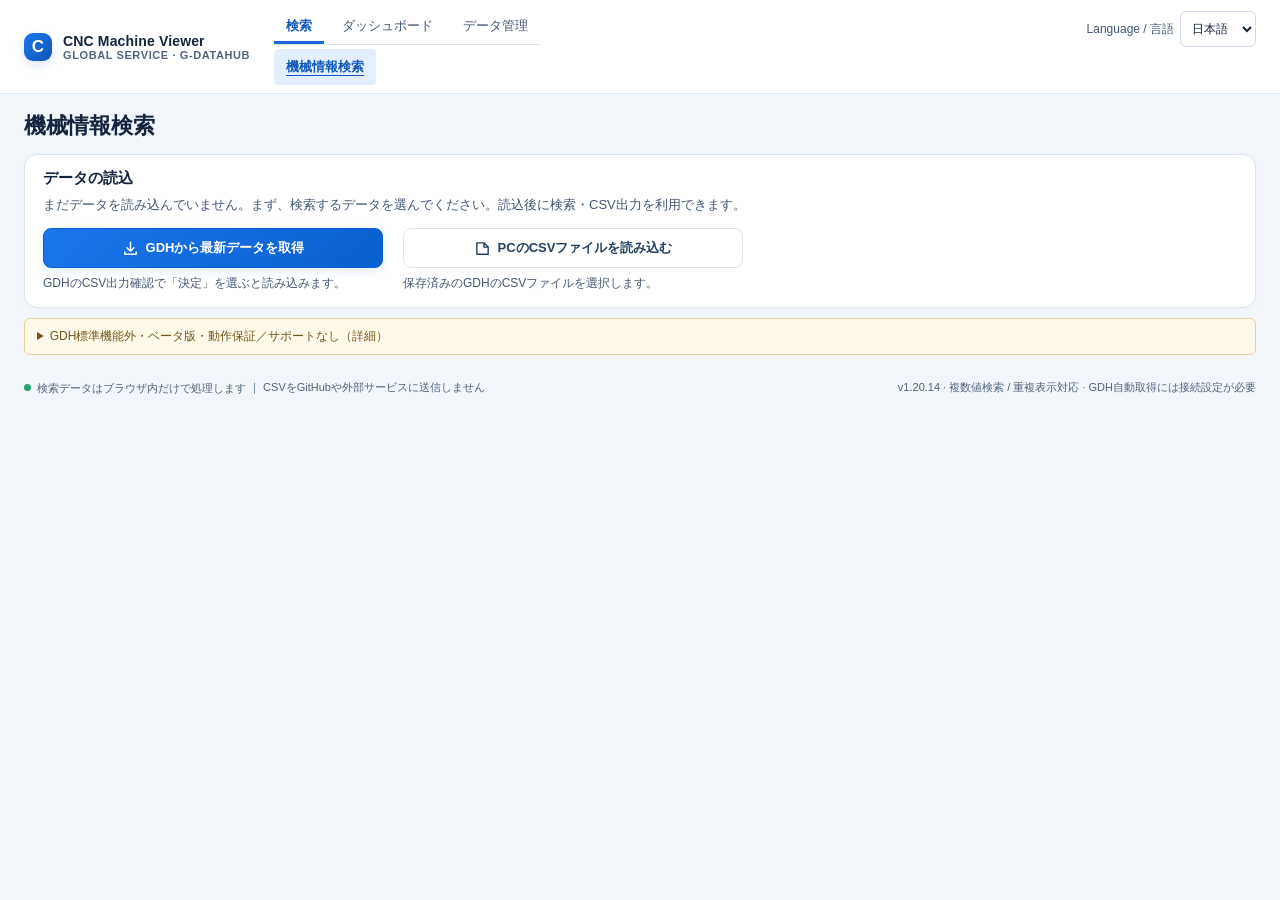
==== commit 3ce585b8: "Add read-only ZALS table tour and static save-source investigation for v1.20.14" ====
--- a/index.html
+++ b/index.html
@@ -160,7 +160,7 @@
   </section>
   <aside class="panel detail"><div class="detail-head"><h2>選択レコード詳細</h2><button id="closeDetail" type="button" class="btn sm">閉じる</button></div><div id="detailBody" class="detail-body"><div class="detail-placeholder"><div>▤</div>検索結果の行を選択すると、<br>機械情報の詳細を表示します。</div></div></aside>
  </div>
- <footer class="footer"><div><span class="offline">検索データはブラウザ内だけで処理します</span> ｜ CSVをGitHubや外部サービスに送信しません</div><div>v1.20.13 · 複数値検索 / 重複表示対応 · GDH自動取得には接続設定が必要</div></footer>
+ <footer class="footer"><div><span class="offline">検索データはブラウザ内だけで処理します</span> ｜ CSVをGitHubや外部サービスに送信しません</div><div>v1.20.14 · 複数値検索 / 重複表示対応 · GDH自動取得には接続設定が必要</div></footer>
 </main>
 </div>
 <script id="worker-source" type="text/plain">
@@ -634,7 +634,7 @@
  '条件なし':'No filters','条件なし：すべての機械':'No filters: all machines','条件なし：すべての機械を表示':'No filters: showing all machines','重複のみ':'Duplicates only','重複ありのみ':'Duplicates only','重複あり':'Duplicate data','空欄':'Blank','完全一致':'Exact match','前方一致':'Starts with','部分一致':'Contains','表記揺れを吸収':'Name variations','完全一致：':'Exact: ','前方一致：':'Starts with: ','含む：':'Contains: ','元の表記：':'Original: ','元のCSV値':'Original CSV value','原本データ':'Source data',' · 類似候補':' · Similar suggestion','入力語をOR条件に追加':'Add another OR term','候補を選択してください。':'Choose a suggestion.',
  '会社名の一部を入力。表記揺れも検索できます':'Type part of a company name; variations are supported','番号の一部、または番号全体を入力':'Enter all or part of the serial number','全半角・かな・空白・(株)等を吸収。候補を選ぶと元の表記で完全一致。':'Normalizes character width, kana, spaces and company abbreviations. Selecting a suggestion matches its original spelling.','ハイフンを保持して検索します。':'Hyphens are kept when matching serial numbers.','このCSVではすべて空欄です。':'This column is empty in the CSV.','候補はありません。入力した語で表記揺れ検索できます。':'No suggestions. You can search name variations using the entered term.','候補がありません。別の語でお試しください。':'No suggestions. Try another term.','このCSVに対応する列がありません。':'This column is missing from the CSV.',
  '条件を変更しました。「この条件で検索」で反映します。':'Filters changed. Select Search to apply them.','検索データがまだありません':'No data loaded','GDHと接続するか、CSVを読み込んでください。':'Connect to GDH or open a CSV file.','一致する機械情報がありません':'No matching machines','入力内容や選択条件を変更してください。表記揺れはエンドユーザー欄で検索できます。':'Change the filters. Use the End user field to search name variations.','レコード詳細を表示':'Show record details','検索結果の行を選択すると、':'Select a result row','機械情報の詳細を表示します。':'to view all record details.','機械情報':'Machine information','表示内容は元CSVの値です。':'Values are shown as stored in the CSV.','カンマで連結された値を個別表示しています。項目間の対応関係は推定しません。':'Comma-separated values are shown individually. Relationships between fields are not inferred.','複数値を含むセル、または同一NCシリアルの複数行があります':'Contains multiple values or shares an NC serial with another row',
- '検索データはブラウザ内だけで処理します':'Search data is processed only in your browser','CSVをGitHubや外部サービスに送信しません':'CSV data is not uploaded to GitHub or other services','v1.20.13 · 複数値検索 / 重複表示対応 · GDH自動取得には接続設定が必要':'v1.20.13 · Multi-value search / Duplicate indicators · GDH setup required',
+ '検索データはブラウザ内だけで処理します':'Search data is processed only in your browser','CSVをGitHubや外部サービスに送信しません':'CSV data is not uploaded to GitHub or other services','v1.20.14 · 複数値検索 / 重複表示対応 · GDH自動取得には接続設定が必要':'v1.20.14 · Multi-value search / Duplicate indicators · GDH setup required',
  '「GDHから最新データを取得」または「PCのCSVファイルを読み込む」で検索データを読み込んでください。検索候補はCSVから毎回作成します。':'Use Get data from GDH or Open CSV from this PC to load records. Suggestions are rebuilt from the CSV.',
  'GDH接続設定、またはCSVの選択が必要です':'Connect to GDH or select a CSV file','CSVファイル選択':'Select a CSV file','先頭ページ':'First page','前ページ':'Previous page','次ページ':'Next page','最終ページ':'Last page',
  '検索しています…':'Searching…','結果を読み込んでいます…':'Loading results…','CSV形式のファイルを指定してください。':'Choose a CSV file.','CSVを解析しています。大容量ファイルでは少し時間がかかります。':'Reading CSV. Large files may take a moment.','CSVファイルを読み込み、検索用データを準備しています…':'Loading CSV and preparing search data…','検索処理でエラーが発生しました。ページを再読み込みしてCSVを開き直してください。':'Search failed. Reload the page and open the CSV again.','GDHから機械情報CSVを取得しています…':'Retrieving the machine CSV from GDH…','GDH上で拡張ツールを開いてご利用ください。PCに保存したCSVファイルも読み込めます。':'Open this tool from GDH to retrieve data. You can also open a CSV file saved on this PC.','GDH連携アダプターがCSV Blobを返していません。':'The GDH adapter did not return a CSV Blob.','空のCSVファイルが返されました。':'An empty CSV file was returned.','GDHとの接続がタイムアウトしました。':'The connection to GDH timed out.','GDHからCSVデータを受け取れませんでした。':'No CSV data was received from GDH.','CSV取得中です。完了までお待ちください。':'CSV retrieval is in progress. Please wait.',
@@ -892,7 +892,7 @@
 function applyLanguage(){
  const dirty=filtersDirty,savedStatus=lastStatus,detail=lastDetailRecord;
  document.documentElement.lang=uiLanguage;document.title=uiLanguage==='en'?'Machine search | G-DataHub':'機械情報検索 | G-DataHub';$('languageSelect').value=uiLanguage;
- const labels=[['#exportResults','検索結果をCSV出力'],['#fetchDuration','データ取得には通常30秒〜1分かかります。'],['#fetchFallback','5分以上動きがない場合は、GDHからCSVを手動でダウンロードし、「PCのCSVファイルを読み込む」で読み込んでください。'],['#betaStatement','本画面は個人が作成した拡張画面であり、GDHの標準機能ではありません。ベータ版のため、動作保証およびサポートは提供していません。'],['#betaContact','同様の拡張画面の独自制作をご希望の場合は、NC戦略 吉田までご相談ください。'],['.top-right .pill','ローカル処理 / サーバー送信なし'],['.intro h1','機械情報検索'],['#fetchBtn','GDHから最新データを取得'],['#fileBtn','PCのCSVファイルを読み込む'],['.metric:nth-child(1) .metric-label','取込レコード数'],['.metric:nth-child(2) .metric-label','検索結果'],['.metric:nth-child(3) .metric-label','読込日時'],['.metric:nth-child(4) .metric-label','検索元ファイル'],['.search-heading h2','機械を検索'],['#resetBtn','条件をクリア'],['#searchBtn','この条件で検索'],['.advanced-toggle','詳細条件'],['#duplicatesOnlyControl','重複ありのみ表示'],['.resultshead h2','検索結果'],['label[for=sortOrder]','並び順'],['label[for=pageSize]','表示数'],['.detail-head h2','選択レコード詳細'],['#closeDetail','閉じる'],['.offline','検索データはブラウザ内だけで処理します'],['.footer>div:last-child','v1.20.13 · 複数値検索 / 重複表示対応 · GDH自動取得には接続設定が必要']];
+ const labels=[['#exportResults','検索結果をCSV出力'],['#fetchDuration','データ取得には通常30秒〜1分かかります。'],['#fetchFallback','5分以上動きがない場合は、GDHからCSVを手動でダウンロードし、「PCのCSVファイルを読み込む」で読み込んでください。'],['#betaStatement','本画面は個人が作成した拡張画面であり、GDHの標準機能ではありません。ベータ版のため、動作保証およびサポートは提供していません。'],['#betaContact','同様の拡張画面の独自制作をご希望の場合は、NC戦略 吉田までご相談ください。'],['.top-right .pill','ローカル処理 / サーバー送信なし'],['.intro h1','機械情報検索'],['#fetchBtn','GDHから最新データを取得'],['#fileBtn','PCのCSVファイルを読み込む'],['.metric:nth-child(1) .metric-label','取込レコード数'],['.metric:nth-child(2) .metric-label','検索結果'],['.metric:nth-child(3) .metric-label','読込日時'],['.metric:nth-child(4) .metric-label','検索元ファイル'],['.search-heading h2','機械を検索'],['#resetBtn','条件をクリア'],['#searchBtn','この条件で検索'],['.advanced-toggle','詳細条件'],['#duplicatesOnlyControl','重複ありのみ表示'],['.resultshead h2','検索結果'],['label[for=sortOrder]','並び順'],['label[for=pageSize]','表示数'],['.detail-head h2','選択レコード詳細'],['#closeDetail','閉じる'],['.offline','検索データはブラウザ内だけで処理します'],['.footer>div:last-child','v1.20.14 · 複数値検索 / 重複表示対応 · GDH自動取得には接続設定が必要']];
  for(const [selector,text] of labels)setUiLabel(document.querySelector(selector),text);
  const footer=document.querySelector('.footer>div:first-child');const tail=Array.from(footer.childNodes).find(n=>n.nodeType===3&&n.textContent.includes('｜'));if(tail)tail.textContent=' ｜ '+tr('CSVをGitHubや外部サービスに送信しません');
  const attrs=[['.nav','aria-label','メインメニュー'],['.intro','aria-label','ページ概要'],['.metrics','aria-label','データ概要'],['.searchpanel','aria-label','検索条件'],['#fetchBtn','title','GDHでCSV出力を確認して読み込みます'],['#csvFile','aria-label','CSVファイル選択'],['#firstPage','aria-label','先頭ページ'],['#prevPage','aria-label','前ページ'],['#nextPage','aria-label','次ページ'],['#lastPage','aria-label','最終ページ']];for(const [selector,key,text] of attrs)document.querySelector(selector)?.setAttribute(key,tr(text));
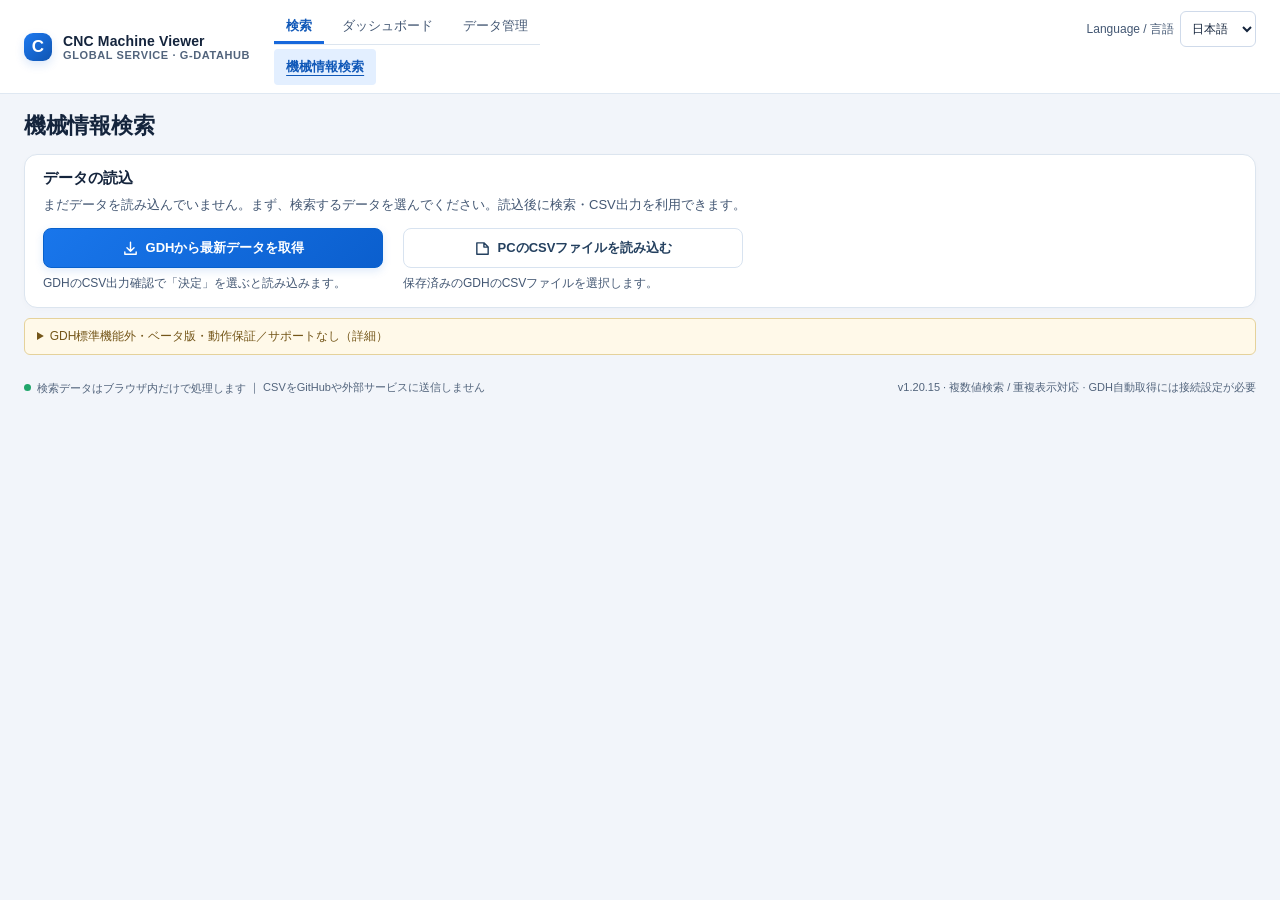
==== commit 04f3ff42: "fix: run ZALS table investigation in owned native content tab (v1.20.15)" ====
--- a/index.html
+++ b/index.html
@@ -160,7 +160,7 @@
   </section>
   <aside class="panel detail"><div class="detail-head"><h2>選択レコード詳細</h2><button id="closeDetail" type="button" class="btn sm">閉じる</button></div><div id="detailBody" class="detail-body"><div class="detail-placeholder"><div>▤</div>検索結果の行を選択すると、<br>機械情報の詳細を表示します。</div></div></aside>
  </div>
- <footer class="footer"><div><span class="offline">検索データはブラウザ内だけで処理します</span> ｜ CSVをGitHubや外部サービスに送信しません</div><div>v1.20.14 · 複数値検索 / 重複表示対応 · GDH自動取得には接続設定が必要</div></footer>
+ <footer class="footer"><div><span class="offline">検索データはブラウザ内だけで処理します</span> ｜ CSVをGitHubや外部サービスに送信しません</div><div>v1.20.15 · 複数値検索 / 重複表示対応 · GDH自動取得には接続設定が必要</div></footer>
 </main>
 </div>
 <script id="worker-source" type="text/plain">
@@ -634,7 +634,7 @@
  '条件なし':'No filters','条件なし：すべての機械':'No filters: all machines','条件なし：すべての機械を表示':'No filters: showing all machines','重複のみ':'Duplicates only','重複ありのみ':'Duplicates only','重複あり':'Duplicate data','空欄':'Blank','完全一致':'Exact match','前方一致':'Starts with','部分一致':'Contains','表記揺れを吸収':'Name variations','完全一致：':'Exact: ','前方一致：':'Starts with: ','含む：':'Contains: ','元の表記：':'Original: ','元のCSV値':'Original CSV value','原本データ':'Source data',' · 類似候補':' · Similar suggestion','入力語をOR条件に追加':'Add another OR term','候補を選択してください。':'Choose a suggestion.',
  '会社名の一部を入力。表記揺れも検索できます':'Type part of a company name; variations are supported','番号の一部、または番号全体を入力':'Enter all or part of the serial number','全半角・かな・空白・(株)等を吸収。候補を選ぶと元の表記で完全一致。':'Normalizes character width, kana, spaces and company abbreviations. Selecting a suggestion matches its original spelling.','ハイフンを保持して検索します。':'Hyphens are kept when matching serial numbers.','このCSVではすべて空欄です。':'This column is empty in the CSV.','候補はありません。入力した語で表記揺れ検索できます。':'No suggestions. You can search name variations using the entered term.','候補がありません。別の語でお試しください。':'No suggestions. Try another term.','このCSVに対応する列がありません。':'This column is missing from the CSV.',
  '条件を変更しました。「この条件で検索」で反映します。':'Filters changed. Select Search to apply them.','検索データがまだありません':'No data loaded','GDHと接続するか、CSVを読み込んでください。':'Connect to GDH or open a CSV file.','一致する機械情報がありません':'No matching machines','入力内容や選択条件を変更してください。表記揺れはエンドユーザー欄で検索できます。':'Change the filters. Use the End user field to search name variations.','レコード詳細を表示':'Show record details','検索結果の行を選択すると、':'Select a result row','機械情報の詳細を表示します。':'to view all record details.','機械情報':'Machine information','表示内容は元CSVの値です。':'Values are shown as stored in the CSV.','カンマで連結された値を個別表示しています。項目間の対応関係は推定しません。':'Comma-separated values are shown individually. Relationships between fields are not inferred.','複数値を含むセル、または同一NCシリアルの複数行があります':'Contains multiple values or shares an NC serial with another row',
- '検索データはブラウザ内だけで処理します':'Search data is processed only in your browser','CSVをGitHubや外部サービスに送信しません':'CSV data is not uploaded to GitHub or other services','v1.20.14 · 複数値検索 / 重複表示対応 · GDH自動取得には接続設定が必要':'v1.20.14 · Multi-value search / Duplicate indicators · GDH setup required',
+ '検索データはブラウザ内だけで処理します':'Search data is processed only in your browser','CSVをGitHubや外部サービスに送信しません':'CSV data is not uploaded to GitHub or other services','v1.20.15 · 複数値検索 / 重複表示対応 · GDH自動取得には接続設定が必要':'v1.20.15 · Multi-value search / Duplicate indicators · GDH setup required',
  '「GDHから最新データを取得」または「PCのCSVファイルを読み込む」で検索データを読み込んでください。検索候補はCSVから毎回作成します。':'Use Get data from GDH or Open CSV from this PC to load records. Suggestions are rebuilt from the CSV.',
  'GDH接続設定、またはCSVの選択が必要です':'Connect to GDH or select a CSV file','CSVファイル選択':'Select a CSV file','先頭ページ':'First page','前ページ':'Previous page','次ページ':'Next page','最終ページ':'Last page',
  '検索しています…':'Searching…','結果を読み込んでいます…':'Loading results…','CSV形式のファイルを指定してください。':'Choose a CSV file.','CSVを解析しています。大容量ファイルでは少し時間がかかります。':'Reading CSV. Large files may take a moment.','CSVファイルを読み込み、検索用データを準備しています…':'Loading CSV and preparing search data…','検索処理でエラーが発生しました。ページを再読み込みしてCSVを開き直してください。':'Search failed. Reload the page and open the CSV again.','GDHから機械情報CSVを取得しています…':'Retrieving the machine CSV from GDH…','GDH上で拡張ツールを開いてご利用ください。PCに保存したCSVファイルも読み込めます。':'Open this tool from GDH to retrieve data. You can also open a CSV file saved on this PC.','GDH連携アダプターがCSV Blobを返していません。':'The GDH adapter did not return a CSV Blob.','空のCSVファイルが返されました。':'An empty CSV file was returned.','GDHとの接続がタイムアウトしました。':'The connection to GDH timed out.','GDHからCSVデータを受け取れませんでした。':'No CSV data was received from GDH.','CSV取得中です。完了までお待ちください。':'CSV retrieval is in progress. Please wait.',
@@ -892,7 +892,7 @@
 function applyLanguage(){
  const dirty=filtersDirty,savedStatus=lastStatus,detail=lastDetailRecord;
  document.documentElement.lang=uiLanguage;document.title=uiLanguage==='en'?'Machine search | G-DataHub':'機械情報検索 | G-DataHub';$('languageSelect').value=uiLanguage;
- const labels=[['#exportResults','検索結果をCSV出力'],['#fetchDuration','データ取得には通常30秒〜1分かかります。'],['#fetchFallback','5分以上動きがない場合は、GDHからCSVを手動でダウンロードし、「PCのCSVファイルを読み込む」で読み込んでください。'],['#betaStatement','本画面は個人が作成した拡張画面であり、GDHの標準機能ではありません。ベータ版のため、動作保証およびサポートは提供していません。'],['#betaContact','同様の拡張画面の独自制作をご希望の場合は、NC戦略 吉田までご相談ください。'],['.top-right .pill','ローカル処理 / サーバー送信なし'],['.intro h1','機械情報検索'],['#fetchBtn','GDHから最新データを取得'],['#fileBtn','PCのCSVファイルを読み込む'],['.metric:nth-child(1) .metric-label','取込レコード数'],['.metric:nth-child(2) .metric-label','検索結果'],['.metric:nth-child(3) .metric-label','読込日時'],['.metric:nth-child(4) .metric-label','検索元ファイル'],['.search-heading h2','機械を検索'],['#resetBtn','条件をクリア'],['#searchBtn','この条件で検索'],['.advanced-toggle','詳細条件'],['#duplicatesOnlyControl','重複ありのみ表示'],['.resultshead h2','検索結果'],['label[for=sortOrder]','並び順'],['label[for=pageSize]','表示数'],['.detail-head h2','選択レコード詳細'],['#closeDetail','閉じる'],['.offline','検索データはブラウザ内だけで処理します'],['.footer>div:last-child','v1.20.14 · 複数値検索 / 重複表示対応 · GDH自動取得には接続設定が必要']];
+ const labels=[['#exportResults','検索結果をCSV出力'],['#fetchDuration','データ取得には通常30秒〜1分かかります。'],['#fetchFallback','5分以上動きがない場合は、GDHからCSVを手動でダウンロードし、「PCのCSVファイルを読み込む」で読み込んでください。'],['#betaStatement','本画面は個人が作成した拡張画面であり、GDHの標準機能ではありません。ベータ版のため、動作保証およびサポートは提供していません。'],['#betaContact','同様の拡張画面の独自制作をご希望の場合は、NC戦略 吉田までご相談ください。'],['.top-right .pill','ローカル処理 / サーバー送信なし'],['.intro h1','機械情報検索'],['#fetchBtn','GDHから最新データを取得'],['#fileBtn','PCのCSVファイルを読み込む'],['.metric:nth-child(1) .metric-label','取込レコード数'],['.metric:nth-child(2) .metric-label','検索結果'],['.metric:nth-child(3) .metric-label','読込日時'],['.metric:nth-child(4) .metric-label','検索元ファイル'],['.search-heading h2','機械を検索'],['#resetBtn','条件をクリア'],['#searchBtn','この条件で検索'],['.advanced-toggle','詳細条件'],['#duplicatesOnlyControl','重複ありのみ表示'],['.resultshead h2','検索結果'],['label[for=sortOrder]','並び順'],['label[for=pageSize]','表示数'],['.detail-head h2','選択レコード詳細'],['#closeDetail','閉じる'],['.offline','検索データはブラウザ内だけで処理します'],['.footer>div:last-child','v1.20.15 · 複数値検索 / 重複表示対応 · GDH自動取得には接続設定が必要']];
  for(const [selector,text] of labels)setUiLabel(document.querySelector(selector),text);
  const footer=document.querySelector('.footer>div:first-child');const tail=Array.from(footer.childNodes).find(n=>n.nodeType===3&&n.textContent.includes('｜'));if(tail)tail.textContent=' ｜ '+tr('CSVをGitHubや外部サービスに送信しません');
  const attrs=[['.nav','aria-label','メインメニュー'],['.intro','aria-label','ページ概要'],['.metrics','aria-label','データ概要'],['.searchpanel','aria-label','検索条件'],['#fetchBtn','title','GDHでCSV出力を確認して読み込みます'],['#csvFile','aria-label','CSVファイル選択'],['#firstPage','aria-label','先頭ページ'],['#prevPage','aria-label','前ページ'],['#nextPage','aria-label','次ページ'],['#lastPage','aria-label','最終ページ']];for(const [selector,key,text] of attrs)document.querySelector(selector)?.setAttribute(key,tr(text));
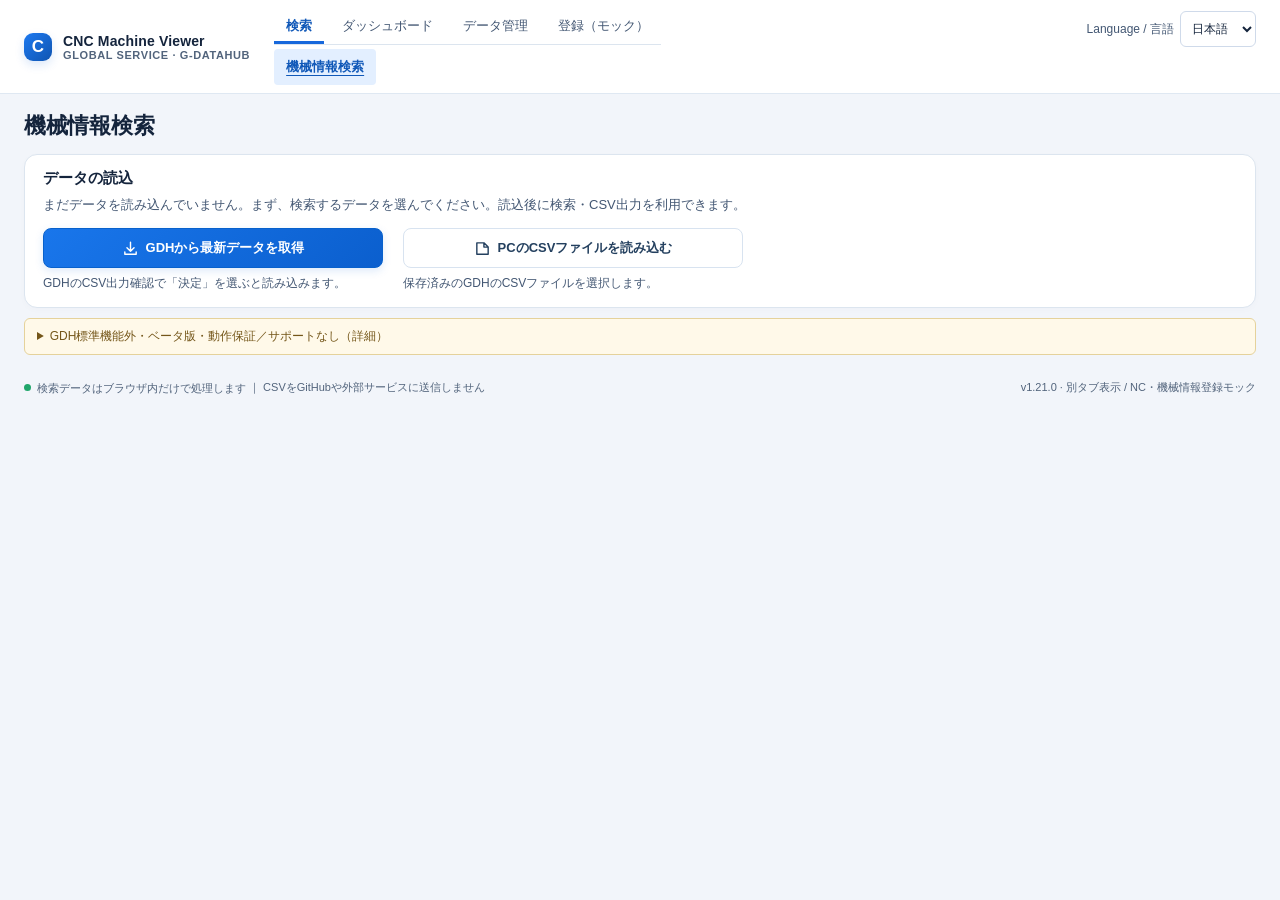
==== commit 6b582657: "feat: open GDH tools in a tab and add registration mock (v1.21.0)" ====
--- a/index.html
+++ b/index.html
@@ -83,6 +83,7 @@
 @media(max-width:1100px){.topbar>.brand{display:none}}
 @media(max-width:700px){.topbar,.embedded .topbar{padding:10px 12px;gap:8px}.header-tools{order:0;justify-content:flex-end;width:100%}.menu-tree{order:1;flex:1 0 100%}.menu-tree button{padding:7px 10px}.language-control span{display:inline}main,.embedded main{padding:12px}.load-actions .fetch-area,.load-actions .file-area{width:100%}.data-load,.searchpanel{padding:12px}.fixed-search .facet-card,html[lang=en] .fixed-search .facet-card{grid-template-columns:100px minmax(0,1fr)}.metric:last-child{max-width:100%}.results-tools label{white-space:normal}}
 @media(prefers-reduced-motion:reduce){.spinner{animation:none}.btn{transition:none}}
+.registration-notice{padding:12px 16px;border:1px solid #d8ae31;background:#fff4cc;color:#583f00;border-radius:8px;font-weight:700}#registrationFrame{display:block;width:100%;height:calc(100vh - 230px);min-height:600px;border:1px solid #d8e3f0;border-radius:8px}.registration-active #searchView,.registration-active #dashboard,.registration-active #dataLoad,.registration-active .beta-notice,.registration-active .metrics,.registration-active .content,.registration-active #status{display:none!important}
 </style>
 </head>
 <body>
@@ -90,8 +91,8 @@
 <header class="topbar">
  <div class="brand"><div class="brandmark">C</div><div><div>CNC Machine Viewer</div><div class="brand-sub">GLOBAL SERVICE · G-DATAHUB</div></div></div>
  <nav class="nav menu-tree" aria-label="メインメニュー">
- <div class="menu-primary"><button type="button" data-menu="search" aria-pressed="true" data-ja="検索" data-en="Search">検索</button><button type="button" data-menu="dashboard" aria-pressed="false" data-ja="ダッシュボード" data-en="Dashboard">ダッシュボード</button><button type="button" data-menu="quality" aria-pressed="false" data-ja="データ管理" data-en="Data management">データ管理</button></div>
- <div class="menu-secondary"><button type="button" data-view="search" aria-current="page" data-ja="機械情報検索" data-en="Machine search">機械情報検索</button><button type="button" data-view="stats" hidden data-ja="機械統計" data-en="Machine statistics">機械統計</button><button type="button" data-view="sales" hidden data-ja="輸出統計" data-en="Export statistics">輸出統計</button><button type="button" data-view="quality" hidden data-ja="データ品質" data-en="Data quality">データ品質</button></div>
+ <div class="menu-primary"><button type="button" data-menu="search" aria-pressed="true" data-ja="検索" data-en="Search">検索</button><button type="button" data-menu="dashboard" aria-pressed="false" data-ja="ダッシュボード" data-en="Dashboard">ダッシュボード</button><button type="button" data-menu="quality" aria-pressed="false" data-ja="データ管理" data-en="Data management">データ管理</button><button type="button" data-menu="registration" aria-pressed="false" data-ja="登録（モック）" data-en="Registration (mock)">登録（モック）</button></div>
+ <div class="menu-secondary"><button type="button" data-view="search" aria-current="page" data-ja="機械情報検索" data-en="Machine search">機械情報検索</button><button type="button" data-view="stats" hidden data-ja="機械統計" data-en="Machine statistics">機械統計</button><button type="button" data-view="sales" hidden data-ja="輸出統計" data-en="Export statistics">輸出統計</button><button type="button" data-view="quality" hidden data-ja="データ品質" data-en="Data quality">データ品質</button><button type="button" data-view="registration" hidden data-ja="NC・機械情報の登録" data-en="NC / machine registration">NC・機械情報の登録</button></div>
  </nav>
  <div class="header-tools"><label class="language-control"><span>Language / 言語</span><select id="languageSelect" aria-label="Language / 言語"><option value="ja">日本語</option><option value="en">English</option></select></label><!-- extension-tools --></div>
 </header>
@@ -99,6 +100,7 @@
  <section class="intro" aria-label="ページ概要">
  <h1>機械情報検索</h1>
  </section>
+ <section id="registrationView" hidden aria-label="NC・機械情報の登録モック"><p class="registration-notice" data-ja="開発中・モックアップのみ — GDH本番への登録・更新は行いません" data-en="Under development · Mockup only — no registration or updates to production GDH">開発中・モックアップのみ — GDH本番への登録・更新は行いません</p><iframe id="registrationFrame" title="NC・機械情報の登録（モックアップのみ）"></iframe></section>
  <section id="dataLoad" class="panel data-load" aria-labelledby="dataLoadTitle">
  <h2 id="dataLoadTitle" data-ja="データの読込" data-en="Load data">データの読込</h2>
  <p id="loadPrompt" data-ja="まだデータを読み込んでいません。まず、検索するデータを選んでください。読込後に検索・CSV出力を利用できます。" data-en="No data loaded yet. Choose a source below to start searching and exporting results.">まだデータを読み込んでいません。まず、検索するデータを選んでください。読込後に検索・CSV出力を利用できます。</p>
@@ -160,7 +162,7 @@
   </section>
   <aside class="panel detail"><div class="detail-head"><h2>選択レコード詳細</h2><button id="closeDetail" type="button" class="btn sm">閉じる</button></div><div id="detailBody" class="detail-body"><div class="detail-placeholder"><div>▤</div>検索結果の行を選択すると、<br>機械情報の詳細を表示します。</div></div></aside>
  </div>
- <footer class="footer"><div><span class="offline">検索データはブラウザ内だけで処理します</span> ｜ CSVをGitHubや外部サービスに送信しません</div><div>v1.20.15 · 複数値検索 / 重複表示対応 · GDH自動取得には接続設定が必要</div></footer>
+ <footer class="footer"><div><span class="offline">検索データはブラウザ内だけで処理します</span> ｜ CSVをGitHubや外部サービスに送信しません</div><div>v1.21.0 · 別タブ表示 / NC・機械情報登録モック</div></footer>
 </main>
 </div>
 <script id="worker-source" type="text/plain">
@@ -634,7 +636,7 @@
  '条件なし':'No filters','条件なし：すべての機械':'No filters: all machines','条件なし：すべての機械を表示':'No filters: showing all machines','重複のみ':'Duplicates only','重複ありのみ':'Duplicates only','重複あり':'Duplicate data','空欄':'Blank','完全一致':'Exact match','前方一致':'Starts with','部分一致':'Contains','表記揺れを吸収':'Name variations','完全一致：':'Exact: ','前方一致：':'Starts with: ','含む：':'Contains: ','元の表記：':'Original: ','元のCSV値':'Original CSV value','原本データ':'Source data',' · 類似候補':' · Similar suggestion','入力語をOR条件に追加':'Add another OR term','候補を選択してください。':'Choose a suggestion.',
  '会社名の一部を入力。表記揺れも検索できます':'Type part of a company name; variations are supported','番号の一部、または番号全体を入力':'Enter all or part of the serial number','全半角・かな・空白・(株)等を吸収。候補を選ぶと元の表記で完全一致。':'Normalizes character width, kana, spaces and company abbreviations. Selecting a suggestion matches its original spelling.','ハイフンを保持して検索します。':'Hyphens are kept when matching serial numbers.','このCSVではすべて空欄です。':'This column is empty in the CSV.','候補はありません。入力した語で表記揺れ検索できます。':'No suggestions. You can search name variations using the entered term.','候補がありません。別の語でお試しください。':'No suggestions. Try another term.','このCSVに対応する列がありません。':'This column is missing from the CSV.',
  '条件を変更しました。「この条件で検索」で反映します。':'Filters changed. Select Search to apply them.','検索データがまだありません':'No data loaded','GDHと接続するか、CSVを読み込んでください。':'Connect to GDH or open a CSV file.','一致する機械情報がありません':'No matching machines','入力内容や選択条件を変更してください。表記揺れはエンドユーザー欄で検索できます。':'Change the filters. Use the End user field to search name variations.','レコード詳細を表示':'Show record details','検索結果の行を選択すると、':'Select a result row','機械情報の詳細を表示します。':'to view all record details.','機械情報':'Machine information','表示内容は元CSVの値です。':'Values are shown as stored in the CSV.','カンマで連結された値を個別表示しています。項目間の対応関係は推定しません。':'Comma-separated values are shown individually. Relationships between fields are not inferred.','複数値を含むセル、または同一NCシリアルの複数行があります':'Contains multiple values or shares an NC serial with another row',
- '検索データはブラウザ内だけで処理します':'Search data is processed only in your browser','CSVをGitHubや外部サービスに送信しません':'CSV data is not uploaded to GitHub or other services','v1.20.15 · 複数値検索 / 重複表示対応 · GDH自動取得には接続設定が必要':'v1.20.15 · Multi-value search / Duplicate indicators · GDH setup required',
+ '検索データはブラウザ内だけで処理します':'Search data is processed only in your browser','CSVをGitHubや外部サービスに送信しません':'CSV data is not uploaded to GitHub or other services','v1.21.0 · 別タブ表示 / NC・機械情報登録モック':'v1.20.15 · Multi-value search / Duplicate indicators · GDH setup required',
  '「GDHから最新データを取得」または「PCのCSVファイルを読み込む」で検索データを読み込んでください。検索候補はCSVから毎回作成します。':'Use Get data from GDH or Open CSV from this PC to load records. Suggestions are rebuilt from the CSV.',
  'GDH接続設定、またはCSVの選択が必要です':'Connect to GDH or select a CSV file','CSVファイル選択':'Select a CSV file','先頭ページ':'First page','前ページ':'Previous page','次ページ':'Next page','最終ページ':'Last page',
  '検索しています…':'Searching…','結果を読み込んでいます…':'Loading results…','CSV形式のファイルを指定してください。':'Choose a CSV file.','CSVを解析しています。大容量ファイルでは少し時間がかかります。':'Reading CSV. Large files may take a moment.','CSVファイルを読み込み、検索用データを準備しています…':'Loading CSV and preparing search data…','検索処理でエラーが発生しました。ページを再読み込みしてCSVを開き直してください。':'Search failed. Reload the page and open the CSV again.','GDHから機械情報CSVを取得しています…':'Retrieving the machine CSV from GDH…','GDH上で拡張ツールを開いてご利用ください。PCに保存したCSVファイルも読み込めます。':'Open this tool from GDH to retrieve data. You can also open a CSV file saved on this PC.','GDH連携アダプターがCSV Blobを返していません。':'The GDH adapter did not return a CSV Blob.','空のCSVファイルが返されました。':'An empty CSV file was returned.','GDHとの接続がタイムアウトしました。':'The connection to GDH timed out.','GDHからCSVデータを受け取れませんでした。':'No CSV data was received from GDH.','CSV取得中です。完了までお待ちください。':'CSV retrieval is in progress. Please wait.',
@@ -892,7 +894,7 @@
 function applyLanguage(){
  const dirty=filtersDirty,savedStatus=lastStatus,detail=lastDetailRecord;
  document.documentElement.lang=uiLanguage;document.title=uiLanguage==='en'?'Machine search | G-DataHub':'機械情報検索 | G-DataHub';$('languageSelect').value=uiLanguage;
- const labels=[['#exportResults','検索結果をCSV出力'],['#fetchDuration','データ取得には通常30秒〜1分かかります。'],['#fetchFallback','5分以上動きがない場合は、GDHからCSVを手動でダウンロードし、「PCのCSVファイルを読み込む」で読み込んでください。'],['#betaStatement','本画面は個人が作成した拡張画面であり、GDHの標準機能ではありません。ベータ版のため、動作保証およびサポートは提供していません。'],['#betaContact','同様の拡張画面の独自制作をご希望の場合は、NC戦略 吉田までご相談ください。'],['.top-right .pill','ローカル処理 / サーバー送信なし'],['.intro h1','機械情報検索'],['#fetchBtn','GDHから最新データを取得'],['#fileBtn','PCのCSVファイルを読み込む'],['.metric:nth-child(1) .metric-label','取込レコード数'],['.metric:nth-child(2) .metric-label','検索結果'],['.metric:nth-child(3) .metric-label','読込日時'],['.metric:nth-child(4) .metric-label','検索元ファイル'],['.search-heading h2','機械を検索'],['#resetBtn','条件をクリア'],['#searchBtn','この条件で検索'],['.advanced-toggle','詳細条件'],['#duplicatesOnlyControl','重複ありのみ表示'],['.resultshead h2','検索結果'],['label[for=sortOrder]','並び順'],['label[for=pageSize]','表示数'],['.detail-head h2','選択レコード詳細'],['#closeDetail','閉じる'],['.offline','検索データはブラウザ内だけで処理します'],['.footer>div:last-child','v1.20.15 · 複数値検索 / 重複表示対応 · GDH自動取得には接続設定が必要']];
+ const labels=[['#exportResults','検索結果をCSV出力'],['#fetchDuration','データ取得には通常30秒〜1分かかります。'],['#fetchFallback','5分以上動きがない場合は、GDHからCSVを手動でダウンロードし、「PCのCSVファイルを読み込む」で読み込んでください。'],['#betaStatement','本画面は個人が作成した拡張画面であり、GDHの標準機能ではありません。ベータ版のため、動作保証およびサポートは提供していません。'],['#betaContact','同様の拡張画面の独自制作をご希望の場合は、NC戦略 吉田までご相談ください。'],['.top-right .pill','ローカル処理 / サーバー送信なし'],['.intro h1','機械情報検索'],['#fetchBtn','GDHから最新データを取得'],['#fileBtn','PCのCSVファイルを読み込む'],['.metric:nth-child(1) .metric-label','取込レコード数'],['.metric:nth-child(2) .metric-label','検索結果'],['.metric:nth-child(3) .metric-label','読込日時'],['.metric:nth-child(4) .metric-label','検索元ファイル'],['.search-heading h2','機械を検索'],['#resetBtn','条件をクリア'],['#searchBtn','この条件で検索'],['.advanced-toggle','詳細条件'],['#duplicatesOnlyControl','重複ありのみ表示'],['.resultshead h2','検索結果'],['label[for=sortOrder]','並び順'],['label[for=pageSize]','表示数'],['.detail-head h2','選択レコード詳細'],['#closeDetail','閉じる'],['.offline','検索データはブラウザ内だけで処理します'],['.footer>div:last-child','v1.21.0 · 別タブ表示 / NC・機械情報登録モック']];
  for(const [selector,text] of labels)setUiLabel(document.querySelector(selector),text);
  const footer=document.querySelector('.footer>div:first-child');const tail=Array.from(footer.childNodes).find(n=>n.nodeType===3&&n.textContent.includes('｜'));if(tail)tail.textContent=' ｜ '+tr('CSVをGitHubや外部サービスに送信しません');
  const attrs=[['.nav','aria-label','メインメニュー'],['.intro','aria-label','ページ概要'],['.metrics','aria-label','データ概要'],['.searchpanel','aria-label','検索条件'],['#fetchBtn','title','GDHでCSV出力を確認して読み込みます'],['#csvFile','aria-label','CSVファイル選択'],['#firstPage','aria-label','先頭ページ'],['#prevPage','aria-label','前ページ'],['#nextPage','aria-label','次ページ'],['#lastPage','aria-label','最終ページ']];for(const [selector,key,text] of attrs)document.querySelector(selector)?.setAttribute(key,tr(text));
@@ -1117,8 +1119,9 @@
 
 applyLanguage();
 
+let registrationActive=false;
 function syncMenuTree(){
- const selected=dashboardState.active?dashboardState.mode:'search';
+ const selected=registrationActive?'registration':dashboardState.active?dashboardState.mode:'search';
  const group=view=>view==='stats'||view==='sales'?'dashboard':view;
  for(const button of document.querySelectorAll('[data-view]')){
   button.hidden=group(button.dataset.view)!==group(selected);
@@ -1129,6 +1132,8 @@
  document.querySelector('.intro h1').textContent=document.querySelector('[data-view="'+selected+'"]').textContent;
 }
 function selectMenuView(view){
+ registrationActive=view==='registration';document.body.classList.toggle('registration-active',registrationActive);$('registrationView').hidden=!registrationActive;
+ if(registrationActive){if(!$('registrationFrame').getAttribute('src'))$('registrationFrame').src='registration/index.html';syncMenuTree();return;}
  if(view==='search')$('searchTab').click();
  else{$('dashboardTab').click();$(dashboardModes.find(([,mode])=>mode===view)[0]).click();}
  syncMenuTree();
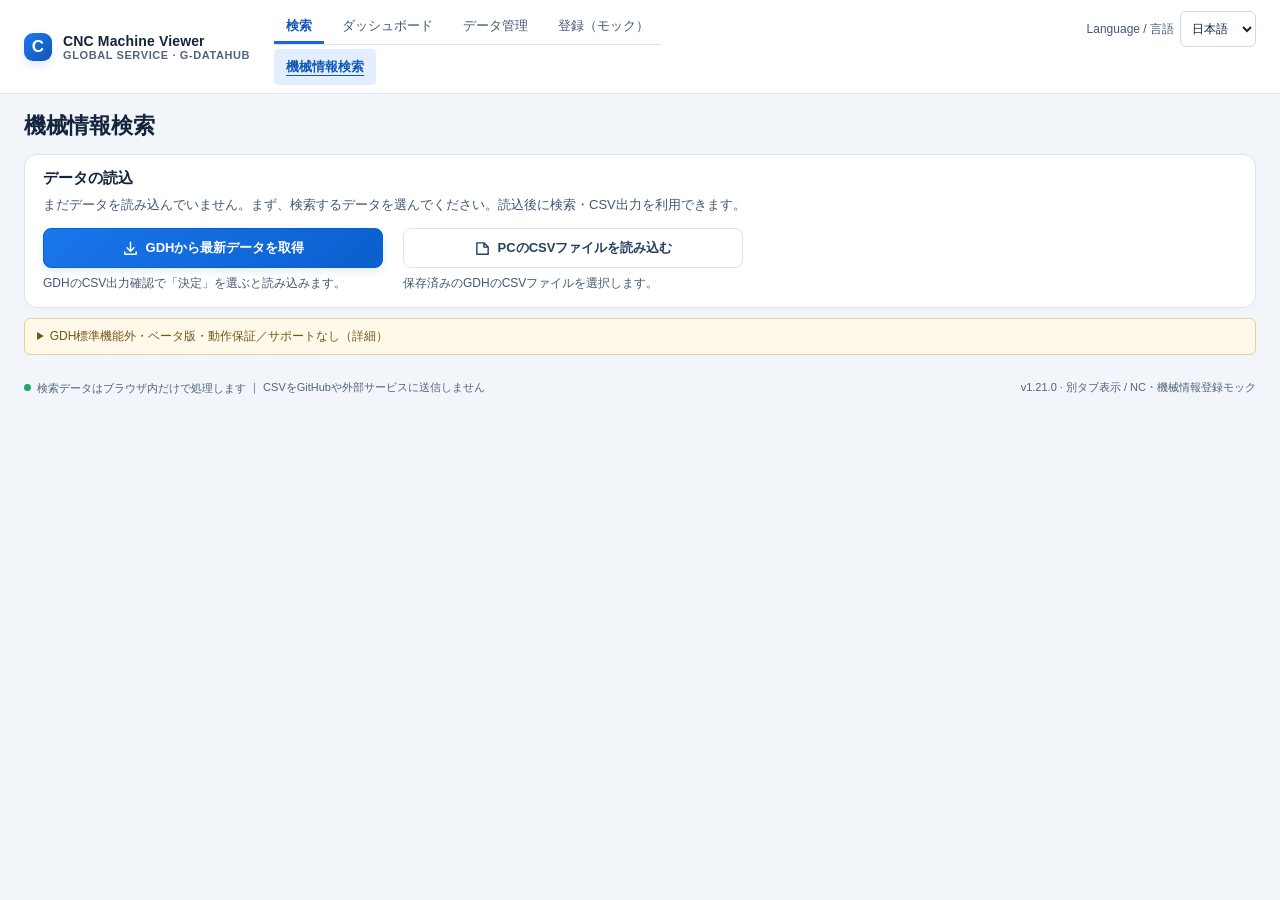
==== commit 91d624a6: "fix: keep registration frame and save controls within viewport" ====
--- a/index.html
+++ b/index.html
@@ -83,7 +83,7 @@
 @media(max-width:1100px){.topbar>.brand{display:none}}
 @media(max-width:700px){.topbar,.embedded .topbar{padding:10px 12px;gap:8px}.header-tools{order:0;justify-content:flex-end;width:100%}.menu-tree{order:1;flex:1 0 100%}.menu-tree button{padding:7px 10px}.language-control span{display:inline}main,.embedded main{padding:12px}.load-actions .fetch-area,.load-actions .file-area{width:100%}.data-load,.searchpanel{padding:12px}.fixed-search .facet-card,html[lang=en] .fixed-search .facet-card{grid-template-columns:100px minmax(0,1fr)}.metric:last-child{max-width:100%}.results-tools label{white-space:normal}}
 @media(prefers-reduced-motion:reduce){.spinner{animation:none}.btn{transition:none}}
-.registration-notice{padding:12px 16px;border:1px solid #d8ae31;background:#fff4cc;color:#583f00;border-radius:8px;font-weight:700}#registrationFrame{display:block;width:100%;height:calc(100vh - 230px);min-height:600px;border:1px solid #d8e3f0;border-radius:8px}.registration-active #searchView,.registration-active #dashboard,.registration-active #dataLoad,.registration-active .beta-notice,.registration-active .metrics,.registration-active .content,.registration-active #status{display:none!important}
+.registration-notice{padding:12px 16px;border:1px solid #d8ae31;background:#fff4cc;color:#583f00;border-radius:8px;font-weight:700}#registrationFrame{display:block;width:100%;height:100%;min-height:0;flex:1;border:1px solid #d8e3f0;border-radius:8px}.registration-active .app{height:100dvh;min-height:0;display:flex;flex-direction:column}.registration-active .topbar{flex-shrink:0}.registration-active main{flex:1;min-height:0;width:100%;display:flex;flex-direction:column;padding-bottom:12px}.registration-active .intro,.registration-active .registration-notice{flex-shrink:0}.registration-active #registrationView{flex:1;min-height:0;display:flex;flex-direction:column}.registration-active .registration-notice{margin:0 0 12px}.registration-active .footer{display:none}.registration-active #searchView,.registration-active #dashboard,.registration-active #dataLoad,.registration-active .beta-notice,.registration-active .metrics,.registration-active .content,.registration-active #status{display:none!important}
 </style>
 </head>
 <body>
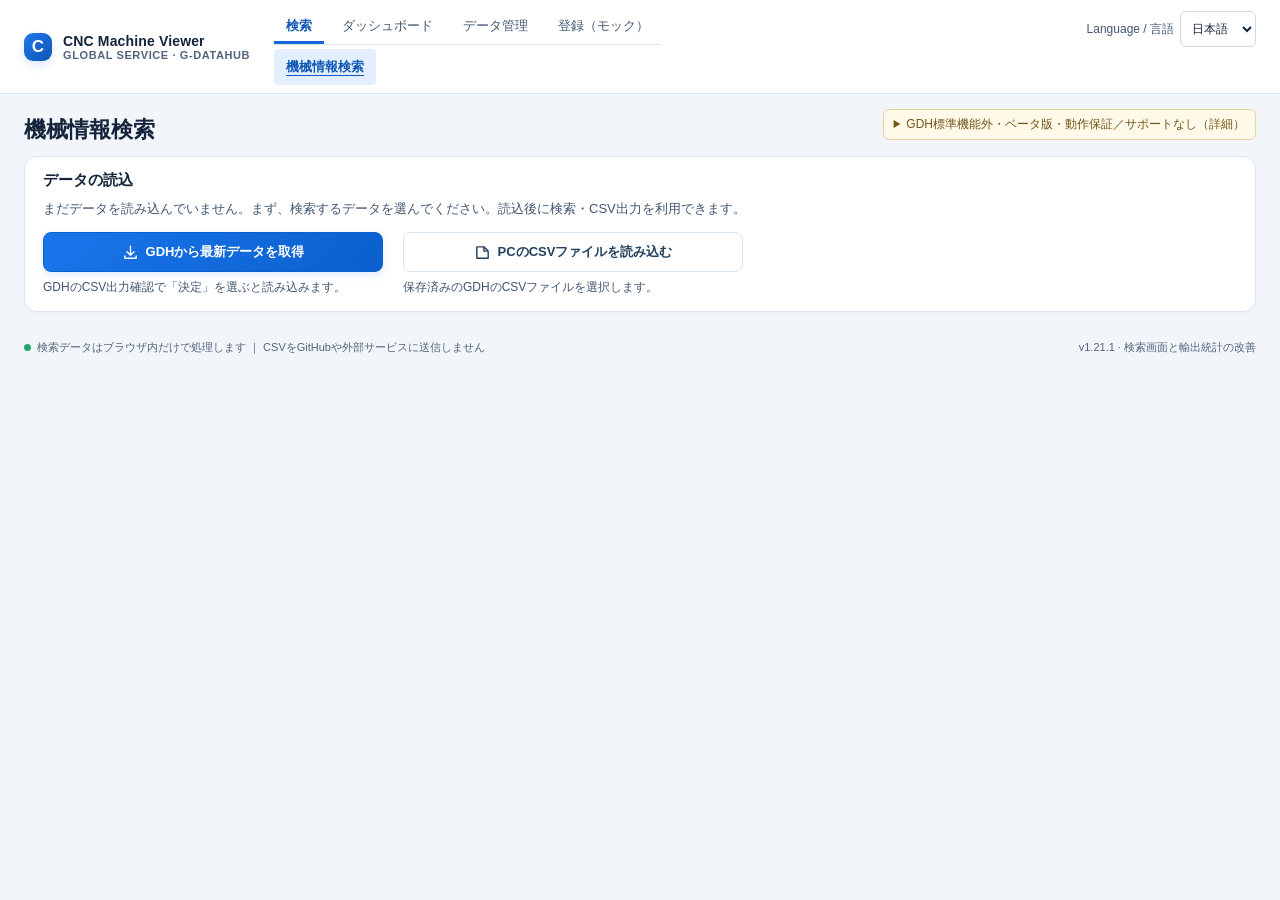
==== commit b9ebb963: "Compact search controls and chart machine shipments (v1.21.1)" ====
--- a/index.html
+++ b/index.html
@@ -51,7 +51,7 @@
 @media(max-width:600px){.fetch-area{width:100%}.actions{gap:8px}.actions .language-control{width:100%}.fixed-search .facet-card,html[lang=en] .fixed-search .facet-card{grid-template-columns:100px minmax(0,1fr)}.search-submit .searchBtns{width:100%}.search-submit .btn{flex:1}}
 
 .view-tabs{display:flex;gap:8px;flex-wrap:wrap;margin:12px 0}.view-tabs button{white-space:normal;max-width:100%;min-width:0}.view-tabs button[aria-selected=true]{background:#e8f1ff;border-color:#1768dc;color:#0e4da9}
-[hidden]{display:none!important}.dashboard-active main>.metrics,.dashboard-active .searchpanel,.dashboard-active .resultspanel{display:none}.dashboard-active .content.has-selection{display:block}.dashboard-active .detail{position:static;margin-top:14px}
+[hidden]{display:none!important}.dashboard-active .searchpanel,.dashboard-active .resultspanel{display:none}.dashboard-active .content.has-selection{display:block}.dashboard-active .detail{position:static;margin-top:14px}
 #dashboard{margin-bottom:14px}#dashboard h2{margin:12px 0;font-size:20px}.dash-meta{line-height:1.9;overflow-wrap:anywhere}.dash-note{padding:9px;background:#eaf2ff;border:1px solid #cfdef4;border-radius:6px;margin:9px 0}.dash-filters{display:flex;gap:12px;flex-wrap:wrap;align-items:end;padding:14px;margin:12px 0}.dash-filters label{display:flex;flex-direction:column;gap:5px;min-width:0}.dash-filters select{max-width:100%;min-width:140px;padding:8px;border:1px solid #cfdaea;border-radius:6px}.dash-filters label.dash-check{display:block}.dash-cards{display:grid;grid-template-columns:repeat(4,minmax(0,1fr));gap:12px}.dash-card{padding:15px;text-align:left;color:var(--ink);font:inherit}.dash-card strong{display:block;font-size:25px;color:var(--blue);margin:7px 0}.dash-card small{display:block;line-height:1.6;overflow-wrap:anywhere}.dash-charts{display:grid;grid-template-columns:repeat(3,minmax(0,1fr));gap:12px;margin:14px 0}.dash-chart{padding:14px;min-width:0}.dash-chart h3{font-size:15px;margin:0 0 9px}.dash-bar{display:block;position:relative;width:100%;border:0;border-bottom:1px solid #e5ebf4;background:#fff;padding:9px 5px 13px;text-align:left;overflow-wrap:anywhere;color:var(--ink)}.dash-bar:hover{background:#edf4ff}.dash-bar span{display:flex;gap:8px;justify-content:space-between;position:relative}.dash-bar i{display:block;height:5px;background:var(--blue);position:absolute;bottom:4px;left:5px;max-width:calc(100% - 10px)}.dash-empty{padding:20px;color:var(--muted)}.dash-state{line-height:1.8;margin:8px 0;overflow-wrap:anywhere}.dash-table{width:100%;min-width:760px;border-collapse:collapse;table-layout:fixed}.dash-table th,.dash-table td{text-align:left;padding:11px;border-bottom:1px solid var(--line);overflow-wrap:anywhere}.dash-table th{background:#f3f7fc}.dash-table tr:focus-visible{outline:3px solid #9ec6ff}.dash-table tbody tr{cursor:pointer}.dash-table tbody tr:hover{background:#edf4ff}.dash-table th:last-child{width:75px}#dashList{scroll-margin-top:12px}#dashList:focus{outline:2px solid #9ec6ff}
 @media(max-width:1000px){.dash-charts{grid-template-columns:1fr}.dash-cards{grid-template-columns:repeat(2,minmax(0,1fr))}}@media(max-width:480px){.dash-cards{grid-template-columns:1fr}.dash-filters{display:grid;grid-template-columns:minmax(0,1fr)}.dash-filters select{width:100%;min-width:0}.dash-meta{font-size:12px}}
 .blank-pop[hidden]{display:none!important}#referenceSearch{margin-top:16px;border-top:1px solid #e4ebf3;padding-top:12px}#referenceTitle{font-size:14px;color:#70521d}#referenceFields .facet-card{grid-column:auto;grid-row:auto}#referenceFields .facet-help{display:none}#referenceFields .facet-title label{white-space:normal;overflow-wrap:anywhere}#blankRates{overflow-x:auto}#blankRates td,#blankRates th{white-space:normal}
@@ -83,7 +83,34 @@
 @media(max-width:1100px){.topbar>.brand{display:none}}
 @media(max-width:700px){.topbar,.embedded .topbar{padding:10px 12px;gap:8px}.header-tools{order:0;justify-content:flex-end;width:100%}.menu-tree{order:1;flex:1 0 100%}.menu-tree button{padding:7px 10px}.language-control span{display:inline}main,.embedded main{padding:12px}.load-actions .fetch-area,.load-actions .file-area{width:100%}.data-load,.searchpanel{padding:12px}.fixed-search .facet-card,html[lang=en] .fixed-search .facet-card{grid-template-columns:100px minmax(0,1fr)}.metric:last-child{max-width:100%}.results-tools label{white-space:normal}}
 @media(prefers-reduced-motion:reduce){.spinner{animation:none}.btn{transition:none}}
-.registration-notice{padding:12px 16px;border:1px solid #d8ae31;background:#fff4cc;color:#583f00;border-radius:8px;font-weight:700}#registrationFrame{display:block;width:100%;height:100%;min-height:0;flex:1;border:1px solid #d8e3f0;border-radius:8px}.registration-active .app{height:100dvh;min-height:0;display:flex;flex-direction:column}.registration-active .topbar{flex-shrink:0}.registration-active main{flex:1;min-height:0;width:100%;display:flex;flex-direction:column;padding-bottom:12px}.registration-active .intro,.registration-active .registration-notice{flex-shrink:0}.registration-active #registrationView{flex:1;min-height:0;display:flex;flex-direction:column}.registration-active .registration-notice{margin:0 0 12px}.registration-active .footer{display:none}.registration-active #searchView,.registration-active #dashboard,.registration-active #dataLoad,.registration-active .beta-notice,.registration-active .metrics,.registration-active .content,.registration-active #status{display:none!important}
+.registration-notice{padding:12px 16px;border:1px solid #d8ae31;background:#fff4cc;color:#583f00;border-radius:8px;font-weight:700}#registrationFrame{display:block;width:100%;height:100%;min-height:0;flex:1;border:1px solid #d8e3f0;border-radius:8px}.registration-active .app{height:100dvh;min-height:0;display:flex;flex-direction:column}.registration-active .topbar{flex-shrink:0}.registration-active main{flex:1;min-height:0;width:100%;display:flex;flex-direction:column;padding-bottom:12px}.registration-active .page-overview,.registration-active .registration-notice{flex-shrink:0}.registration-active .header-summary{display:none}.registration-active #registrationView{flex:1;min-height:0;display:flex;flex-direction:column}.registration-active .registration-notice{margin:0 0 12px}.registration-active .footer{display:none}.registration-active #searchView,.registration-active #dashboard,.registration-active #dataLoad,.registration-active .beta-notice,.registration-active .metrics,.registration-active .content,.registration-active #status{display:none!important}
+
+/* Keep the dataset summary shared across search and dashboard. */
+.page-overview{display:flex;justify-content:space-between;align-items:flex-start;gap:8px 24px;margin-bottom:10px}
+.page-overview .intro{margin:0;padding-top:4px;min-width:0}
+.header-summary{min-width:0;max-width:min(100%,870px);margin-left:auto;display:flex;align-items:flex-end;flex-direction:column;gap:5px}
+.header-summary .beta-notice{position:relative;margin:0;padding:5px 10px;max-width:100%}
+.header-summary .beta-notice>div{position:absolute;z-index:20;right:0;top:calc(100% + 5px);width:min(460px,calc(100vw - 48px));padding:8px 12px;border:1px solid #e5d29b;border-radius:6px;background:#fff9e9;box-shadow:0 6px 18px #14243c20}
+.header-summary .metrics{justify-content:flex-end;margin:0;gap:3px 14px;padding:7px 10px;max-width:100%}
+.header-summary .metric{flex:0 1 auto;max-width:100%;padding:0;gap:5px;flex-wrap:wrap}
+.header-summary .metric:nth-child(3){flex-shrink:1;min-width:0}
+.header-summary .metric-file{max-width:100%;margin:0;overflow-wrap:anywhere}
+.header-summary .source-note{font-size:11px;text-align:right;padding:0}
+.load-heading{display:flex;align-items:center;justify-content:space-between;gap:8px}
+.load-heading #dataLoadTitle{margin:0}
+#loadEditor{margin-top:8px}
+.data-load:has(#loadEditor[hidden]){padding-block:5px}
+.dashboard-disclosure{margin:12px 0;padding:8px 12px}
+.dashboard-disclosure>summary{cursor:pointer;width:fit-content;padding:4px 0;font-weight:700;color:#24405f}
+.dashboard-disclosure>summary:focus-visible{outline:3px solid #1259b3;outline-offset:3px}
+.dashboard-disclosure>.dash-filters{margin:4px 0 0;padding:4px 0;border:0;box-shadow:none}
+@media(max-width:760px){.page-overview{flex-wrap:wrap}.header-summary .beta-notice>div{width:min(460px,calc(100vw - 28px))}}
+#salesCharts .dash-chart{min-width:0;overflow:auto}
+.shipment-chart-note{margin:0 0 12px;color:#52647c;font-size:12px}
+.shipment-plot{display:grid;grid-template-columns:repeat(var(--periods),minmax(46px,1fr));gap:6px;margin:0;padding:0 0 5px;list-style:none;overflow-x:auto}
+.shipment-plot li{display:grid;grid-template-rows:auto 104px auto;justify-items:center;align-items:end;gap:4px;font-size:11px;text-align:center}
+.shipment-plot i{width:68%;max-width:38px;border-radius:4px 4px 0 0;background:var(--blue)}
+.shipment-plot span{width:100%;border-top:1px solid #b9c8da;padding-top:5px;white-space:nowrap}
 </style>
 </head>
 <body>
@@ -97,12 +124,26 @@
  <div class="header-tools"><label class="language-control"><span>Language / 言語</span><select id="languageSelect" aria-label="Language / 言語"><option value="ja">日本語</option><option value="en">English</option></select></label><!-- extension-tools --></div>
 </header>
 <main>
- <section class="intro" aria-label="ページ概要">
- <h1>機械情報検索</h1>
+ <div class="page-overview">
+  <section class="intro" aria-label="ページ概要"><h1>機械情報検索</h1></section>
+  <div class="header-summary">
+ <details class="beta-notice"><summary data-ja="GDH標準機能外・ベータ版・動作保証／サポートなし（詳細）" data-en="Non-standard GDH tool · Beta · No warranty or support (details)">GDH標準機能外・ベータ版・動作保証／サポートなし（詳細）</summary><div><p id="betaStatement">本画面は個人が作成した拡張画面であり、GDHの標準機能ではありません。ベータ版のため、動作保証およびサポートは提供していません。</p><p id="betaContact">同様の拡張画面の独自制作をご希望の場合は、NC戦略 吉田までご相談ください。</p></div></details>
+ <section class="metrics" aria-label="データ概要" hidden>
+  <div class="metric"><div class="metric-label" data-ja="取込レコード数" data-en="Imported records">取込レコード数</div><div class="metric-value" id="totalCount">—<span>件</span></div></div>
+  <div class="metric"><div class="metric-label" data-ja="読込日時" data-en="Loaded at">読込日時</div><div class="metric-value" id="loadTime">未取得</div></div>
+  <div class="metric"><div class="metric-label" data-ja="検索元ファイル" data-en="Source file">検索元ファイル</div><div class="metric-file" id="filename">未読み込み</div><div class="metric-sub" id="fileMeta">GDH接続設定、またはCSVの選択が必要です</div></div>
+  <div class="metric"><div class="metric-label" data-ja="読込元" data-en="Source">読込元</div><div id="sourceKind" class="metric-file">—</div></div>
+  <p class="source-note" data-ja="読込日時は、このツールに読み込んだ日時です。GDH側のデータ更新日時は取得していません。" data-en="Loaded at is when this tool read the file. The GDH source update time is not available.">読込日時は、このツールに読み込んだ日時です。GDH側のデータ更新日時は取得していません。</p>
  </section>
+  </div>
+ </div>
  <section id="registrationView" hidden aria-label="NC・機械情報の登録モック"><p class="registration-notice" data-ja="開発中・モックアップのみ — GDH本番への登録・更新は行いません" data-en="Under development · Mockup only — no registration or updates to production GDH">開発中・モックアップのみ — GDH本番への登録・更新は行いません</p><iframe id="registrationFrame" title="NC・機械情報の登録（モックアップのみ）"></iframe></section>
  <section id="dataLoad" class="panel data-load" aria-labelledby="dataLoadTitle">
- <h2 id="dataLoadTitle" data-ja="データの読込" data-en="Load data">データの読込</h2>
+ <div class="load-heading">
+  <h2 id="dataLoadTitle" data-ja="データの読込" data-en="Load data">データの読込</h2>
+  <button id="toggleLoad" class="btn sm" type="button" aria-controls="loadEditor" aria-expanded="true" hidden>読込欄を折りたたむ</button>
+ </div>
+ <div id="loadEditor">
  <p id="loadPrompt" data-ja="まだデータを読み込んでいません。まず、検索するデータを選んでください。読込後に検索・CSV出力を利用できます。" data-en="No data loaded yet. Choose a source below to start searching and exporting results.">まだデータを読み込んでいません。まず、検索するデータを選んでください。読込後に検索・CSV出力を利用できます。</p>
  <div class="actions load-actions">
   <div class="fetch-area"><button id="fetchBtn" class="btn primary" title="GDHでCSV出力を確認して読み込みます"><svg viewBox="0 0 24 24"><path d="M12 3v13m-5-5 5 5 5-5M4 17v3h16v-3"/></svg>GDHから最新データを取得</button>
@@ -113,33 +154,31 @@
   <div class="file-area"><button id="fileBtn" class="btn"><svg viewBox="0 0 24 24"><path d="M4 4h10l6 6v10H4zM14 4v6h6"/></svg>PCのCSVファイルを読み込む</button><p class="load-guidance" data-ja="保存済みのGDHのCSVファイルを選択します。" data-en="Choose a GDH CSV file saved on this PC.">保存済みのGDHのCSVファイルを選択します。</p></div>
   <input id="csvFile" hidden type="file" accept=".csv,text/csv" aria-label="CSVファイル選択">
  </div>
+ </div>
  </section>
- <details class="beta-notice"><summary data-ja="GDH標準機能外・ベータ版・動作保証／サポートなし（詳細）" data-en="Non-standard GDH tool · Beta · No warranty or support (details)">GDH標準機能外・ベータ版・動作保証／サポートなし（詳細）</summary><div><p id="betaStatement">本画面は個人が作成した拡張画面であり、GDHの標準機能ではありません。ベータ版のため、動作保証およびサポートは提供していません。</p><p id="betaContact">同様の拡張画面の独自制作をご希望の場合は、NC戦略 吉田までご相談ください。</p></div></details>
 
  <div class="view-tabs" role="tablist" aria-label="表示 / View"><button id="searchTab" class="btn" role="tab" aria-selected="true" aria-controls="searchView">機械情報検索</button><button id="dashboardTab" class="btn" role="tab" aria-selected="false" aria-controls="dashboard" tabindex="-1">登録機械情報・確認対象</button></div>
  <section id="dashboard" role="tabpanel" aria-labelledby="dashboardTab" hidden>
   <div class="view-tabs" id="dashboardModes" role="tablist" aria-label="ダッシュボード"><button id="statsTab" type="button" class="btn" role="tab" aria-selected="true" aria-controls="dashboardStandard">機械統計</button><button id="qualityTab" type="button" class="btn" role="tab" aria-selected="false" aria-controls="dashboardStandard" tabindex="-1">データ保守</button><button id="salesTab" type="button" class="btn" role="tab" aria-selected="false" aria-controls="salesView" tabindex="-1">輸出</button></div><div id="dashboardStandard" role="tabpanel" aria-labelledby="statsTab"><h2 id="dashTitle"></h2><div id="dashMeta" class="dash-meta"></div><p id="dashNote" class="dash-note"></p>
+  <details id="dashFilterPanel" class="panel dashboard-disclosure" open>
+   <summary data-ja="集計条件" data-en="Dashboard filters">集計条件</summary>
   <form id="dashFilters" class="panel dash-filters"><label><span id="dashServiceLabel"></span><select id="dashService"></select></label><label><span id="dashCountryLabel"></span><select id="dashCountry"></select></label><label><span id="dashMakerLabel"></span><select id="dashMaker"></select></label><label><span id="dashExportLabel"></span><select id="dashExport"></select></label><label><span id="dashEndUserLabel"></span><select id="dashEndUser"></select></label><label><span id="dashContractLabel"></span><select id="dashContract"></select></label><label data-quality-control><span id="dashMissingLabel"></span><select id="dashMissing"></select></label><label data-quality-control class="dash-check"><input type="checkbox" id="dashRepeat"><span id="dashRepeatLabel"></span></label><button id="dashApply" type="submit" class="btn primary"></button><button id="dashClear" type="button" class="btn"></button></form>
+  </details>
   <div id="dashState" class="dash-state" role="status" aria-live="polite"></div><div id="dashApplied" class="dash-state"></div>
   <div id="qualitySummary" class="dash-cards"></div><p id="qualityRule" class="dash-note" hidden></p><div id="dashCards" class="dash-cards"></div><div id="dashCharts" class="dash-charts"></div>
   <section id="dashList" class="panel" tabindex="-1"><div class="resultshead"><h3 id="dashListTitle"></h3><label><span id="dashSortLabel"></span> <select id="dashSort"><option value="original"></option><option value="nc"></option></select></label></div><div class="tablewrap"><table class="dash-table"><thead id="dashHead"></thead><tbody id="dashBody"></tbody></table></div><div class="tablebottom"><span id="dashPageInfo"></span><div class="paging"><button id="dashPrev" type="button"></button><span id="dashPage"></span><button id="dashNext" type="button"></button></div></div></section>
   </div>
   <section id="salesView" role="tabpanel" aria-labelledby="salesTab" hidden>
    <h2 id="salesTitle"></h2><div id="salesMeta" class="dash-meta"></div><p id="salesNote" class="dash-note"></p>
+  <details id="salesFilterPanel" class="panel dashboard-disclosure" open>
+   <summary data-ja="集計条件" data-en="Dashboard filters">集計条件</summary>
    <form id="salesFilters" class="panel dash-filters"><div id="salesAvailable" class="dash-filters"></div><div id="salesUnavailable" class="dash-filters"></div><button id="salesApply" type="submit" class="btn primary"></button><button id="salesClear" type="button" class="btn"></button></form>
+  </details>
    <div id="salesState" class="dash-state" role="status" aria-live="polite"></div><div id="salesApplied" class="dash-state"></div>
    <div id="salesCards" class="dash-cards"></div><div id="salesCharts" class="dash-charts"></div>
    <p id="salesRule" class="dash-note"></p><div id="salesSummary" class="dash-cards"></div>
    <section id="salesList" class="panel" tabindex="-1"><div class="resultshead"><h3 id="salesListTitle"></h3><label><span id="salesSortLabel"></span> <select id="salesSort"><option value="original"></option><option value="serial"></option></select></label></div><div class="tablewrap"><table class="dash-table"><thead id="salesHead"></thead><tbody id="salesBody"></tbody></table></div><div class="tablebottom"><span id="salesPageInfo"></span><div class="paging"><button id="salesPrev" type="button"></button><span id="salesPage"></span><button id="salesNext" type="button"></button></div></div></section>
   </section>
- </section>
- <section class="metrics" aria-label="データ概要" hidden>
-  <div class="metric"><div class="metric-label">取込レコード数</div><div class="metric-value" id="totalCount">—<span>件</span></div></div>
-  <div class="metric"><div class="metric-label">検索結果</div><div class="metric-value" id="matchedCount">—<span>件</span></div></div>
-  <div class="metric"><div class="metric-label">読込日時</div><div class="metric-value" id="loadTime" style="font-size:16px;margin-top:5px">未取得</div></div>
-  <div class="metric"><div class="metric-label">検索元ファイル</div><div class="metric-file" id="filename">未読み込み</div><div class="metric-sub" id="fileMeta">GDH接続設定、またはCSVの選択が必要です</div></div>
-  <div class="metric"><div class="metric-label" data-ja="読込元" data-en="Source">読込元</div><div id="sourceKind" class="metric-file">—</div></div>
-  <p class="source-note" data-ja="読込日時は、このツールに読み込んだ日時です。GDH側のデータ更新日時は取得していません。" data-en="Loaded at is when this tool read the file. The GDH source update time is not available.">読込日時は、このツールに読み込んだ日時です。GDH側のデータ更新日時は取得していません。</p>
  </section>
  <section id="searchView" role="tabpanel" aria-labelledby="searchTab" class="panel searchpanel" aria-label="検索条件" hidden>
   <div class="search-heading"><div><h2>機械を検索</h2><p>入力した条件をすべて満たす機械を探します。同じ項目に複数指定すると「いずれか（OR）」です。</p></div><div class="search-top-actions"><span id="facetCount" class="facet-count">条件なし</span><button id="toggleFilters" type="button" class="btn sm" aria-expanded="true" aria-controls="searchEditor">条件を折りたたむ</button></div></div>
@@ -162,7 +201,7 @@
   </section>
   <aside class="panel detail"><div class="detail-head"><h2>選択レコード詳細</h2><button id="closeDetail" type="button" class="btn sm">閉じる</button></div><div id="detailBody" class="detail-body"><div class="detail-placeholder"><div>▤</div>検索結果の行を選択すると、<br>機械情報の詳細を表示します。</div></div></aside>
  </div>
- <footer class="footer"><div><span class="offline">検索データはブラウザ内だけで処理します</span> ｜ CSVをGitHubや外部サービスに送信しません</div><div>v1.21.0 · 別タブ表示 / NC・機械情報登録モック</div></footer>
+ <footer class="footer"><div><span class="offline">検索データはブラウザ内だけで処理します</span> ｜ CSVをGitHubや外部サービスに送信しません</div><div>v1.21.1 · 検索画面と輸出統計の改善</div></footer>
 </main>
 </div>
 <script id="worker-source" type="text/plain">
@@ -301,12 +340,12 @@
  return {multiColumns,ncCounts};
 }
 function duplicateMeta(index){const multiColumns=duplicateState.multiColumns[index]||[],ncRows=duplicateState.ncCounts[index]||0;return {duplicate:multiColumns.length>0||ncRows>1,multiColumns,ncRows};}
-function outputPage(page,pageSize){
+function outputPage(page,pageSize,collapseFilters=false){
  const maxPage=Math.max(1,Math.ceil(resultIndexes.length/pageSize));
  const target=Math.min(Math.max(1,page),maxPage);
  const start=(target-1)*pageSize;
  const arr=resultIndexes.slice(start,start+pageSize).map(index=>({index,values:rows[index],score:rowScores.get(index)??null,...duplicateMeta(index)}));
- postMessage({type:'page',page:target,total:resultIndexes.length,totalPages:maxPage,entries:arr,start,pageSize,headings,query:lastQuery});
+ postMessage({type:'page',page:target,total:resultIndexes.length,totalPages:maxPage,entries:arr,start,pageSize,headings,query:lastQuery,collapseFilters});
 }
 function parseQuery(query, defaultJoin='AND'){
  const tokens=[];let i=0;
@@ -407,7 +446,7 @@
   });
  });
 }
-function runSearch(query,selected,mode,sort,page,pageSize,join='AND',filters=[],duplicatesOnly=false){
+function runSearch(query,selected,mode,sort,page,pageSize,join='AND',filters=[],duplicatesOnly=false,collapseFilters=false){
  if(!rows.length){postMessage({type:'error',message:'検索元CSVが読み込まれていません。'});return;}
  // Parse before changing results: invalid expressions preserve the last successful search.
  const plan=parseQuery(query,join), terms=plan.terms,compiled=compileFilters(filters);
@@ -441,7 +480,7 @@
  else if(sort==='relevance' && terms.length>0)result.sort((a,b)=>(rowScores.get(b)??0)-(rowScores.get(a)??0)||a-b);
  // File order remains stable when no sorting is needed.
  resultIndexes=result;currentSort=sort;lastQuery=query;lastColumn=selected;lastMode=mode;
- outputPage(page,pageSize);
+ outputPage(page,pageSize,collapseFilters);
 }
 
 // Whole trimmed cells only: dashboard semantics are independent of search.
@@ -465,11 +504,13 @@
  dashboardCache={exact,variant,variantMaps,columns,missing,repeat,choices:Object.fromEntries(Object.entries(choices).map(([key,set])=>[key,[...set].sort()]))};
  return dashboardCache;
 }
+const dashboardRankLimit=10;
 function dashboardGroup(counts,blank,total){
  if(!total)return [];
  const values=[...counts].sort((a,b)=>b[1]-a[1]||(a[0]<b[0]?-1:a[0]>b[0]?1:0));
- const groups=values.slice(0,5).map(([value,count])=>({kind:'value',value,count}));
- if(values.length>5)groups.push({kind:'other',values:values.slice(5).map(x=>x[0]),count:values.slice(5).reduce((n,x)=>n+x[1],0)});
+ const groups=values.slice(0,dashboardRankLimit).map(([value,count])=>({kind:'value',value,count}));
+ const remaining=values.slice(dashboardRankLimit);
+ if(remaining.length)groups.push({kind:'other',values:remaining.map(x=>x[0]),count:remaining.reduce((n,x)=>n+x[1],0)});
  if(blank>0)groups.push({kind:'blank',count:blank});return groups;
 }
 function runDashboard(m){
@@ -503,7 +544,7 @@
 
 // Sales reviews source rows only. No export/installation/company-role mapping is inferred.
 let salesCache=null,salesIndexes=[],salesResult=null;
-const salesFields={serial:['工作機械シリアル番号','機械シリアル番号','機械シリアル'],maker:['機械メーカー','機械メーカ'],model:['工作機械モデル番号'],country:['輸入国'],exportCountry:['輸出国'],shipment:['機械出荷日'],installation:['設置日'],sale:['販売日'],endUser:['エンドユーザー','エンドユーザ'],contract:['契約番号'],contractType:['契約タイプ'],contractStart:['契約開始日'],contractEnd:['契約終了日'],contractMonths:['契約期間（月）']};
+const salesFields={serial:['工作機械シリアル番号','機械シリアル番号','機械シリアル'],maker:['機械メーカー','機械メーカ'],model:['工作機械モデル番号'],country:['輸入国'],exportCountry:['輸出国'],shipment:['機械出荷日'],endUser:['エンドユーザー','エンドユーザ'],contract:['契約番号'],contractType:['契約タイプ'],contractStart:['契約開始日'],contractEnd:['契約終了日'],contractMonths:['契約期間（月）']};
 const salesFilterKeys=['country','maker','model'];
 // Split only before the next country code; commas within names remain intact.
 function salesCountries(value){
@@ -513,13 +554,10 @@
  });
 }
 function salesDate(row,columns){
- for(const key of ['contractStart','shipment','installation','sale']){
-  const text=columns[key]>=0?cap(row[columns[key]]).normalize('NFKC'):'';
-  const valid=/^\d{4}[-/年]\d{1,2}[-/月]\d{1,2}日?(?:[ T](?:[01]\d|2[0-3]):[0-5]\d(?::[0-5]\d(?:\.\d+)?)?(?:Z|[+-](?:[01]\d|2[0-3]):[0-5]\d)?)?$/.test(text);
-  const value=valid?dateValue(text):null;
-  if(value!==null)return {value,source:key};
- }
- return {value:null,source:null};
+ const text=columns.shipment>=0?cap(row[columns.shipment]).normalize('NFKC'):'';
+ const valid=/^\d{4}[-/年]\d{1,2}[-/月]\d{1,2}日?(?:[ T](?:[01]\d|2[0-3]):[0-5]\d(?::[0-5]\d(?:\.\d+)?)?(?:Z|[+-](?:[01]\d|2[0-3]):[0-5]\d)?)?$/.test(text);
+ const value=valid?dateValue(text):null;
+ return {value,source:value===null?null:'shipment'};
 }
 function salesDateText(value){const s=String(value).padStart(8,'0');return s.slice(0,4)+'-'+s.slice(4,6)+'-'+s.slice(6);}
 function salesData(){
@@ -533,7 +571,7 @@
  const {columns,choices}=salesData(),filters=m.filters||{};
  // Unsupported filters must never be silently ignored.
  for(const [key,f] of Object.entries(filters)){
-  if(['from','to'].includes(key)){if(typeof f!=='string'||f&&dateValue(f)===null)throw Error('Invalid representative date');continue;}
+  if(['from','to'].includes(key)){if(typeof f!=='string'||f&&(columns.shipment<0||dateValue(f)===null))throw Error('Invalid machine shipment date');continue;}
   if(!salesFilterKeys.includes(key)||!f||!['all','blank','value'].includes(f.kind)||f.kind==='value'&&typeof f.value!=='string'||f.kind!=='all'&&columns[key]<0)throw Error('Sales filter unavailable');
  }
  if(!['original','serial'].includes(m.sort)||m.sort==='serial'&&columns.serial<0)throw Error('Sales sort unavailable');
@@ -550,7 +588,7 @@
   if(columns.endUser>=0&&!cap(row[columns.endUser]))result.push(i);
  }
  if(m.sort==='serial')result.sort((a,b)=>{const x=cap(rows[a][columns.serial]),y=cap(rows[b][columns.serial]);return x<y?-1:x>y?1:a-b;});
- salesIndexes=result;salesResult={columns,choices,headings,filters,sort:m.sort,loaded:rows.length,filtered,noDate,groups:Object.fromEntries(Object.entries(groups).map(([key,map])=>[key,[...map].sort(([a],[b])=>a.localeCompare(b)).map(([value,count])=>({value,count}))])),total:result.length,reviewAvailable:columns.endUser>=0};
+ salesIndexes=result;salesResult={columns,choices,headings,filters,sort:m.sort,loaded:rows.length,filtered,noDate,groups:Object.fromEntries(Object.entries(groups).map(([key,map])=>[key,[...map].sort(([a,ac],[b,bc])=>bc-ac||a.localeCompare(b)).slice(0,dashboardRankLimit).map(([value,count])=>({value,count}))])),total:result.length,reviewAvailable:columns.endUser>=0};
  outputSalesPage(m);
 }
 function outputSalesPage(m){
@@ -604,7 +642,7 @@
   else if(m.type==='dashboard-page')outputDashboardPage(m);
   else if(m.type==='dashboard-row'&&m.datasetVersion===datasetVersion&&rows[m.index])postMessage({type:'dashboard-row',datasetVersion,requestId:m.requestId,index:m.index,values:rows[m.index],headings});
   else if(m.type==='export-results')exportResultsCSV();
-  else if(m.type==='search')runSearch(m.query||'',m.column||'all',m.mode||'fuzzy',m.sort||'relevance',m.page||1,m.pageSize||20,m.join||'AND',m.filters||[],m.duplicatesOnly===true);
+  else if(m.type==='search')runSearch(m.query||'',m.column||'all',m.mode||'fuzzy',m.sort||'relevance',m.page||1,m.pageSize||20,m.join||'AND',m.filters||[],m.duplicatesOnly===true,m.collapseFilters===true);
   else if(m.type==='candidates')candidateOptions(m.column,m.query||'',m.requestId);
   else if(m.type==='page-request')outputPage(m.page||1,m.pageSize||20);
   else if(m.type==='row-request' && rows[m.index])postMessage({type:'row',index:m.index,values:rows[m.index],headings,score:rowScores.get(m.index)??null,...duplicateMeta(m.index)});
@@ -636,7 +674,7 @@
  '条件なし':'No filters','条件なし：すべての機械':'No filters: all machines','条件なし：すべての機械を表示':'No filters: showing all machines','重複のみ':'Duplicates only','重複ありのみ':'Duplicates only','重複あり':'Duplicate data','空欄':'Blank','完全一致':'Exact match','前方一致':'Starts with','部分一致':'Contains','表記揺れを吸収':'Name variations','完全一致：':'Exact: ','前方一致：':'Starts with: ','含む：':'Contains: ','元の表記：':'Original: ','元のCSV値':'Original CSV value','原本データ':'Source data',' · 類似候補':' · Similar suggestion','入力語をOR条件に追加':'Add another OR term','候補を選択してください。':'Choose a suggestion.',
  '会社名の一部を入力。表記揺れも検索できます':'Type part of a company name; variations are supported','番号の一部、または番号全体を入力':'Enter all or part of the serial number','全半角・かな・空白・(株)等を吸収。候補を選ぶと元の表記で完全一致。':'Normalizes character width, kana, spaces and company abbreviations. Selecting a suggestion matches its original spelling.','ハイフンを保持して検索します。':'Hyphens are kept when matching serial numbers.','このCSVではすべて空欄です。':'This column is empty in the CSV.','候補はありません。入力した語で表記揺れ検索できます。':'No suggestions. You can search name variations using the entered term.','候補がありません。別の語でお試しください。':'No suggestions. Try another term.','このCSVに対応する列がありません。':'This column is missing from the CSV.',
  '条件を変更しました。「この条件で検索」で反映します。':'Filters changed. Select Search to apply them.','検索データがまだありません':'No data loaded','GDHと接続するか、CSVを読み込んでください。':'Connect to GDH or open a CSV file.','一致する機械情報がありません':'No matching machines','入力内容や選択条件を変更してください。表記揺れはエンドユーザー欄で検索できます。':'Change the filters. Use the End user field to search name variations.','レコード詳細を表示':'Show record details','検索結果の行を選択すると、':'Select a result row','機械情報の詳細を表示します。':'to view all record details.','機械情報':'Machine information','表示内容は元CSVの値です。':'Values are shown as stored in the CSV.','カンマで連結された値を個別表示しています。項目間の対応関係は推定しません。':'Comma-separated values are shown individually. Relationships between fields are not inferred.','複数値を含むセル、または同一NCシリアルの複数行があります':'Contains multiple values or shares an NC serial with another row',
- '検索データはブラウザ内だけで処理します':'Search data is processed only in your browser','CSVをGitHubや外部サービスに送信しません':'CSV data is not uploaded to GitHub or other services','v1.21.0 · 別タブ表示 / NC・機械情報登録モック':'v1.20.15 · Multi-value search / Duplicate indicators · GDH setup required',
+ '検索データはブラウザ内だけで処理します':'Search data is processed only in your browser','CSVをGitHubや外部サービスに送信しません':'CSV data is not uploaded to GitHub or other services','v1.21.1 · 検索画面と輸出統計の改善':'v1.21.1 · Search and export dashboard improvements',
  '「GDHから最新データを取得」または「PCのCSVファイルを読み込む」で検索データを読み込んでください。検索候補はCSVから毎回作成します。':'Use Get data from GDH or Open CSV from this PC to load records. Suggestions are rebuilt from the CSV.',
  'GDH接続設定、またはCSVの選択が必要です':'Connect to GDH or select a CSV file','CSVファイル選択':'Select a CSV file','先頭ページ':'First page','前ページ':'Previous page','次ページ':'Next page','最終ページ':'Last page',
  '検索しています…':'Searching…','結果を読み込んでいます…':'Loading results…','CSV形式のファイルを指定してください。':'Choose a CSV file.','CSVを解析しています。大容量ファイルでは少し時間がかかります。':'Reading CSV. Large files may take a moment.','CSVファイルを読み込み、検索用データを準備しています…':'Loading CSV and preparing search data…','検索処理でエラーが発生しました。ページを再読み込みしてCSVを開き直してください。':'Search failed. Reload the page and open the CSV again.','GDHから機械情報CSVを取得しています…':'Retrieving the machine CSV from GDH…','GDH上で拡張ツールを開いてご利用ください。PCに保存したCSVファイルも読み込めます。':'Open this tool from GDH to retrieve data. You can also open a CSV file saved on this PC.','GDH連携アダプターがCSV Blobを返していません。':'The GDH adapter did not return a CSV Blob.','空のCSVファイルが返されました。':'An empty CSV file was returned.','GDHとの接続がタイムアウトしました。':'The connection to GDH timed out.','GDHからCSVデータを受け取れませんでした。':'No CSV data was received from GDH.','CSV取得中です。完了までお待ちください。':'CSV retrieval is in progress. Please wait.',
@@ -687,6 +725,22 @@
  return escaped||'—';
 }
 let fetchingFromGdh=false,exportingResults=false,searchPending=false,pendingSource='local',loadedSource='local';
+function setLoadEditor(open){
+ const editor=$('loadEditor'),toggle=$('toggleLoad');
+ const restoreFocus=!open&&editor.contains(document.activeElement);
+ editor.hidden=!open;
+ toggle.setAttribute('aria-expanded',String(open));
+ toggle.textContent=open?d('読込欄を折りたたむ','Collapse data loading'):d('再読込・CSVを選択','Reload data / choose CSV');
+ if(restoreFocus)toggle.focus();
+}
+$('toggleLoad').onclick=()=>setLoadEditor($('loadEditor').hidden);
+function collapseSearchEditor(){
+ const editor=$('searchEditor'),restoreFocus=editor.contains(document.activeElement);
+ editor.hidden=true;
+ updateSearchDisclosure();
+ if(restoreFocus)$('toggleFilters').focus();
+}
+
 function updateSearchDisclosure(){
  const collapsed=$('searchEditor').hidden;
  $('toggleFilters').setAttribute('aria-expanded',String(!collapsed));
@@ -695,7 +749,7 @@
 }
 function updateLoadState(){
  for(const selector of ['.metrics','#searchView','.resultspanel'])document.querySelector(selector).hidden=!current.loaded;
- $('loadPrompt').hidden=current.loaded;$('dataLoad').setAttribute('aria-busy',String(current.busy));
+ $('loadPrompt').hidden=current.loaded;$('toggleLoad').hidden=!current.loaded;$('dataLoad').setAttribute('aria-busy',String(current.busy));
  for(const id of ['resetBtn','sortOrder','pageSize'])$(id).disabled=current.busy||!current.loaded;
 }
 function updateExportButton(){
@@ -708,7 +762,7 @@
 function status(message,style='',target=fetchingFromGdh?'fetchStatus':'status'){if(style==='err'&&current.loaded&&(/CSV|GDH/.test(message)))dashboardFailure();const el=$(target);el.className='statusline show '+style;lastStatus={message,style,target};el.innerHTML=localizeMarkup(message);}
 function clearStatus(){lastStatus=null;for(const id of ['status','fetchStatus']){const el=$(id);el.className='statusline';el.textContent='';}}
 function setBusy(value){current.busy=value;updateExportButton();updateLoadState();if(typeof dashboardState!=='undefined'){renderDashboardState();renderSalesState();}$('fetchBtn').disabled=value;$('fileBtn').disabled=value;$('searchBtn').disabled=value||!current.loaded;}
-function requestSearch(page=1){if(!current.loaded || current.busy)return;const pending=pendingChoice();if(pending){status(escapeHTML(pending.label)+'は候補から選択してください。','err');pending.input.focus();return;}searchPending=true;updateExportButton();const query=$('keyword').value;status('<span class="spinner"></span>検索しています…');worker.postMessage({type:'search',query,duplicatesOnly:$('duplicatesOnly').checked,filters:collectFilters(),join:$('queryJoin').value,column:$('columnSelect').value,mode:document.querySelector('input[name="searchMode"]:checked').value,sort:$('sortOrder').value,page,pageSize:current.pageSize});}
+function requestSearch(page=1,collapseFilters=false){if(!current.loaded || current.busy)return;const pending=pendingChoice();if(pending){status(escapeHTML(pending.label)+'は候補から選択してください。','err');pending.input.focus();return;}searchPending=true;updateExportButton();const query=$('keyword').value;status('<span class="spinner"></span>検索しています…');worker.postMessage({type:'search',query,duplicatesOnly:$('duplicatesOnly').checked,filters:collectFilters(),join:$('queryJoin').value,column:$('columnSelect').value,mode:document.querySelector('input[name="searchMode"]:checked').value,sort:$('sortOrder').value,page,pageSize:current.pageSize,collapseFilters});}
 function requestPage(page){if(!current.loaded || current.busy)return;status('<span class="spinner"></span>結果を読み込んでいます…');worker.postMessage({type:'page-request',page,pageSize:current.pageSize});}
 function loadFile(file){if(!file){setBusy(false);return;}if(!/\.csv$/i.test(file.name||'')){setBusy(false);status('CSV形式のファイルを指定してください。','err');return;}
  pendingSource=fetchingFromGdh?'gdh':'local';setBusy(true);status('<span class="spinner"></span>CSVを解析しています。大容量ファイルでは少し時間がかかります。');worker.postMessage({type:'load',file});}
@@ -727,7 +781,7 @@
  document.querySelectorAll('#resultsBody tr[data-index]').forEach(tr=>tr.classList.toggle('selected',Number(tr.dataset.index)===record.index));
 }
 function renderPage(m){const preserveDraft=filtersDirty&&!searchPending;searchPending=false;if(!preserveDraft)filtersDirty=false;lastPageMessage=m;clearStatus();current.query=m.query||'';const summary=$('searchSummary');if(summary)summary.textContent=preserveDraft?tr('条件を変更しました。「この条件で検索」で反映します。'):filterDescription()+'：'+recordCount(m.total);current.total=m.total;current.totalPages=m.totalPages;current.page=m.page;current.lastEntries=m.entries;
- $('matchedCount').innerHTML=`${formatNum(m.total)}<span>${uiLanguage==='en'?'records':'件'}</span>`;$('resultTitle').textContent=recordCount(m.total);
+ $('resultTitle').textContent=recordCount(m.total);
  const tbody=$('resultsBody');
  if(!m.entries.length){tbody.innerHTML=localizeMarkup('<tr><td colspan="7"><div class="empty"><div class="empty-icon">⌕</div><strong>一致する機械情報がありません</strong>入力内容や選択条件を変更してください。表記揺れはエンドユーザー欄で検索できます。</div></td></tr>');}
  else{
@@ -746,10 +800,13 @@
  if(m.type==='progress')status('<span class="spinner"></span>'+escapeHTML(m.message));
  else if(m.type==='loaded'){lastMetadata=m;loadedSource=pendingSource;$('searchEditor').hidden=false;$('fetchHelp').hidden=true;
    current.loaded=true;current.headings=m.headings;current.selected=null;current.query='';$('keyword').value='';setBusy(false);updateSelect(m.headings);initFacets(m.facets);filtersDirty=false;searchPending=false;$('columnSelect').value='all';$('queryJoin').value='AND';$('sortOrder').value='original';$('pageSize').value='20';current.pageSize=20;document.querySelector('input[name="searchMode"][value="fuzzy"]').checked=true;
-   renderMetadata(m);
+   renderMetadata(m);setLoadEditor(false);
    status(`${formatNum(m.count)}件のCSV読込が完了しました。検索できます。`,'ok');fetchingFromGdh=false;setTimeout(()=>{if($('status').classList.contains('ok')||$('fetchStatus').classList.contains('ok'))clearStatus()},7000);
  }
- else if(m.type==='page')renderPage(m);
+ else if(m.type==='page'){
+  renderPage(m);
+  if(m.collapseFilters)collapseSearchEditor();
+ }
  else if(m.type==='export-results'){exportingResults=false;const blob=new Blob([m.csv],{type:'text/csv;charset=utf-8'}),url=URL.createObjectURL(blob),a=document.createElement('a');a.href=url;a.download='GDH_search_results_'+new Date().toISOString().replace(/[:.]/g,'-')+'.csv';document.body.appendChild(a);a.click();a.remove();setTimeout(()=>URL.revokeObjectURL(url),20000);updateExportButton();}
  else if(m.type==='row'&&!dashboardState.active)showDetail(m);
  else if(m.type==='candidates')renderCandidates(m);
@@ -831,7 +888,7 @@
   f.input.onkeydown=e=>{
    const buttons=f.options?Array.from(f.options.querySelectorAll('button')):[];
    if((e.key==='ArrowDown'||e.key==='ArrowUp')&&buttons.length){e.preventDefault();f.suppressOpen=false;showOptions(f);f.active=(f.active+(e.key==='ArrowDown'?1:-1)+buttons.length)%buttons.length;buttons.forEach((b,i)=>b.setAttribute('aria-selected',String(i===f.active)));f.input.setAttribute('aria-activedescendant',buttons[f.active].id);buttons[f.active].scrollIntoView({block:'nearest'});}
-   else if(e.key==='Enter'){e.preventDefault();if(f.active>=0&&buttons[f.active])buttons[f.active].click();else if(['name','text'].includes(kind)){addQuery(f);requestSearch();}else{showOptions(f);setFacetNote(f,'候補を選択してください。');}}
+   else if(e.key==='Enter'){e.preventDefault();if(f.active>=0&&buttons[f.active])buttons[f.active].click();else if(['name','text'].includes(kind)){addQuery(f);requestSearch(1,true);}else{showOptions(f);setFacetNote(f,'候補を選択してください。');}}
    else if(e.key==='Escape'){e.stopPropagation();hideOptions(f);}
   };
  }
@@ -874,7 +931,7 @@
  }catch(e){setBusy(false);status('GDH CSV取得に失敗しました：'+escapeHTML(e.message||String(e)),'err');fetchingFromGdh=false;}
 });
 $('exportResults').addEventListener('click',()=>{if($('exportResults').disabled)return;exportingResults=true;updateExportButton();worker.postMessage({type:'export-results'});});
-$('searchBtn').addEventListener('click',()=>requestSearch());
+$('searchBtn').addEventListener('click',()=>requestSearch(1,true));
 $('keyword').addEventListener('keydown',e=>{if(e.key==='Enter')requestSearch();});
 $('resetBtn').addEventListener('click',()=>{clearFacetValues();$('keyword').value='';$('columnSelect').value='all';$('queryJoin').value='AND';document.querySelector('input[name="searchMode"][value="fuzzy"]').checked=true;requestSearch();});
 $('queryJoin').addEventListener('change',()=>requestSearch());
@@ -894,7 +951,7 @@
 function applyLanguage(){
  const dirty=filtersDirty,savedStatus=lastStatus,detail=lastDetailRecord;
  document.documentElement.lang=uiLanguage;document.title=uiLanguage==='en'?'Machine search | G-DataHub':'機械情報検索 | G-DataHub';$('languageSelect').value=uiLanguage;
- const labels=[['#exportResults','検索結果をCSV出力'],['#fetchDuration','データ取得には通常30秒〜1分かかります。'],['#fetchFallback','5分以上動きがない場合は、GDHからCSVを手動でダウンロードし、「PCのCSVファイルを読み込む」で読み込んでください。'],['#betaStatement','本画面は個人が作成した拡張画面であり、GDHの標準機能ではありません。ベータ版のため、動作保証およびサポートは提供していません。'],['#betaContact','同様の拡張画面の独自制作をご希望の場合は、NC戦略 吉田までご相談ください。'],['.top-right .pill','ローカル処理 / サーバー送信なし'],['.intro h1','機械情報検索'],['#fetchBtn','GDHから最新データを取得'],['#fileBtn','PCのCSVファイルを読み込む'],['.metric:nth-child(1) .metric-label','取込レコード数'],['.metric:nth-child(2) .metric-label','検索結果'],['.metric:nth-child(3) .metric-label','読込日時'],['.metric:nth-child(4) .metric-label','検索元ファイル'],['.search-heading h2','機械を検索'],['#resetBtn','条件をクリア'],['#searchBtn','この条件で検索'],['.advanced-toggle','詳細条件'],['#duplicatesOnlyControl','重複ありのみ表示'],['.resultshead h2','検索結果'],['label[for=sortOrder]','並び順'],['label[for=pageSize]','表示数'],['.detail-head h2','選択レコード詳細'],['#closeDetail','閉じる'],['.offline','検索データはブラウザ内だけで処理します'],['.footer>div:last-child','v1.21.0 · 別タブ表示 / NC・機械情報登録モック']];
+ const labels=[['#exportResults','検索結果をCSV出力'],['#fetchDuration','データ取得には通常30秒〜1分かかります。'],['#fetchFallback','5分以上動きがない場合は、GDHからCSVを手動でダウンロードし、「PCのCSVファイルを読み込む」で読み込んでください。'],['#betaStatement','本画面は個人が作成した拡張画面であり、GDHの標準機能ではありません。ベータ版のため、動作保証およびサポートは提供していません。'],['#betaContact','同様の拡張画面の独自制作をご希望の場合は、NC戦略 吉田までご相談ください。'],['.top-right .pill','ローカル処理 / サーバー送信なし'],['.intro h1','機械情報検索'],['#fetchBtn','GDHから最新データを取得'],['#fileBtn','PCのCSVファイルを読み込む'],['.search-heading h2','機械を検索'],['#resetBtn','条件をクリア'],['#searchBtn','この条件で検索'],['.advanced-toggle','詳細条件'],['#duplicatesOnlyControl','重複ありのみ表示'],['.resultshead h2','検索結果'],['label[for=sortOrder]','並び順'],['label[for=pageSize]','表示数'],['.detail-head h2','選択レコード詳細'],['#closeDetail','閉じる'],['.offline','検索データはブラウザ内だけで処理します'],['.footer>div:last-child','v1.21.1 · 検索画面と輸出統計の改善']];
  for(const [selector,text] of labels)setUiLabel(document.querySelector(selector),text);
  const footer=document.querySelector('.footer>div:first-child');const tail=Array.from(footer.childNodes).find(n=>n.nodeType===3&&n.textContent.includes('｜'));if(tail)tail.textContent=' ｜ '+tr('CSVをGitHubや外部サービスに送信しません');
  const attrs=[['.nav','aria-label','メインメニュー'],['.intro','aria-label','ページ概要'],['.metrics','aria-label','データ概要'],['.searchpanel','aria-label','検索条件'],['#fetchBtn','title','GDHでCSV出力を確認して読み込みます'],['#csvFile','aria-label','CSVファイル選択'],['#firstPage','aria-label','先頭ページ'],['#prevPage','aria-label','前ページ'],['#nextPage','aria-label','次ページ'],['#lastPage','aria-label','最終ページ']];for(const [selector,key,text] of attrs)document.querySelector(selector)?.setAttribute(key,tr(text));
@@ -911,12 +968,12 @@
  }
  $('referenceTitle').textContent=uiLanguage==='en'?'Reference search (many fields are blank; reference data only)':'参考検索（データ空欄が多く参考データ）';
  for(const card of document.querySelectorAll('.missing-field')){const config=searchFields.find(f=>f.name===card.dataset.field);card.querySelector('strong').textContent=tr(config?.label||card.dataset.field);card.querySelector('p').textContent=tr('このCSVに対応する列がありません。');}
- if(lastMetadata)renderMetadata(lastMetadata);else{$('totalCount').innerHTML='—<span>'+(uiLanguage==='en'?'records':'件')+'</span>';$('matchedCount').innerHTML=$('totalCount').innerHTML;setUiLabel($('loadTime'),'未取得');setUiLabel($('filename'),'未読み込み');setUiLabel($('fileMeta'),'GDH接続設定、またはCSVの選択が必要です');}
+ if(lastMetadata)renderMetadata(lastMetadata);else{$('totalCount').innerHTML='—<span>'+(uiLanguage==='en'?'records':'件')+'</span>';setUiLabel($('loadTime'),'未取得');setUiLabel($('filename'),'未読み込み');setUiLabel($('fileMeta'),'GDH接続設定、またはCSVの選択が必要です');}
  filtersDirty=dirty;
  if(lastPageMessage){renderPage(lastPageMessage);if(detail)showDetail(detail);}
  else{const empty=$('resultsBody');empty.innerHTML=localizeMarkup('<tr><td colspan="7"><div class="empty"><div class="empty-icon">⌕</div><strong>検索データがまだありません</strong>GDHと接続するか、CSVを読み込んでください。</div></td></tr>');const awaiting=document.querySelector('.search-await');if(awaiting)awaiting.textContent=tr('「GDHから最新データを取得」または「PCのCSVファイルを読み込む」で検索データを読み込んでください。検索候補はCSVから毎回作成します。');detailPlaceholder();$('pageInfo').textContent=recordCount(0);updateFacetCount();}
  for(const element of document.querySelectorAll('[data-ja][data-en]'))element.textContent=uiLanguage==='en'?element.dataset.en:element.dataset.ja;
- filtersDirty=dirty;if(dirty)$('searchSummary').textContent=tr('条件を変更しました。「この条件で検索」で反映します。');updateExportButton();updateLoadState();
+ filtersDirty=dirty;if(dirty)$('searchSummary').textContent=tr('条件を変更しました。「この条件で検索」で反映します。');updateExportButton();updateLoadState();setLoadEditor(!$('loadEditor').hidden);
  if(savedStatus)status(savedStatus.message,savedStatus.style,savedStatus.target);
 }
 function setUiLanguage(language){if(!['ja','en'].includes(language))return;uiLanguage=language;applyLanguage();try{const url=new URL(location.href);url.searchParams.set('lang',language);history.replaceState(null,'',url);}catch{}window.dispatchEvent(new CustomEvent('gdh-language-changed',{detail:language}));}
@@ -947,6 +1004,11 @@
  for(const el of document.querySelectorAll('#dashCards button,#dashCharts button,#qualitySummary button'))el.disabled=!a.version||a.busy||current.busy||el.dataset.unavailable==='true';
  $('dashPrev').disabled=!a.result||a.busy||current.busy||a.result.page<=1;$('dashNext').disabled=!a.result||a.busy||current.busy||a.result.page>=a.result.totalPages;
 }
+function closeDashboardFilters(panelId){
+ const panel=$(panelId),restoreFocus=panel.contains(document.activeElement);
+ panel.open=false;
+ if(restoreFocus)panel.querySelector('summary').focus();
+}
 function dashboardControls(){
  const a=dashboardState,r=a.result,f=a.draft;
  for(const [id,key] of [['dashService',2],['dashCountry',3],['dashMaker',1],['dashExport',5],['dashEndUser',4],['dashContract',6]]){
@@ -965,6 +1027,7 @@
  a.pending=dashClone(filters);a.draft=dashClone(filters);a.dirty=false;a.busy=true;a.focusList=focusList;a.rowRequestId++;a.requestId++;
  dashboardControls();renderDashboardState();
  worker.postMessage({type:'dashboard',datasetVersion:a.version,requestId:a.requestId,filters:a.pending,sort:a.sort,page});
+ return true;
 }
 function dashDrill(change){const filters=dashClone(dashboardState.applied);Object.assign(filters,change);requestDashboard(filters,1,true);}
 function dashUnavailable(names){return d('算定不可。不足列：','Unavailable. Missing columns: ')+names.map(name=>tr(name)).join(', ');}
@@ -978,7 +1041,7 @@
  if(a.mode==='sales'){renderSales();return;}
  $('searchTab').textContent=d('機械情報検索','Machine search');$('dashboardTab').textContent=d('ダッシュボード','Dashboard');$('dashTitle').textContent=a.mode==='stats'?d('機械統計','Machine statistics'):d('データ保守','Data maintenance');$('statsTab').textContent=d('機械統計','Machine statistics');$('qualityTab').textContent=d('データ保守','Data maintenance');for(const [id,mode] of [['statsTab','stats'],['qualityTab','quality']])$(id).setAttribute('aria-selected',String(a.mode===mode));for(const el of document.querySelectorAll('[data-quality-control]'))el.hidden=a.mode!=='quality';$('dashCards').hidden=a.mode!=='quality';$('dashListTitle').textContent=a.mode==='stats'?d('対象レコード一覧','Records'):d('確認対象レコード一覧','Review records');$('qualityRule').hidden=a.mode!=='quality';
  $('dashNote').textContent=d('登録レコード数を表示しています。稼働設備台数・世界全体の台数を示すものではありません。','Counts represent registered CSV records, not operating machines or a worldwide installed base.');
- $('dashMeta').textContent=d('対象：読込CSVの範囲 | 元データ更新日時：不明','Scope: loaded CSV only | Source data updated: unknown')+(lastMetadata?' | '+lastMetadata.fileName+' | '+d('読込日時：','Loaded: ')+new Date(lastMetadata.loadedAt).toLocaleString(uiLanguage==='en'?'en-US':'ja-JP',{timeZoneName:'short'}):'');
+ $('dashMeta').textContent=d('対象：読込CSVの範囲 | 元データ更新日時：不明','Scope: loaded CSV only | Source data updated: unknown');
  for(const [id,text] of Object.entries({dashMakerLabel:dashName(1),dashExportLabel:dashName(5),dashEndUserLabel:dashName(4),dashContractLabel:dashName(6),dashServiceLabel:dashName(2),dashCountryLabel:dashName(3),dashMissingLabel:d('値なし対象','Missing value filter'),dashRepeatLabel:d('NCシリアル再登場のみ','Recurring NC serial only'),dashApply:d('適用','Apply'),dashClear:d('解除','Clear'),dashListTitle:a.mode==='stats'?d('対象レコード一覧','Records'):d('確認対象レコード一覧','Review records'),dashSortLabel:d('並び順','Sort'),dashPrev:d('前ページ','Previous page'),dashNext:d('次ページ','Next page')}))$(id).textContent=text;
  $('dashSort').options[0].textContent=d('CSV元順','File order');$('dashSort').options[1].textContent=d('NCシリアル昇順','NC serial ascending');dashboardControls();
  const labels=[d('読込レコード数','Loaded records'),d('対象レコード数','Filtered records'),d('重要項目に値なし','Important fields with no value'),d('NCシリアル再登場','Recurring NC serial')];
@@ -988,7 +1051,7 @@
  $('dashCharts').replaceChildren();
  function chart(title){const box=document.createElement('section');box.className='panel dash-chart';const h=document.createElement('h3');h.textContent=title;box.appendChild(h);$('dashCharts').appendChild(box);return box;}
  function bar(box,label,count,action){const button=document.createElement('button');button.type='button';button.className='dash-bar';const text=document.createElement('span');text.textContent=label+' — '+formatNum(count)+' / '+dashRate(count,r.total);const fill=document.createElement('i');fill.style.width=(r.total?count/r.total*100:0)+'%';button.append(text,fill);button.onclick=action;box.appendChild(button);}
- for(const key of (a.mode==='stats'?[5,3,1,4,6]:[2,3])){const box=chart(dashName(key)+d('別の分布',' distribution'));if(!r||r.groups[key]===null||!r.total){const p=document.createElement('p');p.textContent=r?.groups[key]===null?dashUnavailable([dashNames[key]]):d('対象データなし','No records');box.appendChild(p);}else for(const group of r.groups[key])bar(box,dashChoiceLabel(group),group.count,()=>dashDrill({[key]:group.kind==='other'?{kind:'other',values:group.values}:group.kind==='blank'?{kind:'blank'}:{kind:'value',value:group.value}}));}
+ for(const key of (a.mode==='stats'?[5,3,1,4,6]:[2,3])){const box=chart(dashName(key)+d('別の分布（上位10）',' distribution (top 10)'));if(!r||r.groups[key]===null||!r.total){const p=document.createElement('p');p.textContent=r?.groups[key]===null?dashUnavailable([dashNames[key]]):d('対象データなし','No records');box.appendChild(p);}else for(const group of r.groups[key])bar(box,dashChoiceLabel(group),group.count,()=>dashDrill({[key]:group.kind==='other'?{kind:'other',values:group.values}:group.kind==='blank'?{kind:'blank'}:{kind:'value',value:group.value}}));}
  if(a.mode==='quality'){const box=chart(d('重要項目の値なし（項目間は重複）','Missing values (fields may overlap)'));
  if(r)for(let j=0;j<5;j++){if(r.missingCounts[j]===null){const p=document.createElement('p');p.textContent=dashUnavailable([dashNames[j]]);box.appendChild(p);}else if(r.total)bar(box,dashName(j),r.missingCounts[j],()=>dashDrill({missing:j}));}if(r&&!r.total){const empty=document.createElement('p');empty.textContent=d('対象データなし','No records');box.appendChild(empty);}
  }
@@ -1012,7 +1075,10 @@
 for(const [i,[id,mode]] of dashboardModes.entries()){$(id).onclick=()=>{dashboardState.mode=mode;dashboardState.rowRequestId++;salesState.rowRequestId++;detailPlaceholder();renderDashboard();syncMenuTree();if(mode==='sales'){if(!salesState.result)requestSales();}else requestDashboard({});};$(id).onkeydown=e=>{if(['ArrowLeft','ArrowRight','Home','End'].includes(e.key)){e.preventDefault();const next=e.key==='Home'?0:e.key==='End'?2:(i+(e.key==='ArrowLeft'?2:1))%3;$(dashboardModes[next][0]).click();$(dashboardModes[next][0]).focus();}};}
 $('searchTab').onclick=()=>setDashboardTab(false);$('dashboardTab').onclick=()=>setDashboardTab(true);
 for(const id of ['searchTab','dashboardTab'])$(id).onkeydown=e=>{if(['ArrowLeft','ArrowRight','Home','End'].includes(e.key)){e.preventDefault();const active=e.key==='Home'?false:e.key==='End'?true:!dashboardState.active;setDashboardTab(active);$(active?'dashboardTab':'searchTab').focus();}};
-$('dashFilters').onsubmit=e=>{e.preventDefault();requestDashboard();};$('dashClear').onclick=()=>requestDashboard({});
+$('dashFilters').onsubmit=event=>{
+ event.preventDefault();
+ if(requestDashboard())dashboardState.collapseRequestId=dashboardState.requestId;
+};$('dashClear').onclick=()=>requestDashboard({});
 for(const [id,key] of [['dashService',2],['dashCountry',3],['dashMaker',1],['dashExport',5],['dashEndUser',4],['dashContract',6]])$(id).onchange=()=>{dashboardState.draft[key]=JSON.parse($(id).value);dashboardState.dirty=true;renderDashboardState();};
 $('dashMissing').onchange=()=>{const value=$('dashMissing').value;dashboardState.draft.missing=value==='none'?null:value==='any'?'any':Number(value);dashboardState.dirty=true;renderDashboardState();};
 $('dashRepeat').onchange=()=>{dashboardState.draft.repeat=$('dashRepeat').checked;dashboardState.dirty=true;renderDashboardState();};
@@ -1021,8 +1087,8 @@
 $('dashPrev').onclick=()=>requestDashboardPage(dashboardState.result.page-1);$('dashNext').onclick=()=>requestDashboardPage(dashboardState.result.page+1);
 worker.addEventListener('message',event=>{
  const m=event.data,a=dashboardState;
- if(m.type==='loaded'){a.version=m.datasetVersion;a.result=null;a.applied={};a.draft={};a.dirty=false;a.failed=false;a.sort='original';a.rowRequestId++;renderDashboard();requestDashboard({});}
- else if(m.type==='dashboard'&&m.datasetVersion===a.version&&m.requestId===a.requestId){a.result=m;a.applied=dashClone(m.filters);if(!a.dirty)a.draft=dashClone(m.filters);a.pending=null;a.busy=false;detailPlaceholder();renderDashboard();if(a.focusList&&a.active){$('dashList').focus();$('dashList').scrollIntoView({block:'start'});}a.focusList=false;}
+ if(m.type==='loaded'){a.version=m.datasetVersion;a.result=null;a.applied={};a.draft={};a.dirty=false;a.failed=false;a.sort='original';a.rowRequestId++;$('dashFilterPanel').open=true;renderDashboard();requestDashboard({});}
+ else if(m.type==='dashboard'&&m.datasetVersion===a.version&&m.requestId===a.requestId){a.result=m;if(a.collapseRequestId===m.requestId)closeDashboardFilters('dashFilterPanel');a.applied=dashClone(m.filters);if(!a.dirty)a.draft=dashClone(m.filters);a.pending=null;a.busy=false;detailPlaceholder();renderDashboard();if(a.focusList&&a.active){$('dashList').focus();$('dashList').scrollIntoView({block:'start'});}a.focusList=false;}
  else if(m.type==='dashboard-row'&&a.active&&a.mode!=='sales'&&!a.busy&&!current.busy&&m.datasetVersion===a.version&&m.requestId===a.rowRequestId){showDetail(m);$('detailBody').scrollIntoView({block:'nearest'});}
  else if(m.type==='dashboard-error'&&m.datasetVersion===a.version&&m.requestId===a.requestId){a.busy=false;a.draft=dashClone(a.applied);renderDashboard();$('dashState').textContent=d('集計失敗。前回の集計を表示しています。','Calculation failed. Showing previous result.');}
 });
@@ -1030,7 +1096,7 @@
 function renderSalesState(){
  const a=salesState,r=a.result;
  $('salesState').textContent=a.failure==='load'?d('再取得/読込失敗、前回データ表示中','Retrieval/load failed. Showing previous data.'):a.failure==='calculation'?d('集計失敗。前回の集計を表示しています。','Calculation failed. Showing previous result.'):a.busy?d('集計中','Calculating'):!a.version?d('CSVを読み込んでください。','Load a CSV to begin.'):a.dirty?d('条件変更未適用。「適用」で反映します。','Changes not applied. Select Apply.'):!r?d('輸出タブを開くと集計します。','Open Export to calculate.'):!r.reviewAvailable?d('判定不可：エンドユーザー列がありません。','Review unavailable: end user column missing.'):!r.total?d('判定可能な条件に該当するレコードは0件です。','No records match the supported review condition.'):d('集計完了（判定可能な条件のみ）','Calculation complete (supported condition only)');
- $('salesApplied').textContent=d('適用済み条件：','Applied filters: ')+salesDescription(a.applied)+(a.applied.from||a.applied.to?' / '+d('代表日付：','Representative date: ')+(a.applied.from||'…')+' ～ '+(a.applied.to||'…'):'');
+ $('salesApplied').textContent=d('適用済み条件：','Applied filters: ')+salesDescription(a.applied)+(a.applied.from||a.applied.to?' / '+d('機械出荷日：','Machine shipment date: ')+(a.applied.from||'…')+' ～ '+(a.applied.to||'…'):'');
  $('salesView').setAttribute('aria-busy',String(a.busy));
  for(const el of $('salesFilters').querySelectorAll('button,input,select'))el.disabled=!a.version||a.busy||current.busy||el.dataset.unavailable==='true';
  $('salesSort').disabled=!a.version||a.busy||current.busy;$('salesSort').options[1].disabled=!!r&&r.columns.serial<0;
@@ -1041,11 +1107,12 @@
  const a=salesState;if(!a.version||current.busy||a.busy)return;
  a.pending=dashClone(filters);a.draft=dashClone(filters);a.dirty=false;a.busy=true;a.focusList=focusList;a.requestId++;a.rowRequestId++;detailPlaceholder();renderSalesState();
  worker.postMessage({type:pageOnly?'sales-page':'sales',datasetVersion:a.version,requestId:a.requestId,filters:a.pending,sort:a.sort,page});
+ return true;
 }
 function renderSales(){
  const a=salesState,r=a.result;
  $('salesTitle').textContent=d('輸出ダッシュボード','Export dashboard');
- $('salesMeta').textContent=d('対象：読込CSVの範囲 | 元データ更新日時：不明','Scope: loaded CSV only | Source data updated: unknown')+(lastMetadata?' | '+lastMetadata.fileName+' | '+d('読込日時：','Loaded: ')+new Date(lastMetadata.loadedAt).toLocaleString(uiLanguage==='en'?'en-US':'ja-JP',{timeZoneName:'short'}):'')+(r?' | '+d('読込：','Loaded: ')+formatNum(r.loaded)+d('行 / 条件一致：',' rows / Filtered: ')+formatNum(r.filtered)+d('行',' rows'):'');
+ $('salesMeta').textContent=d('対象：読込CSVの範囲 | 元データ更新日時：不明','Scope: loaded CSV only | Source data updated: unknown')+(r?' | '+d('読込：','Loaded: ')+formatNum(r.loaded)+d('行 / 条件一致：',' rows / Filtered: ')+formatNum(r.filtered)+d('行',' rows'):'');
  $('salesNote').textContent=d('読込CSVの範囲のみ。自社販社限定の認可は検証できません。販社フィルタは権限制御になりません。輸出実績・自社全体の実績を表すものではありません。','Loaded CSV only. Company-specific authorization cannot be verified; a distributor filter is not access control. This is not a complete export or company performance report.');
  $('salesAvailable').replaceChildren();
  for(const [key,name] of Object.entries(salesFilterNames)){
@@ -1057,8 +1124,10 @@
   if(r&&r.columns[key]<0){const small=document.createElement('small');small.textContent=d('取得不可：対応する列がありません。','Unavailable: column missing.');label.appendChild(small);}$('salesAvailable').appendChild(label);
  }
  $('salesUnavailable').replaceChildren();
- for(const [key,ja,en] of [['from','代表日付（開始）','Representative date (from)'],['to','代表日付（終了）','Representative date (to)']]){
-  const label=document.createElement('label'),span=document.createElement('span'),input=document.createElement('input');span.textContent=d(ja,en);input.id='salesDate-'+key;input.type='date';input.value=a.draft[key]||'';input.onchange=()=>{a.draft[key]=input.value;a.dirty=true;renderSalesState();};label.append(span,input);$('salesAvailable').appendChild(label);
+ for(const [key,ja,en] of [['from','機械出荷日（開始）','Machine shipment date (from)'],['to','機械出荷日（終了）','Machine shipment date (to)']]){
+  const label=document.createElement('label'),span=document.createElement('span'),input=document.createElement('input');span.textContent=d(ja,en);input.id='salesDate-'+key;input.type='date';input.dataset.unavailable=String(!!r&&r.columns.shipment<0);input.value=a.draft[key]||'';input.onchange=()=>{a.draft[key]=input.value;a.dirty=true;renderSalesState();};label.append(span,input);
+  if(r?.columns.shipment<0){const small=document.createElement('small');small.textContent=d('機械出荷日列なし','Machine shipment date column missing');label.appendChild(small);}
+  $('salesAvailable').appendChild(label);
  }
  for(const [id,ja,en,type] of [['country','設置国','Installation country','text'],['dealer','輸出側機械代理店','Export-side machine dealer','text']]){
   const label=document.createElement('label'),span=document.createElement('span'),input=document.createElement('input'),small=document.createElement('small');span.textContent=d(ja,en);input.id='salesUnavailable-'+id;input.type=type;input.dataset.unavailable='true';input.disabled=true;
@@ -1074,27 +1143,62 @@
   const box=document.createElement('div');box.className='panel dash-card';box.dataset.salesKpi='unavailable';const label=document.createElement('span'),value=document.createElement('strong'),note=document.createElement('small');label.textContent=d(ja,en);value.textContent=d('算定不可','Unavailable');note.textContent=reason;box.append(label,value,note);$('salesCards').appendChild(box);
  }
  $('salesCharts').replaceChildren();
- for(const [key,ja,en] of [['year','年別レコード数（代表日付）','Records by year (representative date)'],['month','月別レコード数（代表日付）','Records by month (representative date)'],['country','輸入国別レコード数','Records by import country'],['exportCountry','輸出国別レコード数','Records by export country']]){
-  const box=document.createElement('section');box.className='panel dash-chart';const h=document.createElement('h3');h.textContent=d(ja,en);box.appendChild(h);
-  const groups=r?.groups[key]||[],items=['year','month'].includes(key)?[...groups,{value:d('日付なし','No date'),count:r?.noDate||0}]:groups;
-  for(const group of items){const bar=document.createElement('div');bar.className='dash-bar';const text=document.createElement('span'),fill=document.createElement('i');text.textContent=group.value+' — '+formatNum(group.count);fill.style.width=(r?.filtered?group.count/r.filtered*100:0)+'%';bar.append(text,fill);box.appendChild(bar);}
-  if(!r||!items.length){const p=document.createElement('p');p.textContent=d('対象データなし／列なし','No records / column missing');box.appendChild(p);}
+ for(const [key,ja,en] of [['year','年別レコード数','Records by year'],['month','月別レコード数','Records by month'],['country','輸入国別レコード数','Records by import country'],['exportCountry','輸出国別レコード数','Records by export country']]){
+  const byDate=key==='year'||key==='month';
+  const box=document.createElement('section');box.className='panel dash-chart';box.dataset.chart=key;
+  const title=document.createElement('h3');
+  title.textContent=d(ja+(byDate?'（機械出荷日）':'（上位10）'),en+(byDate?' (machine shipment date)':' (top 10)'));
+  box.appendChild(title);
+  const groups=r?.groups[key]||[];
+  if(!groups.length){
+   const empty=document.createElement('p');
+   empty.textContent=byDate&&r?.columns.shipment<0?d('機械出荷日列がありません。','Machine shipment date column missing.'):byDate?d('集計対象の機械出荷日がありません。','No machine shipment dates to chart.'):d('対象データなし／列なし','No records / column missing');
+   box.appendChild(empty);
+  }else if(byDate){
+   const note=document.createElement('p');
+   note.className='shipment-chart-note';
+   note.textContent=d('件数上位10期間を日付順に表示','Up to 10 periods by record count, shown in date order');
+   const plot=document.createElement('ul');
+   plot.className='shipment-plot';
+   plot.setAttribute('aria-label',title.textContent);
+   plot.style.setProperty('--periods',groups.length);
+   const max=Math.max(...groups.map(group=>group.count));
+   for(const {value,count} of [...groups].sort((a,b)=>a.value.localeCompare(b.value))){
+    const item=document.createElement('li'),number=document.createElement('strong'),bar=document.createElement('i'),period=document.createElement('span');
+    number.textContent=formatNum(count);
+    bar.style.height=(count/max*100)+'%';
+    bar.setAttribute('aria-hidden','true');
+    period.textContent=value;
+    item.append(number,bar,period);
+    plot.appendChild(item);
+   }
+   box.append(note,plot);
+  }else{
+   for(const {value,count} of groups){
+    const bar=document.createElement('div'),label=document.createElement('span'),fill=document.createElement('i');
+    bar.className='dash-bar';
+    label.textContent=value+' — '+formatNum(count);
+    fill.style.width=(r.filtered?count/r.filtered*100:0)+'%';
+    bar.append(label,fill);
+    box.appendChild(bar);
+   }
+  }
   $('salesCharts').appendChild(box);
  }
- $('salesRule').textContent=d('一覧は判定可能な「エンドユーザーが空欄」の元CSV行のみです。設置先会社未登録・契約終了予定は未対応で、全フォロー対象を網羅しません。件数は行数で、輸出機械台数ではありません。列不足は未登録と見なしません。複数値を位置で対応付けず、行の統合や日付による有効契約判定は行いません。代表日付は契約開始日→機械出荷日→設置日→販売日の最初の有効日です。日付なしは別集計し、期間指定時は除外します。国は国コード単位で分割し、国別グラフの合計は対象レコード数を超える場合があります。その他の条件はセル全体の完全一致です。','The list includes only source CSV rows with a blank end user. Missing installation companies and expiring contracts are unsupported, so this is not a complete follow-up list. Counts are rows, not exported machines. Missing columns do not mean unregistered data. Multi-values are not paired, rows are not merged and dates do not establish active contracts. Representative dates use the first valid contract start, shipment, installation or sale date. Undated rows are grouped separately and excluded by date ranges. Countries are split by code; country chart totals may exceed the filtered row count. Other filters match whole trimmed cells.');
+ $('salesRule').textContent=d('一覧は判定可能な「エンドユーザーが空欄」の元CSV行のみです。設置先会社未登録・契約終了予定は未対応で、全フォロー対象を網羅しません。件数は行数で、輸出機械台数ではありません。列不足は未登録と見なしません。複数値を位置で対応付けず、行の統合や日付による有効契約判定は行いません。年別・月別の集計と期間指定にはCSVの機械出荷日を使います。出荷日が空欄・無効の行は別集計し、期間指定時は除外します。国は国コード単位で分割し、国別グラフの合計は対象レコード数を超える場合があります。その他の条件はセル全体の完全一致です。','The list includes only source CSV rows with a blank end user. Missing installation companies and expiring contracts are unsupported, so this is not a complete follow-up list. Counts are rows, not exported machines. Missing columns do not mean unregistered data. Multi-values are not paired, rows are not merged and dates do not establish active contracts. Year and month charts and date filters use the machine shipment date from the CSV. Rows with missing or invalid shipment dates are counted separately and excluded by date ranges. Countries are split by code; country chart totals may exceed the filtered row count. Other filters match whole trimmed cells.');
  $('salesSummary').replaceChildren();
- for(const [label,n,button] of [[d('読込レコード数','Loaded source records'),r?.loaded,false],[d('日付なし','No date'),r?.noDate,false],[d('条件一致レコード数','Filtered source records'),r?.filtered,false],[d('顧客未登録レコード数（判定可能分）','Blank end user records (supported scope)'),r?.reviewAvailable?r.total:null,true]]){
+ for(const [label,n,button] of [[d('読込レコード数','Loaded source records'),r?.loaded,false],[d('出荷日なし・無効','Missing or invalid shipment date'),r&&r.columns.shipment>=0?r.noDate:null,false],[d('条件一致レコード数','Filtered source records'),r?.filtered,false],[d('顧客未登録レコード数（判定可能分）','Blank end user records (supported scope)'),r?.reviewAvailable?r.total:null,true]]){
   const box=document.createElement(button?'button':'div');box.className='panel dash-card';if(button){box.type='button';box.onclick=()=>{if(!a.busy&&!current.busy){$('salesList').focus();$('salesList').scrollIntoView({block:'start'});}};}
   const title=document.createElement('span'),value=document.createElement('strong');title.textContent=label;value.textContent=n==null?'—':formatNum(n);box.append(title,value);$('salesSummary').appendChild(box);
  }
  const unavailable=d('取得不可','Unavailable'),blank=d('未登録','Unregistered');
  const cell=(entry,key)=>r.columns[key]<0?unavailable:capSales(entry.values[r.columns[key]])||blank;
- const headingsList=[tr('工作機械シリアル番号'),tr('機械メーカー'),tr('工作機械モデル番号'),d('代表日付','Representative date'),tr('輸入国'),d('設置国','Installation country'),d('輸入代理店','Import dealer'),d('設置先会社','Installation company'),tr('エンドユーザー'),d('契約情報（原文）','Contract data (source)'),d('確認事項','Review fields'),d('詳細','Details')];
+ const headingsList=[tr('工作機械シリアル番号'),tr('機械メーカー'),tr('工作機械モデル番号'),d('機械出荷日','Machine shipment date'),tr('輸入国'),d('設置国','Installation country'),d('輸入代理店','Import dealer'),d('設置先会社','Installation company'),tr('エンドユーザー'),d('契約情報（原文）','Contract data (source)'),d('確認事項','Review fields'),d('詳細','Details')];
  $('salesHead').innerHTML='<tr>'+headingsList.map(v=>'<th scope="col">'+escapeHTML(v)+'</th>').join('')+'</tr>';$('salesBody').replaceChildren();
  for(const entry of r?.entries||[]){
   const row=document.createElement('tr');row.dataset.salesIndex=entry.index;row.tabIndex=0;
   const contract=[['contract','契約番号'],['contractType','契約タイプ'],['contractStart','契約開始日'],['contractEnd','契約終了日'],['contractMonths','契約期間（月）']].map(([key,name])=>tr(name)+': '+cell(entry,key)).join('\n');
-  for(const value of [cell(entry,'serial'),cell(entry,'maker'),cell(entry,'model'),entry.date?.value==null?d('日付なし','No date'):String(entry.date.value).padStart(8,'0').replace(/^(\d{4})(\d{2})(\d{2})$/,'$1-$2-$3'),cell(entry,'country'),unavailable,unavailable,unavailable,cell(entry,'endUser'),contract,d('顧客未登録（元行のエンドユーザー空欄）','End user unregistered (blank in source row)')]){const td=document.createElement('td');td.textContent=value;row.appendChild(td);}
+  for(const value of [cell(entry,'serial'),cell(entry,'maker'),cell(entry,'model'),r.columns.shipment<0?unavailable:entry.date?.value==null?d('出荷日なし・無効','Missing or invalid shipment date'):String(entry.date.value).padStart(8,'0').replace(/^(\d{4})(\d{2})(\d{2})$/,'$1-$2-$3'),cell(entry,'country'),unavailable,unavailable,unavailable,cell(entry,'endUser'),contract,d('顧客未登録（元行のエンドユーザー空欄）','End user unregistered (blank in source row)')]){const td=document.createElement('td');td.textContent=value;row.appendChild(td);}
   const td=document.createElement('td'),button=document.createElement('button');button.type='button';button.className='btn sm';button.textContent=d('開く','Open');td.appendChild(button);row.appendChild(td);
   const select=()=>{if(a.busy||current.busy)return;a.rowRequestId++;worker.postMessage({type:'sales-row',datasetVersion:a.version,requestId:a.rowRequestId,index:entry.index});};row.onclick=select;row.onkeydown=e=>{if(e.target===row&&(e.key==='Enter'||e.key===' ')){e.preventDefault();select();}};$('salesBody').appendChild(row);
  }
@@ -1102,13 +1206,16 @@
  $('salesPageInfo').textContent=r?.reviewAvailable?formatNum(r.total)+d('行 / 20行ずつ表示（機械台数ではありません）',' rows / 20 per page (not machine counts)'):'—';$('salesPage').textContent=r?.reviewAvailable?r.page+' / '+r.totalPages:'— / —';renderSalesState();
 }
 function capSales(value){return String(value??'').trim();}
-$('salesFilters').onsubmit=e=>{e.preventDefault();requestSales();};$('salesClear').onclick=()=>requestSales({});
+$('salesFilters').onsubmit=event=>{
+ event.preventDefault();
+ if(requestSales())salesState.collapseRequestId=salesState.requestId;
+};$('salesClear').onclick=()=>requestSales({});
 $('salesSort').onchange=()=>{salesState.sort=$('salesSort').value;requestSales(salesState.applied);};
 $('salesPrev').onclick=()=>requestSales(salesState.applied,salesState.result.page-1,false,true);$('salesNext').onclick=()=>requestSales(salesState.applied,salesState.result.page+1,false,true);
 worker.addEventListener('message',event=>{
  const m=event.data,a=salesState;
- if(m.type==='loaded'){a.version=m.datasetVersion;a.requestId++;a.rowRequestId++;a.result=null;a.applied={};a.draft={};a.pending=null;a.dirty=false;a.failure='';a.busy=false;a.sort='original';renderSales();if(dashboardState.mode==='sales')requestSales({});}
- else if(m.type==='sales'&&m.datasetVersion===a.version&&m.requestId===a.requestId){a.result=m;a.applied=dashClone(m.filters);if(!a.dirty)a.draft=dashClone(m.filters);a.pending=null;a.busy=false;if(a.failure==='calculation')a.failure='';if(dashboardState.mode==='sales'){renderSales();if(a.focusList&&dashboardState.active){$('salesList').focus();$('salesList').scrollIntoView({block:'start'});}}a.focusList=false;}
+ if(m.type==='loaded'){a.version=m.datasetVersion;a.requestId++;a.rowRequestId++;a.result=null;a.applied={};a.draft={};a.pending=null;a.dirty=false;a.failure='';a.busy=false;a.sort='original';$('salesFilterPanel').open=true;renderSales();if(dashboardState.mode==='sales')requestSales({});}
+ else if(m.type==='sales'&&m.datasetVersion===a.version&&m.requestId===a.requestId){a.result=m;if(a.collapseRequestId===m.requestId)closeDashboardFilters('salesFilterPanel');a.applied=dashClone(m.filters);if(!a.dirty)a.draft=dashClone(m.filters);a.pending=null;a.busy=false;if(a.failure==='calculation')a.failure='';if(dashboardState.mode==='sales'){renderSales();if(a.focusList&&dashboardState.active){$('salesList').focus();$('salesList').scrollIntoView({block:'start'});}}a.focusList=false;}
  else if(m.type==='sales-row'&&dashboardState.active&&dashboardState.mode==='sales'&&!a.busy&&!current.busy&&m.datasetVersion===a.version&&m.requestId===a.rowRequestId){showDetail(m);$('detailBody').scrollIntoView({block:'nearest'});}
  else if(m.type==='sales-error'&&m.datasetVersion===a.version&&m.requestId===a.requestId){a.busy=false;a.failure='calculation';a.pending=null;a.draft=dashClone(a.applied);a.sort=a.result?.sort||'original';renderSales();}
 });
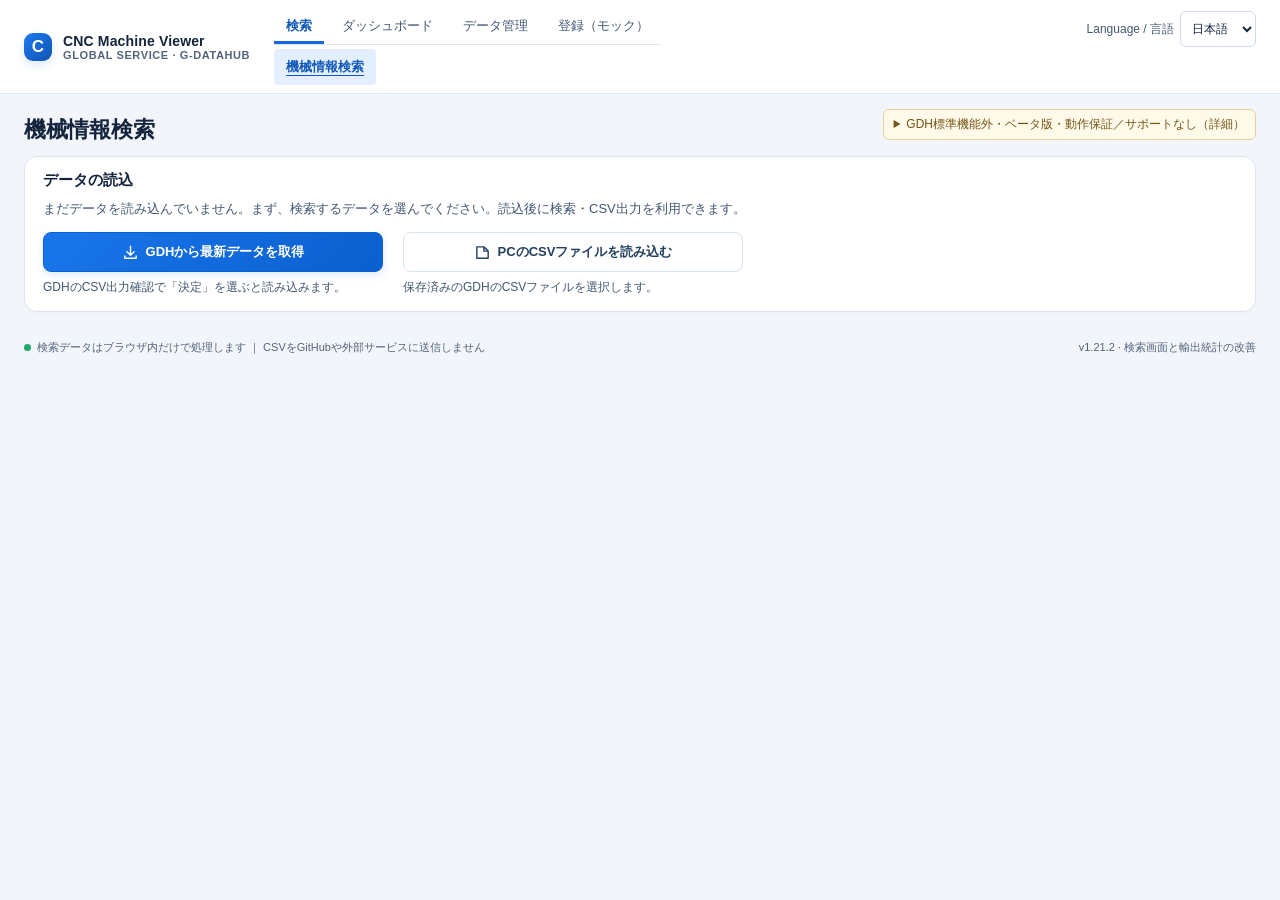
==== commit bd944486: "Show the import timestamp in the header (v1.21.2)" ====
--- a/index.html
+++ b/index.html
@@ -28,7 +28,7 @@
 @media(max-width:1000px){.fixed-search{grid-template-columns:repeat(2,minmax(0,1fr))}.fixed-search .facet-card.end-user,.fixed-search .facet-card.contract-type{grid-column:span 2}}@media(max-width:600px){.fixed-search .facet-card.contract-type{grid-column:auto}.fixed-search{grid-template-columns:1fr}.fixed-search .facet-card.end-user{grid-column:auto}.search-heading{align-items:flex-start}.search-bottom{flex-direction:column;align-items:stretch}.search-bottom .searchBtns{justify-content:stretch}.search-bottom .searchBtns .btn{flex:1}.input-and-mode select{max-width:110px}}
 .metrics{gap:10px;margin-bottom:14px}.metric{padding:10px 14px}.metric-label{margin-bottom:5px}.metric-value{font-size:19px}.intro{margin-bottom:17px}.eyebrow{display:none}.nav{display:none}
 .fixed-search .input-and-mode input{flex:1 1 0;width:0;min-width:0}.fixed-search .input-and-mode select{flex:0 0 124px;width:124px;max-width:124px}.fixed-search .facet-control>.btn.sm{padding:3px 7px;font-size:11px;min-height:24px}.fixed-search .facet-help{margin:4px 0}.fixed-search .blank-pop{margin:4px 0}
-.data-table{min-width:1080px}.data-table th:nth-child(1){width:190px}.data-table th:nth-child(2),.data-table th:nth-child(3){width:150px}.data-table th:nth-child(4){width:280px}.data-table th:nth-child(5),.data-table th:nth-child(6){width:100px}.data-table th:nth-child(7){width:110px}.metrics{grid-template-columns:1fr 1fr 1.8fr}.metrics .metric:nth-child(2){display:none}@media(max-width:680px){.metrics{grid-template-columns:repeat(2,minmax(0,1fr))}.metrics .metric:last-child{grid-column:1/-1}}
+.data-table{min-width:1080px}.data-table th:nth-child(1){width:190px}.data-table th:nth-child(2),.data-table th:nth-child(3){width:150px}.data-table th:nth-child(4){width:280px}.data-table th:nth-child(5),.data-table th:nth-child(6){width:100px}.data-table th:nth-child(7){width:110px}.metrics{grid-template-columns:1fr 1fr 1.8fr}@media(max-width:680px){.metrics{grid-template-columns:repeat(2,minmax(0,1fr))}.metrics .metric:last-child{grid-column:1/-1}}
 .facet-values:empty{display:none}.content{grid-template-columns:minmax(0,1fr)}.detail{display:none}.content.has-selection{grid-template-columns:minmax(0,1fr) 345px}.content.has-selection .detail{display:block}@media(max-width:1200px){.content.has-selection{grid-template-columns:minmax(0,1fr)}}
 .duplicate-badge{display:inline-flex;background:#fff0cc;color:#815000;border:1px solid #e4b656;border-radius:5px;font-size:11px;font-weight:700;line-height:1.5;padding:2px 7px;white-space:nowrap;margin:0 5px 5px 0}.data-table tr[data-duplicate=true] td:first-child{box-shadow:inset 3px 0 #dc9c28}.data-table td{vertical-align:top}.multi-cell{display:flex;flex-direction:column;gap:4px;white-space:normal}.multi-value{display:block;width:fit-content;max-width:100%;overflow-wrap:anywhere;white-space:normal;background:#fff8e8;border-radius:4px;padding:2px 5px;font-size:12px}.multi-more{font-size:10px;color:#806634}.multi-detail{background:#fffaf0}.multi-detail dd .multi-value{margin-bottom:5px}.multi-label{display:block;color:#8c641b;font-size:10px}.raw-cell{font-size:10px;color:#65768a;margin-top:7px}.raw-cell pre{white-space:pre-wrap;overflow-wrap:anywhere;font:inherit}.data-table td .duplicate-badge{display:flex;width:fit-content}
 
@@ -74,7 +74,7 @@
 .load-actions{gap:12px 20px;align-items:flex-start}.load-actions .fetch-area,.load-actions .file-area{width:340px;max-width:100%;min-width:0}.file-area>.btn{width:100%}
 .load-actions .btn{min-height:40px;white-space:normal;line-height:1.5}.load-actions svg{flex-shrink:0}.load-guidance,#gdh-home-csv-note{font-size:12px!important;color:#435773!important;line-height:1.6;margin:6px 0 0!important;overflow-wrap:anywhere}.fetch-help{font-size:12px;color:#435773}
 .beta-notice{display:block;font-size:12px;padding:8px 12px;line-height:1.6}.beta-notice summary{cursor:pointer}.beta-notice p{margin:8px 0;max-width:90ch}
-.metrics{flex-wrap:wrap;align-items:start}.metrics .metric{padding:8px 12px;max-width:100%;flex-wrap:wrap}.metrics .metric:nth-child(4){flex:1 1 240px}.metric-file{max-width:100%;overflow-wrap:anywhere;white-space:normal}.metric-label{display:block;font-size:12px}.metric-value span{color:#52647c}
+.metrics{flex-wrap:wrap;align-items:start}.metrics .metric{padding:8px 12px;max-width:100%;flex-wrap:wrap}.metric-file{max-width:100%;overflow-wrap:anywhere;white-space:normal}.metric-label{display:block;font-size:12px}.metric-value span{color:#52647c}
 .source-note{flex-basis:100%;font-size:12px;line-height:1.6;color:#52647c;margin:0;padding:0 12px 8px}.searchpanel{padding:14px 18px}.search-heading{gap:12px;flex-wrap:wrap;margin-bottom:8px}.search-top-actions{flex-wrap:wrap;gap:8px}
 #collapsedSummary{margin:5px 0;color:#435773;line-height:1.6}.fixed-search .facet-card input:not([type=checkbox]),.fixed-search .facet-card select{height:36px;min-height:36px}.fixed-search .facet-options{top:39px}.fixed-search .facet-title label{white-space:normal}.fixed-search .facet-note,.facet-help,.blank-pop,.search-bottom,.search-await,.filter-count{color:#435773}
 .resultshead{gap:12px;flex-wrap:wrap}.results-tools{min-width:0}.results-tools select{max-width:100%;min-height:36px}.results-tools .btn{white-space:normal}.export-hint{padding:8px 14px;margin:0;color:#435773;line-height:1.6;background:#f4f7fb}.tablebottom,.empty,.facet-count{color:#52647c}.tablewrap{min-height:180px;max-width:100%}.footer{color:#52647c;line-height:1.7}
@@ -93,7 +93,7 @@
 .header-summary .beta-notice>div{position:absolute;z-index:20;right:0;top:calc(100% + 5px);width:min(460px,calc(100vw - 48px));padding:8px 12px;border:1px solid #e5d29b;border-radius:6px;background:#fff9e9;box-shadow:0 6px 18px #14243c20}
 .header-summary .metrics{justify-content:flex-end;margin:0;gap:3px 14px;padding:7px 10px;max-width:100%}
 .header-summary .metric{flex:0 1 auto;max-width:100%;padding:0;gap:5px;flex-wrap:wrap}
-.header-summary .metric:nth-child(3){flex-shrink:1;min-width:0}
+
 .header-summary .metric-file{max-width:100%;margin:0;overflow-wrap:anywhere}
 .header-summary .source-note{font-size:11px;text-align:right;padding:0}
 .load-heading{display:flex;align-items:center;justify-content:space-between;gap:8px}
@@ -201,7 +201,7 @@
   </section>
   <aside class="panel detail"><div class="detail-head"><h2>選択レコード詳細</h2><button id="closeDetail" type="button" class="btn sm">閉じる</button></div><div id="detailBody" class="detail-body"><div class="detail-placeholder"><div>▤</div>検索結果の行を選択すると、<br>機械情報の詳細を表示します。</div></div></aside>
  </div>
- <footer class="footer"><div><span class="offline">検索データはブラウザ内だけで処理します</span> ｜ CSVをGitHubや外部サービスに送信しません</div><div>v1.21.1 · 検索画面と輸出統計の改善</div></footer>
+ <footer class="footer"><div><span class="offline">検索データはブラウザ内だけで処理します</span> ｜ CSVをGitHubや外部サービスに送信しません</div><div>v1.21.2 · 検索画面と輸出統計の改善</div></footer>
 </main>
 </div>
 <script id="worker-source" type="text/plain">
@@ -674,7 +674,7 @@
  '条件なし':'No filters','条件なし：すべての機械':'No filters: all machines','条件なし：すべての機械を表示':'No filters: showing all machines','重複のみ':'Duplicates only','重複ありのみ':'Duplicates only','重複あり':'Duplicate data','空欄':'Blank','完全一致':'Exact match','前方一致':'Starts with','部分一致':'Contains','表記揺れを吸収':'Name variations','完全一致：':'Exact: ','前方一致：':'Starts with: ','含む：':'Contains: ','元の表記：':'Original: ','元のCSV値':'Original CSV value','原本データ':'Source data',' · 類似候補':' · Similar suggestion','入力語をOR条件に追加':'Add another OR term','候補を選択してください。':'Choose a suggestion.',
  '会社名の一部を入力。表記揺れも検索できます':'Type part of a company name; variations are supported','番号の一部、または番号全体を入力':'Enter all or part of the serial number','全半角・かな・空白・(株)等を吸収。候補を選ぶと元の表記で完全一致。':'Normalizes character width, kana, spaces and company abbreviations. Selecting a suggestion matches its original spelling.','ハイフンを保持して検索します。':'Hyphens are kept when matching serial numbers.','このCSVではすべて空欄です。':'This column is empty in the CSV.','候補はありません。入力した語で表記揺れ検索できます。':'No suggestions. You can search name variations using the entered term.','候補がありません。別の語でお試しください。':'No suggestions. Try another term.','このCSVに対応する列がありません。':'This column is missing from the CSV.',
  '条件を変更しました。「この条件で検索」で反映します。':'Filters changed. Select Search to apply them.','検索データがまだありません':'No data loaded','GDHと接続するか、CSVを読み込んでください。':'Connect to GDH or open a CSV file.','一致する機械情報がありません':'No matching machines','入力内容や選択条件を変更してください。表記揺れはエンドユーザー欄で検索できます。':'Change the filters. Use the End user field to search name variations.','レコード詳細を表示':'Show record details','検索結果の行を選択すると、':'Select a result row','機械情報の詳細を表示します。':'to view all record details.','機械情報':'Machine information','表示内容は元CSVの値です。':'Values are shown as stored in the CSV.','カンマで連結された値を個別表示しています。項目間の対応関係は推定しません。':'Comma-separated values are shown individually. Relationships between fields are not inferred.','複数値を含むセル、または同一NCシリアルの複数行があります':'Contains multiple values or shares an NC serial with another row',
- '検索データはブラウザ内だけで処理します':'Search data is processed only in your browser','CSVをGitHubや外部サービスに送信しません':'CSV data is not uploaded to GitHub or other services','v1.21.1 · 検索画面と輸出統計の改善':'v1.21.1 · Search and export dashboard improvements',
+ '検索データはブラウザ内だけで処理します':'Search data is processed only in your browser','CSVをGitHubや外部サービスに送信しません':'CSV data is not uploaded to GitHub or other services','v1.21.2 · 検索画面と輸出統計の改善':'v1.21.2 · Search and export dashboard improvements',
  '「GDHから最新データを取得」または「PCのCSVファイルを読み込む」で検索データを読み込んでください。検索候補はCSVから毎回作成します。':'Use Get data from GDH or Open CSV from this PC to load records. Suggestions are rebuilt from the CSV.',
  'GDH接続設定、またはCSVの選択が必要です':'Connect to GDH or select a CSV file','CSVファイル選択':'Select a CSV file','先頭ページ':'First page','前ページ':'Previous page','次ページ':'Next page','最終ページ':'Last page',
  '検索しています…':'Searching…','結果を読み込んでいます…':'Loading results…','CSV形式のファイルを指定してください。':'Choose a CSV file.','CSVを解析しています。大容量ファイルでは少し時間がかかります。':'Reading CSV. Large files may take a moment.','CSVファイルを読み込み、検索用データを準備しています…':'Loading CSV and preparing search data…','検索処理でエラーが発生しました。ページを再読み込みしてCSVを開き直してください。':'Search failed. Reload the page and open the CSV again.','GDHから機械情報CSVを取得しています…':'Retrieving the machine CSV from GDH…','GDH上で拡張ツールを開いてご利用ください。PCに保存したCSVファイルも読み込めます。':'Open this tool from GDH to retrieve data. You can also open a CSV file saved on this PC.','GDH連携アダプターがCSV Blobを返していません。':'The GDH adapter did not return a CSV Blob.','空のCSVファイルが返されました。':'An empty CSV file was returned.','GDHとの接続がタイムアウトしました。':'The connection to GDH timed out.','GDHからCSVデータを受け取れませんでした。':'No CSV data was received from GDH.','CSV取得中です。完了までお待ちください。':'CSV retrieval is in progress. Please wait.',
@@ -951,7 +951,7 @@
 function applyLanguage(){
  const dirty=filtersDirty,savedStatus=lastStatus,detail=lastDetailRecord;
  document.documentElement.lang=uiLanguage;document.title=uiLanguage==='en'?'Machine search | G-DataHub':'機械情報検索 | G-DataHub';$('languageSelect').value=uiLanguage;
- const labels=[['#exportResults','検索結果をCSV出力'],['#fetchDuration','データ取得には通常30秒〜1分かかります。'],['#fetchFallback','5分以上動きがない場合は、GDHからCSVを手動でダウンロードし、「PCのCSVファイルを読み込む」で読み込んでください。'],['#betaStatement','本画面は個人が作成した拡張画面であり、GDHの標準機能ではありません。ベータ版のため、動作保証およびサポートは提供していません。'],['#betaContact','同様の拡張画面の独自制作をご希望の場合は、NC戦略 吉田までご相談ください。'],['.top-right .pill','ローカル処理 / サーバー送信なし'],['.intro h1','機械情報検索'],['#fetchBtn','GDHから最新データを取得'],['#fileBtn','PCのCSVファイルを読み込む'],['.search-heading h2','機械を検索'],['#resetBtn','条件をクリア'],['#searchBtn','この条件で検索'],['.advanced-toggle','詳細条件'],['#duplicatesOnlyControl','重複ありのみ表示'],['.resultshead h2','検索結果'],['label[for=sortOrder]','並び順'],['label[for=pageSize]','表示数'],['.detail-head h2','選択レコード詳細'],['#closeDetail','閉じる'],['.offline','検索データはブラウザ内だけで処理します'],['.footer>div:last-child','v1.21.1 · 検索画面と輸出統計の改善']];
+ const labels=[['#exportResults','検索結果をCSV出力'],['#fetchDuration','データ取得には通常30秒〜1分かかります。'],['#fetchFallback','5分以上動きがない場合は、GDHからCSVを手動でダウンロードし、「PCのCSVファイルを読み込む」で読み込んでください。'],['#betaStatement','本画面は個人が作成した拡張画面であり、GDHの標準機能ではありません。ベータ版のため、動作保証およびサポートは提供していません。'],['#betaContact','同様の拡張画面の独自制作をご希望の場合は、NC戦略 吉田までご相談ください。'],['.top-right .pill','ローカル処理 / サーバー送信なし'],['.intro h1','機械情報検索'],['#fetchBtn','GDHから最新データを取得'],['#fileBtn','PCのCSVファイルを読み込む'],['.search-heading h2','機械を検索'],['#resetBtn','条件をクリア'],['#searchBtn','この条件で検索'],['.advanced-toggle','詳細条件'],['#duplicatesOnlyControl','重複ありのみ表示'],['.resultshead h2','検索結果'],['label[for=sortOrder]','並び順'],['label[for=pageSize]','表示数'],['.detail-head h2','選択レコード詳細'],['#closeDetail','閉じる'],['.offline','検索データはブラウザ内だけで処理します'],['.footer>div:last-child','v1.21.2 · 検索画面と輸出統計の改善']];
  for(const [selector,text] of labels)setUiLabel(document.querySelector(selector),text);
  const footer=document.querySelector('.footer>div:first-child');const tail=Array.from(footer.childNodes).find(n=>n.nodeType===3&&n.textContent.includes('｜'));if(tail)tail.textContent=' ｜ '+tr('CSVをGitHubや外部サービスに送信しません');
  const attrs=[['.nav','aria-label','メインメニュー'],['.intro','aria-label','ページ概要'],['.metrics','aria-label','データ概要'],['.searchpanel','aria-label','検索条件'],['#fetchBtn','title','GDHでCSV出力を確認して読み込みます'],['#csvFile','aria-label','CSVファイル選択'],['#firstPage','aria-label','先頭ページ'],['#prevPage','aria-label','前ページ'],['#nextPage','aria-label','次ページ'],['#lastPage','aria-label','最終ページ']];for(const [selector,key,text] of attrs)document.querySelector(selector)?.setAttribute(key,tr(text));
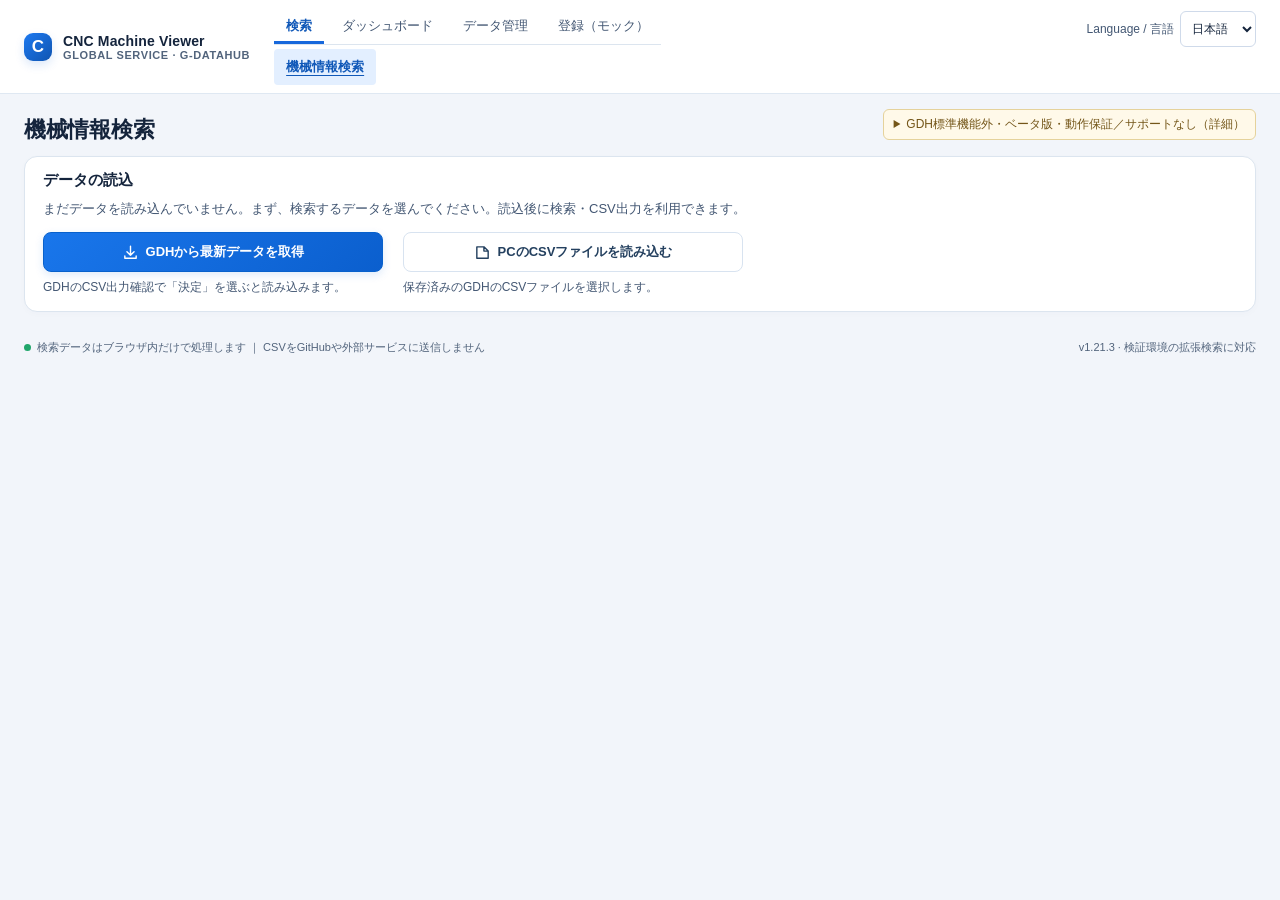
==== commit 6667838d: "Support GDH staging search and prepare v1.21.3" ====
--- a/index.html
+++ b/index.html
@@ -201,7 +201,7 @@
   </section>
   <aside class="panel detail"><div class="detail-head"><h2>選択レコード詳細</h2><button id="closeDetail" type="button" class="btn sm">閉じる</button></div><div id="detailBody" class="detail-body"><div class="detail-placeholder"><div>▤</div>検索結果の行を選択すると、<br>機械情報の詳細を表示します。</div></div></aside>
  </div>
- <footer class="footer"><div><span class="offline">検索データはブラウザ内だけで処理します</span> ｜ CSVをGitHubや外部サービスに送信しません</div><div>v1.21.2 · 検索画面と輸出統計の改善</div></footer>
+ <footer class="footer"><div><span class="offline">検索データはブラウザ内だけで処理します</span> ｜ CSVをGitHubや外部サービスに送信しません</div><div>v1.21.3 · 検証環境の拡張検索に対応</div></footer>
 </main>
 </div>
 <script id="worker-source" type="text/plain">
@@ -674,7 +674,7 @@
  '条件なし':'No filters','条件なし：すべての機械':'No filters: all machines','条件なし：すべての機械を表示':'No filters: showing all machines','重複のみ':'Duplicates only','重複ありのみ':'Duplicates only','重複あり':'Duplicate data','空欄':'Blank','完全一致':'Exact match','前方一致':'Starts with','部分一致':'Contains','表記揺れを吸収':'Name variations','完全一致：':'Exact: ','前方一致：':'Starts with: ','含む：':'Contains: ','元の表記：':'Original: ','元のCSV値':'Original CSV value','原本データ':'Source data',' · 類似候補':' · Similar suggestion','入力語をOR条件に追加':'Add another OR term','候補を選択してください。':'Choose a suggestion.',
  '会社名の一部を入力。表記揺れも検索できます':'Type part of a company name; variations are supported','番号の一部、または番号全体を入力':'Enter all or part of the serial number','全半角・かな・空白・(株)等を吸収。候補を選ぶと元の表記で完全一致。':'Normalizes character width, kana, spaces and company abbreviations. Selecting a suggestion matches its original spelling.','ハイフンを保持して検索します。':'Hyphens are kept when matching serial numbers.','このCSVではすべて空欄です。':'This column is empty in the CSV.','候補はありません。入力した語で表記揺れ検索できます。':'No suggestions. You can search name variations using the entered term.','候補がありません。別の語でお試しください。':'No suggestions. Try another term.','このCSVに対応する列がありません。':'This column is missing from the CSV.',
  '条件を変更しました。「この条件で検索」で反映します。':'Filters changed. Select Search to apply them.','検索データがまだありません':'No data loaded','GDHと接続するか、CSVを読み込んでください。':'Connect to GDH or open a CSV file.','一致する機械情報がありません':'No matching machines','入力内容や選択条件を変更してください。表記揺れはエンドユーザー欄で検索できます。':'Change the filters. Use the End user field to search name variations.','レコード詳細を表示':'Show record details','検索結果の行を選択すると、':'Select a result row','機械情報の詳細を表示します。':'to view all record details.','機械情報':'Machine information','表示内容は元CSVの値です。':'Values are shown as stored in the CSV.','カンマで連結された値を個別表示しています。項目間の対応関係は推定しません。':'Comma-separated values are shown individually. Relationships between fields are not inferred.','複数値を含むセル、または同一NCシリアルの複数行があります':'Contains multiple values or shares an NC serial with another row',
- '検索データはブラウザ内だけで処理します':'Search data is processed only in your browser','CSVをGitHubや外部サービスに送信しません':'CSV data is not uploaded to GitHub or other services','v1.21.2 · 検索画面と輸出統計の改善':'v1.21.2 · Search and export dashboard improvements',
+ '検索データはブラウザ内だけで処理します':'Search data is processed only in your browser','CSVをGitHubや外部サービスに送信しません':'CSV data is not uploaded to GitHub or other services','v1.21.3 · 検証環境の拡張検索に対応':'v1.21.3 · Staging search support',
  '「GDHから最新データを取得」または「PCのCSVファイルを読み込む」で検索データを読み込んでください。検索候補はCSVから毎回作成します。':'Use Get data from GDH or Open CSV from this PC to load records. Suggestions are rebuilt from the CSV.',
  'GDH接続設定、またはCSVの選択が必要です':'Connect to GDH or select a CSV file','CSVファイル選択':'Select a CSV file','先頭ページ':'First page','前ページ':'Previous page','次ページ':'Next page','最終ページ':'Last page',
  '検索しています…':'Searching…','結果を読み込んでいます…':'Loading results…','CSV形式のファイルを指定してください。':'Choose a CSV file.','CSVを解析しています。大容量ファイルでは少し時間がかかります。':'Reading CSV. Large files may take a moment.','CSVファイルを読み込み、検索用データを準備しています…':'Loading CSV and preparing search data…','検索処理でエラーが発生しました。ページを再読み込みしてCSVを開き直してください。':'Search failed. Reload the page and open the CSV again.','GDHから機械情報CSVを取得しています…':'Retrieving the machine CSV from GDH…','GDH上で拡張ツールを開いてご利用ください。PCに保存したCSVファイルも読み込めます。':'Open this tool from GDH to retrieve data. You can also open a CSV file saved on this PC.','GDH連携アダプターがCSV Blobを返していません。':'The GDH adapter did not return a CSV Blob.','空のCSVファイルが返されました。':'An empty CSV file was returned.','GDHとの接続がタイムアウトしました。':'The connection to GDH timed out.','GDHからCSVデータを受け取れませんでした。':'No CSV data was received from GDH.','CSV取得中です。完了までお待ちください。':'CSV retrieval is in progress. Please wait.',
@@ -951,7 +951,7 @@
 function applyLanguage(){
  const dirty=filtersDirty,savedStatus=lastStatus,detail=lastDetailRecord;
  document.documentElement.lang=uiLanguage;document.title=uiLanguage==='en'?'Machine search | G-DataHub':'機械情報検索 | G-DataHub';$('languageSelect').value=uiLanguage;
- const labels=[['#exportResults','検索結果をCSV出力'],['#fetchDuration','データ取得には通常30秒〜1分かかります。'],['#fetchFallback','5分以上動きがない場合は、GDHからCSVを手動でダウンロードし、「PCのCSVファイルを読み込む」で読み込んでください。'],['#betaStatement','本画面は個人が作成した拡張画面であり、GDHの標準機能ではありません。ベータ版のため、動作保証およびサポートは提供していません。'],['#betaContact','同様の拡張画面の独自制作をご希望の場合は、NC戦略 吉田までご相談ください。'],['.top-right .pill','ローカル処理 / サーバー送信なし'],['.intro h1','機械情報検索'],['#fetchBtn','GDHから最新データを取得'],['#fileBtn','PCのCSVファイルを読み込む'],['.search-heading h2','機械を検索'],['#resetBtn','条件をクリア'],['#searchBtn','この条件で検索'],['.advanced-toggle','詳細条件'],['#duplicatesOnlyControl','重複ありのみ表示'],['.resultshead h2','検索結果'],['label[for=sortOrder]','並び順'],['label[for=pageSize]','表示数'],['.detail-head h2','選択レコード詳細'],['#closeDetail','閉じる'],['.offline','検索データはブラウザ内だけで処理します'],['.footer>div:last-child','v1.21.2 · 検索画面と輸出統計の改善']];
+ const labels=[['#exportResults','検索結果をCSV出力'],['#fetchDuration','データ取得には通常30秒〜1分かかります。'],['#fetchFallback','5分以上動きがない場合は、GDHからCSVを手動でダウンロードし、「PCのCSVファイルを読み込む」で読み込んでください。'],['#betaStatement','本画面は個人が作成した拡張画面であり、GDHの標準機能ではありません。ベータ版のため、動作保証およびサポートは提供していません。'],['#betaContact','同様の拡張画面の独自制作をご希望の場合は、NC戦略 吉田までご相談ください。'],['.top-right .pill','ローカル処理 / サーバー送信なし'],['.intro h1','機械情報検索'],['#fetchBtn','GDHから最新データを取得'],['#fileBtn','PCのCSVファイルを読み込む'],['.search-heading h2','機械を検索'],['#resetBtn','条件をクリア'],['#searchBtn','この条件で検索'],['.advanced-toggle','詳細条件'],['#duplicatesOnlyControl','重複ありのみ表示'],['.resultshead h2','検索結果'],['label[for=sortOrder]','並び順'],['label[for=pageSize]','表示数'],['.detail-head h2','選択レコード詳細'],['#closeDetail','閉じる'],['.offline','検索データはブラウザ内だけで処理します'],['.footer>div:last-child','v1.21.3 · 検証環境の拡張検索に対応']];
  for(const [selector,text] of labels)setUiLabel(document.querySelector(selector),text);
  const footer=document.querySelector('.footer>div:first-child');const tail=Array.from(footer.childNodes).find(n=>n.nodeType===3&&n.textContent.includes('｜'));if(tail)tail.textContent=' ｜ '+tr('CSVをGitHubや外部サービスに送信しません');
  const attrs=[['.nav','aria-label','メインメニュー'],['.intro','aria-label','ページ概要'],['.metrics','aria-label','データ概要'],['.searchpanel','aria-label','検索条件'],['#fetchBtn','title','GDHでCSV出力を確認して読み込みます'],['#csvFile','aria-label','CSVファイル選択'],['#firstPage','aria-label','先頭ページ'],['#prevPage','aria-label','前ページ'],['#nextPage','aria-label','次ページ'],['#lastPage','aria-label','最終ページ']];for(const [selector,key,text] of attrs)document.querySelector(selector)?.setAttribute(key,tr(text));
